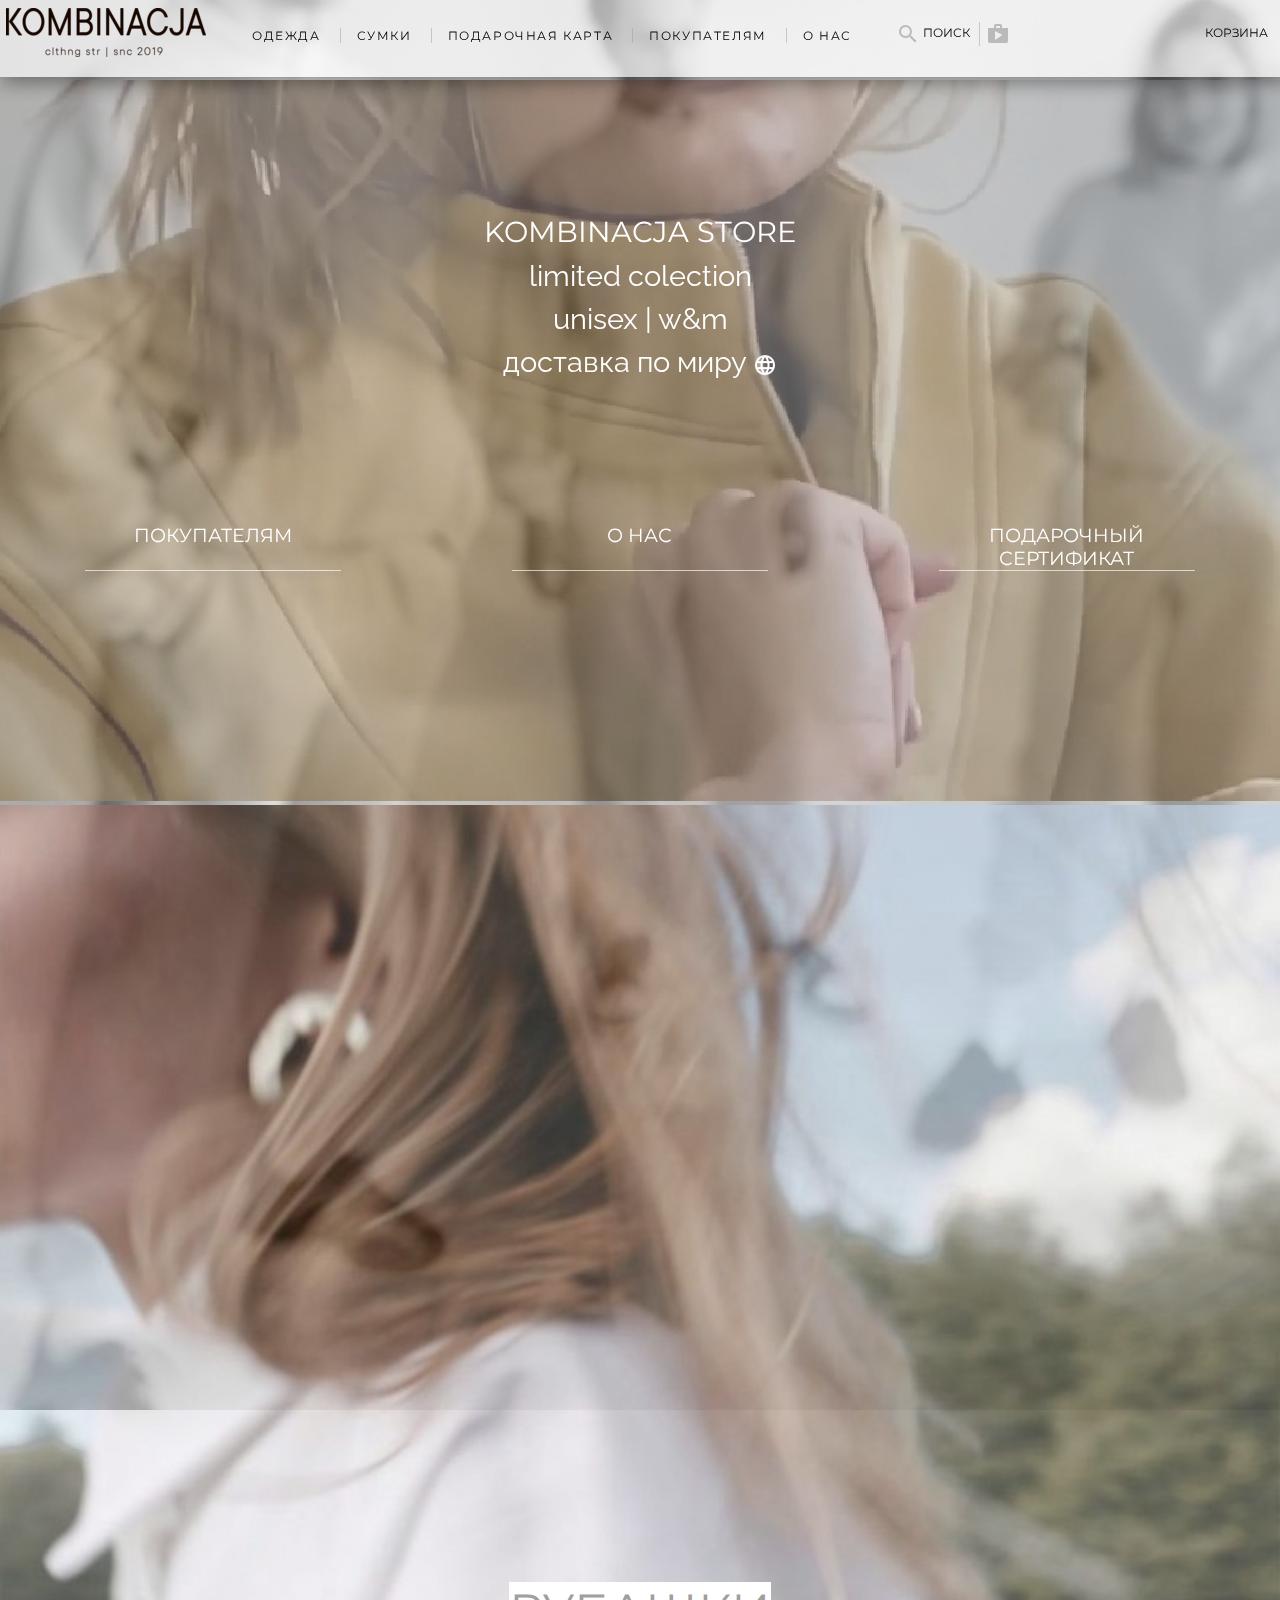
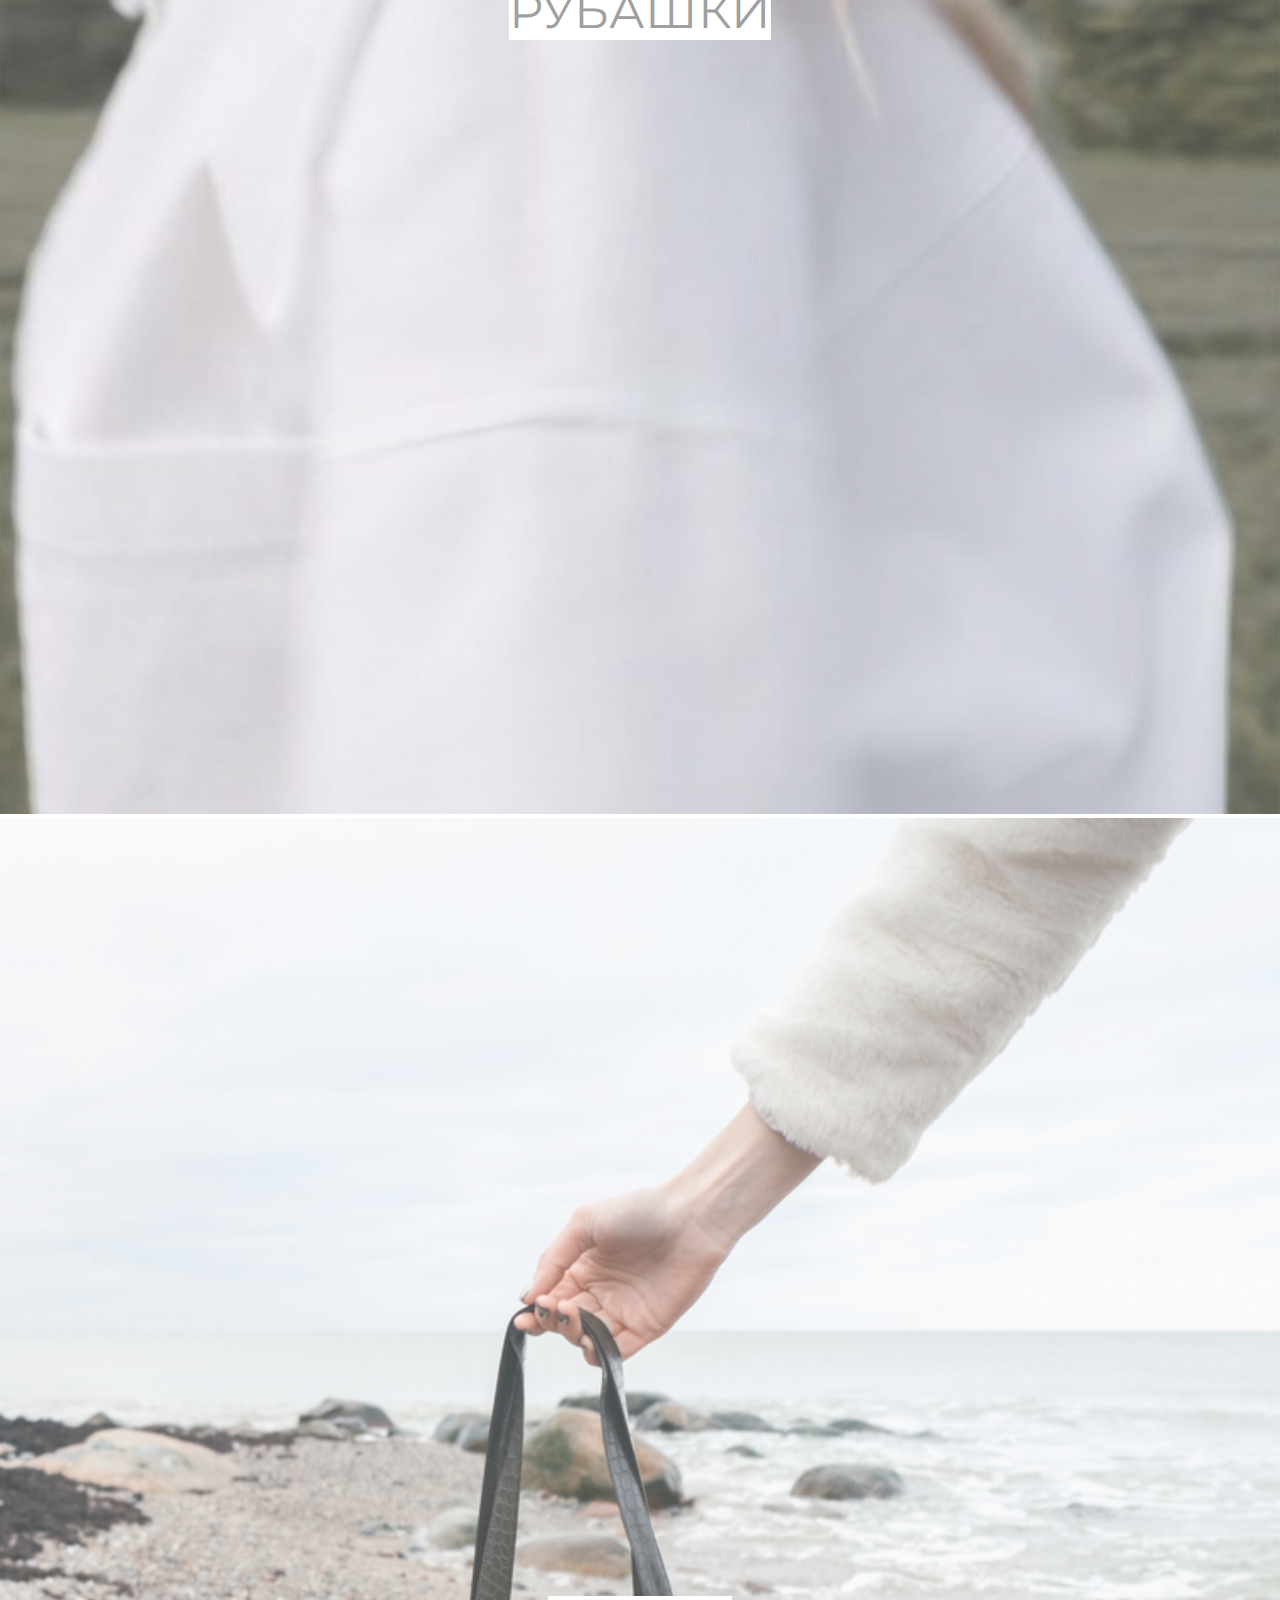
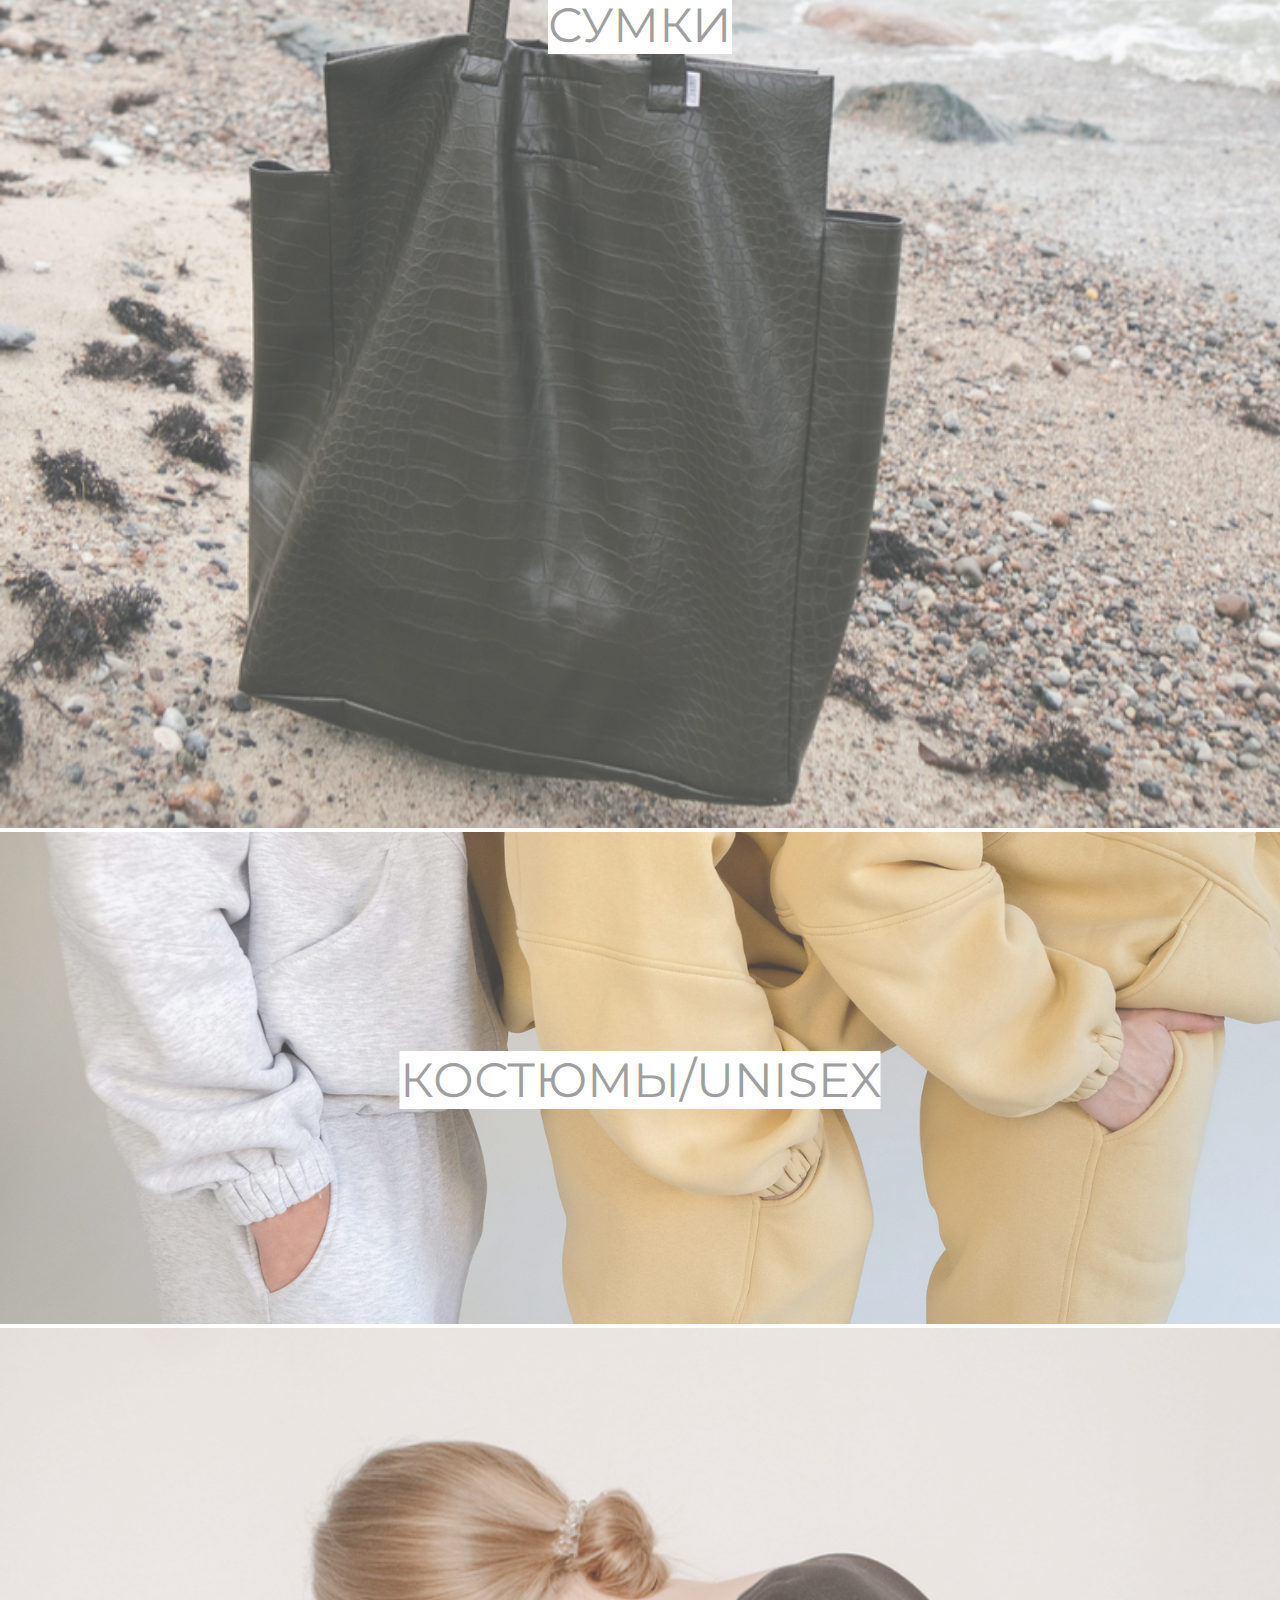
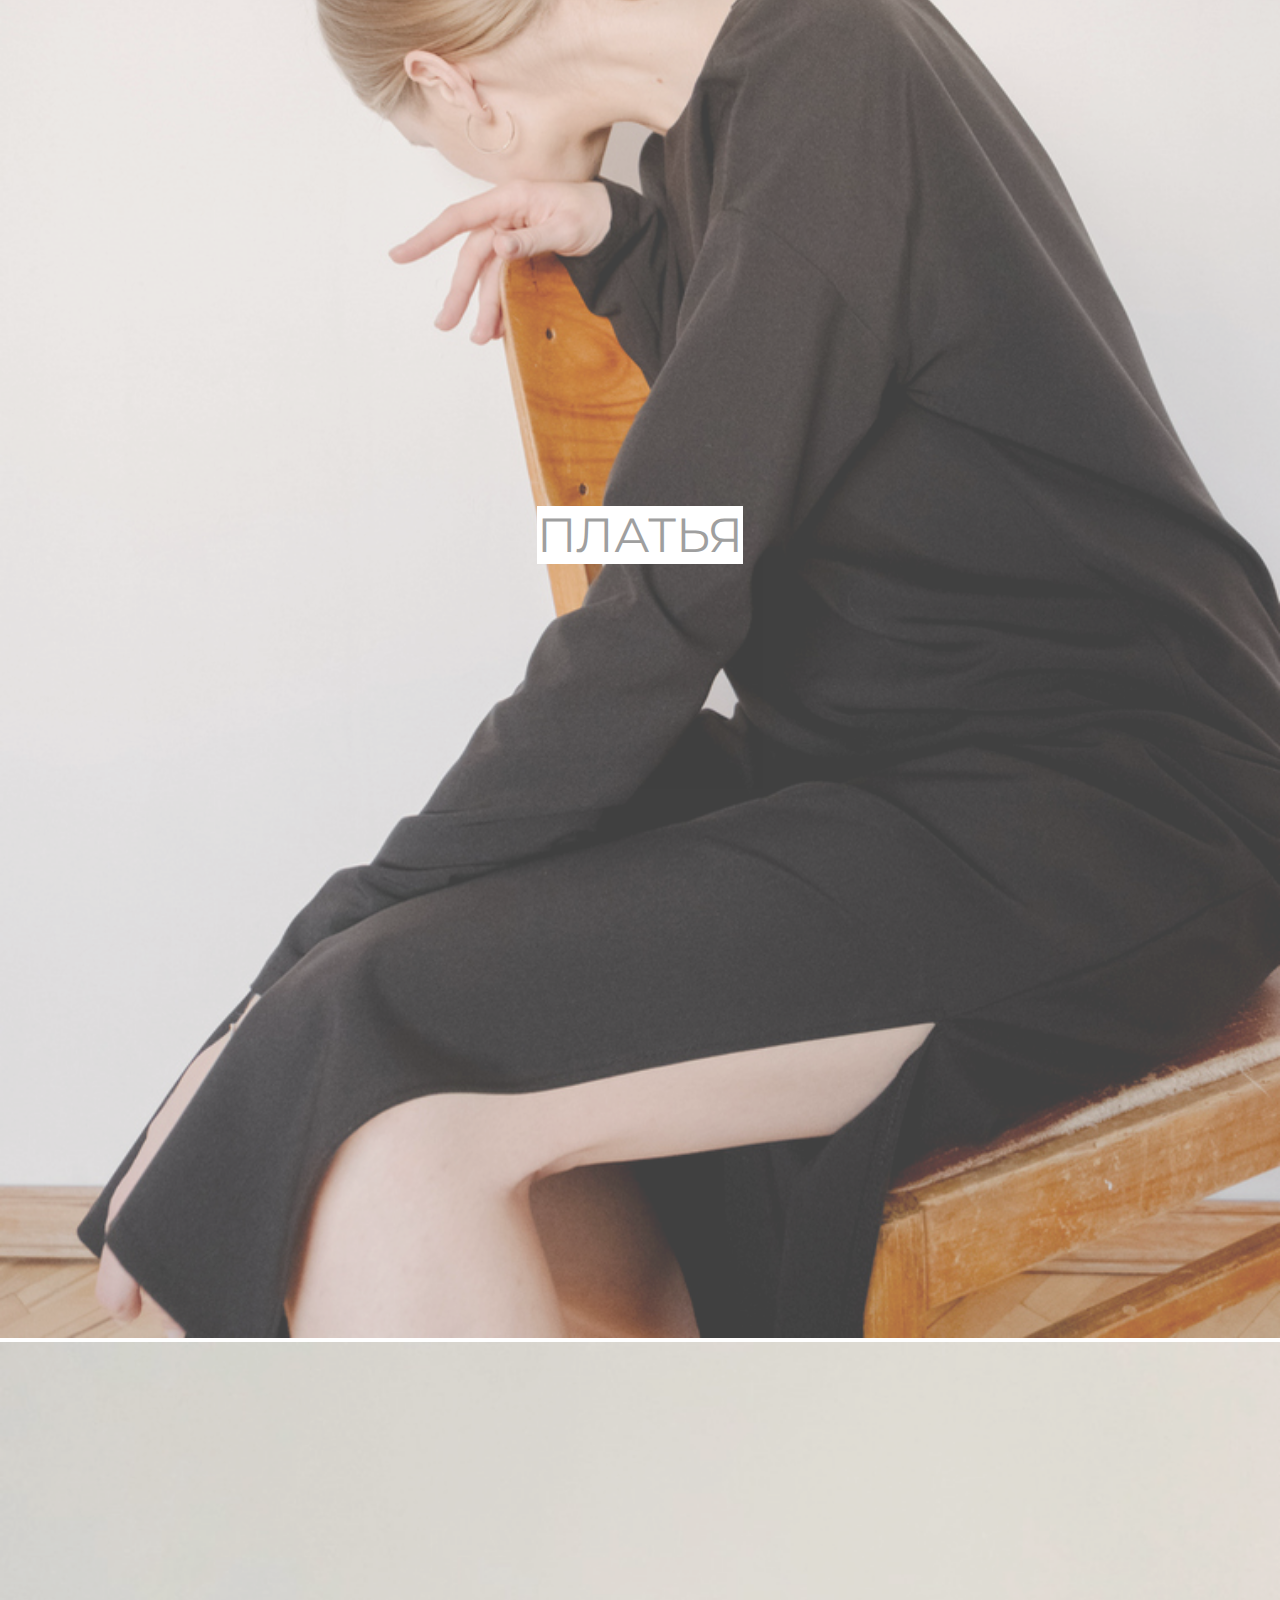
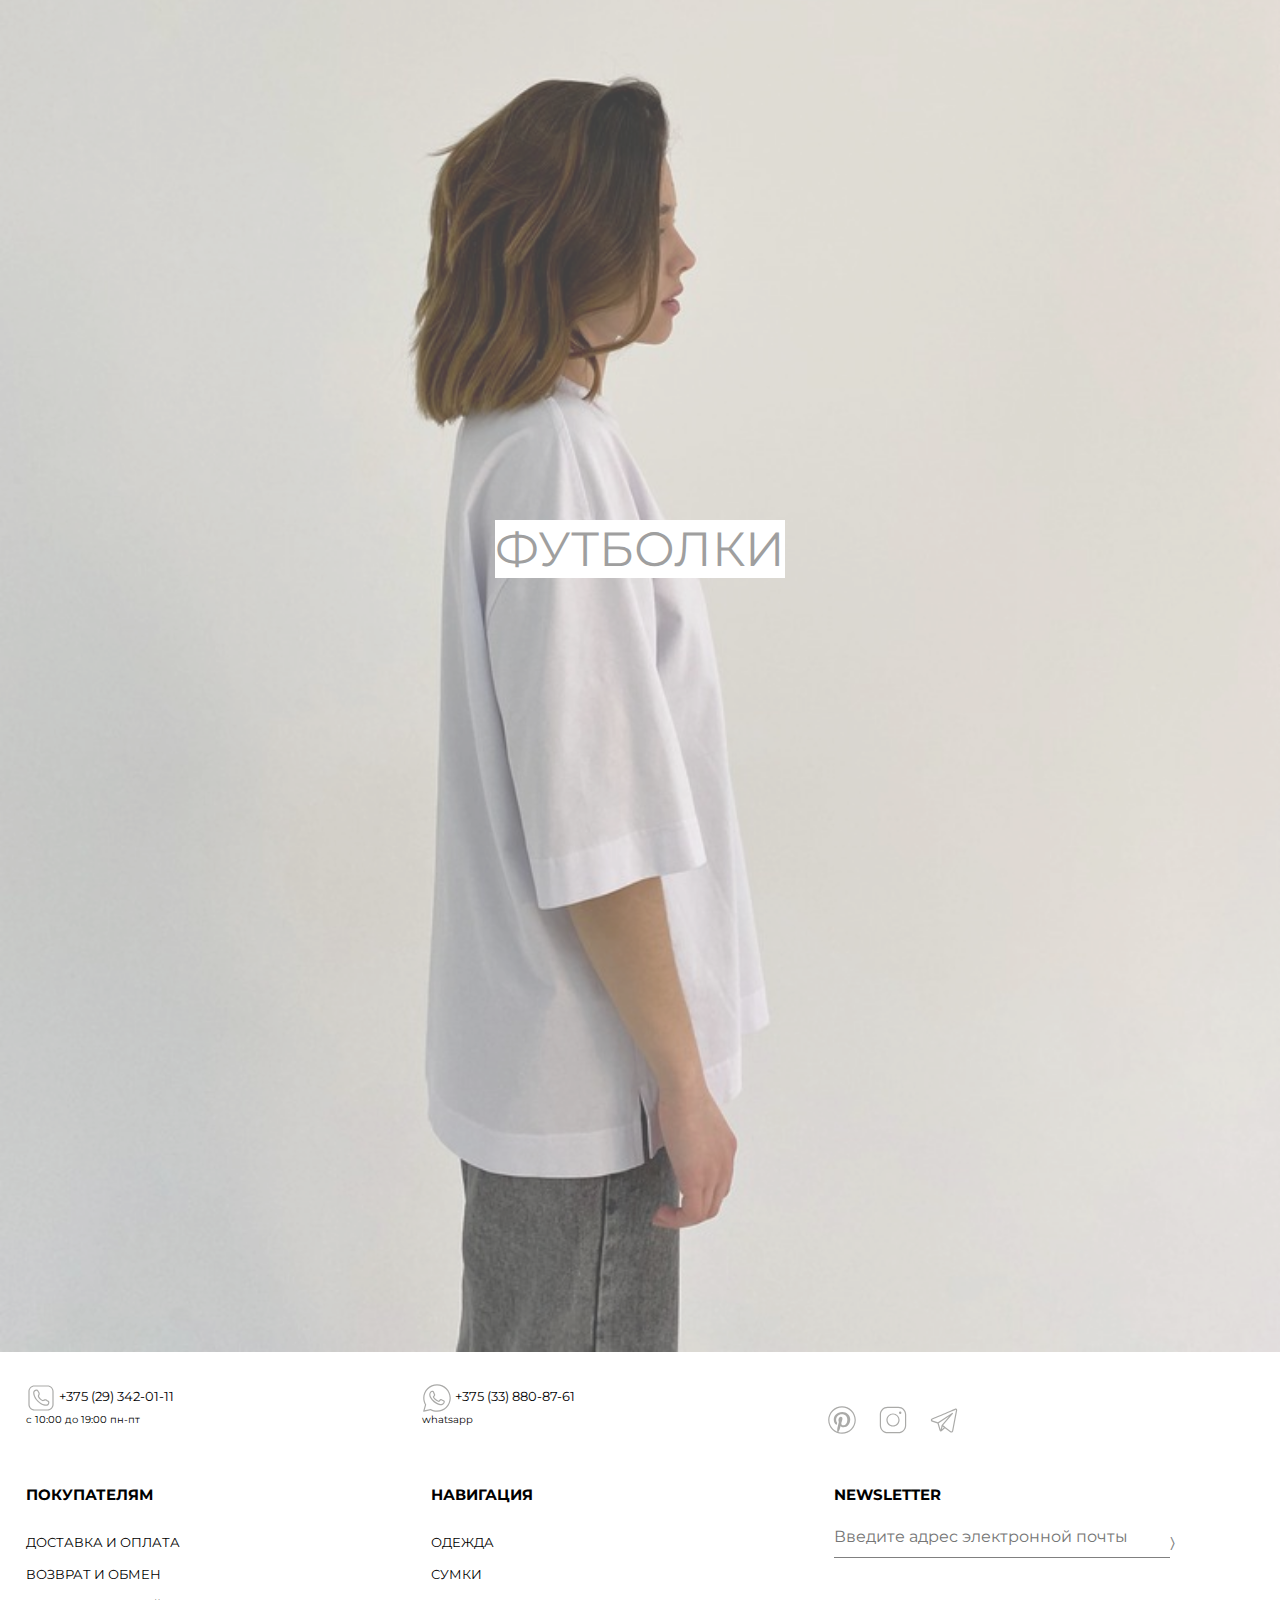
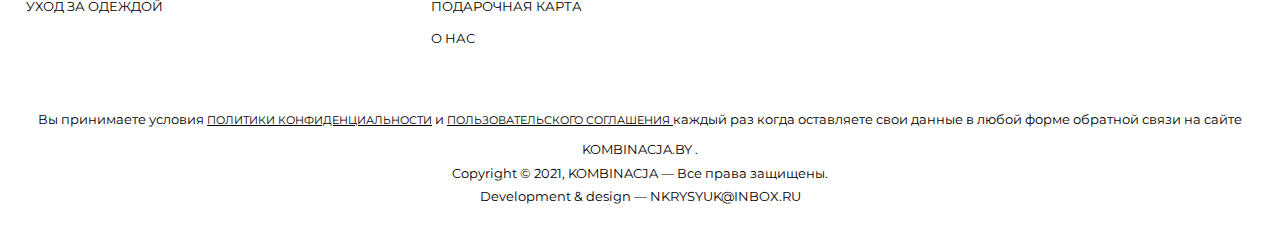
==== index.html @ 7f365b34 "add navigation" ====
<!DOCTYPE html>
<html lang="en">

<head>
  <meta charset="UTF-8">
  <meta name="viewport" content="width=device-width, initial-scale=1">
  <title>KOMBINACJA</title>
  <link rel="shortcut icon" href="favicon.ico">
  <link rel="stylesheet" href="./css/style_index.css">
  <link rel="stylesheet" href="./css/shared.css">
  <link href="https://fonts.googleapis.com/icon?family=Material+Icons" rel="stylesheet">
  <link
    href="https://fonts.googleapis.com/css2?family=Jura:wght@300;400&family=M+PLUS+1:wght@200&family=Montserrat:wght@300&family=Raleway:wght@200&family=Roboto+Condensed:ital,wght@0,300;0,700;1,700&family=Shippori+Antique+B1&family=Source+Sans+Pro&display=swap"
    rel="stylesheet">
  <link
    href="https://fonts.googleapis.com/css2?family=Jura:wght@300;400&family=M+PLUS+1:wght@200&family=Montserrat:wght@300&family=Raleway:wght@200&family=Roboto+Condensed:ital,wght@0,300;0,700;1,700&family=Roboto:wght@300&family=Shippori+Antique+B1&family=Source+Sans+Pro&display=swap"
    rel="stylesheet">

</head>
<body>
  <div class="btn-toTop" id="toTop"></div>
  <div id="search" class="search">
    <a role="button" href="javascript:void(0)" class="btn-close" onclick="closeSearch()">×</a>
    <div class="search-wrapper">
      <input class="search__input" type="search" placeholder="Введите поисковой запрос">
    </div>
  </div>
  <div id="bag" class="bag">
    <a href="javascript:void(0)" class="btn-close" onclick="closeBag()">×</a>
    <div class="bag-wrapper">
      <ul>
        <li class="bag__tablinks" onclick="openContentBag(event, 'my-bag')">
          <span class="material-icons">
            shopping_bag
          </span>
          Моя корзина(0)
        </li>
        <li class="bag__tablinks" onclick="openContentBag(event, 'favorite')">
          <span class="material-icons ">
            favorite
          </span>
          Избранное(0)
        </li>
      </ul>
      <div id="my-bag" class="bag__content" id="defaultOpen">
        <span class="content_weight-bold">Корзина пустая.</span> <br>Чтобы добавить в корзину
        понравившийся товар, нажмите <br>
        «Добавить в корзину».
      </div>
      <div id="favorite" class="bag__content">
        <span class="content_weight-bold">У вас еще нет сохраненных товаров!</span>
        Проверьте, нет ли у вас товаров в корзине.
        Купите их, пока они не закончились!
      </div>
    </div>
  </div>

  <header class="main-header">
    <div class="logo">
      <span class="material-icons"  onclick="openMobileMenu()">
        menu
        </span>
      <a href="index.html">
        <img src="./images/3_kombinacja_лого_черн.OULWl.png">
      </a>
    </div>
    <section id="mobile-menu" class="main-header__mobile-menu">
      <a href="javascript:void(0)" class="btn-close" onclick="closeMobileMenu()">×</a>
      <nav class="mobile-menu_wrapper">
            <ul class="mobile-menu-list">
              <li><a href="javascript:void(0)" class="accordion">Одежда <span>+</span></a>
                <ul class="mobile-submenu">
                  <li><a href="clothes.html?type=t-shirt">Футболки/Лонгсливы</a></li>
                  <li><a href="clothes.html?type=shirts">Рубашки</a></li>
                  <li><a href="clothes.html?type=dress">Платья</a></li>
                  <li><a href="clothes.html?type=costumes">Костюмы</a></li>
                </ul>
              </li>
              <li ><a href="javascript:void(0)"class="accordion">Сумки<span>+</span></a>
                <ul class="mobile-submenu">
                  <li><a href="bags.html?type=shoppers">Шопперы</a></li>
                  <li><a href="bags.html?type=waist_bags">Поясные</a></li>
                </ul>
              </li>
              <li><a href="gift_card.html">Подарочная карта</a></li>
              <li><a href="buyers.html">Покупателям</a></li>
              <li><a href="about.html">О нас</a></li>
            </ul>
      </nav>
    </section>
    <section class="main-header__menu">
      <ul class="menu-list">
        <li class="clothes menu-list__item"><a href="clothes.html?type=t-shirt">Одежда</a>
          <div class="hidden-block">
            <ul class="hidden-block__submenu">
              <li><a href="clothes.html?type=t-shirt">Футболки/Лонгсливы</a></li>
              <li><a href="clothes.html?type=shirts">Рубашки</a></li>
              <li><a href="clothes.html?type=dress">Платья</a></li>
              <li><a href="clothes.html?type=costumes">Костюмы</a></li>
            </ul>
            <div class="hidden-block__img-wrapper">
              <img src="./images/clothes.jpg">
              <img src="./images/clothes1.JPG">
              <img src="./images/clothes2.jpg">
            </div>
          </div>
        </li>
        <li class="bags menu-list__item"><a href="bags.html?type=shoppers">Сумки</a>
          <div class="hidden-block">
            <ul class="hidden-block__submenu">
              <li><a href="bags.html?type=shoppers">Шопперы</a></li>
              <li><a href="bags.html?type=waist_bags">Поясные</a></li>
            </ul>
            <div class="hidden-block__img-wrapper">
              <img src="./images/bag.jpg">
              <img src="./images/bag1.jpg">
              <img src="./images/bag2.jpg">
            </div>
          </div>
        </li>
        <li class="gift-card"><a href="gift_card.html">Подарочная карта</a></li>
        <li class="buyers"><a href="buyers.html">Покупателям</a></li>
        <li class="about"><a href="about.html">О нас</a></li>
      </ul>
    </section>

    <section class="main-header__toolbar">
      <ul class="toolbar-list">
        <li class="icon_search" onclick="openSearch()">
          <span class="material-icons">search</span>
          <span class="material-icons-title">Поиск</span>
        </li>
        <li class="icon_bag" onclick="openBag()">
          <span class="material-icons">shopping_bag</span>
          <span class="material-icons-title">Корзина</span>
        </li>
      </ul>
    </section>
    <div class="main-header__progress-bar">
      <div class="progress-bar" id="myBar">
      </div>
    </div>
  </header>
  <main class="main_index">
    <div class="video-wrapper">
      <video autoplay muted loop  class="main_index__video">
        <source src="./images/IMG_0077 (1).mp4" type="video/mp4">
      </video>
      <div class="text-over-video">
        <span class="header">kombinacja store</span> <br>
        limited colection <br>
        unisex | w&m <br>
        доставка по миру
        <img class="material-icons" src="./images/outline_language_white_24dp.png">
        <div class="nav_block">
          <a href="buyers.html">Покупателям</a>
          <a href="about.html">О нас</a>
          <a href="gift_card.html">Подарочный сертификат</a>
        </div>
      </div>
    </div>
     <div class="img-wrapper">
       <section class="shirts">
        <p class="section-title">Рубашки</p>
         <a href="clothes.html?type=shirts">
           <img src="./images/img_index/bluza.jpg" alt="">
          </a>
        </section>
       <section class="bags">
        <p class="section-title">Сумки</p>
         <a href="bags.html?type=shoppers">
           <img src="./images/img_index/bag.jpg" alt="">
          </a>
        </section>
       <section class="costums">
        <p class="section-title">Костюмы/UNISEX</p>
         <a href="clothes.html?type=costumes">
           <img src="./images/img_index/sport_kostyum.JPG" alt="">
          </a>
        </section>
       <section class="dress">
        <p class="section-title">Платья</p>
         <a href="clothes.html?type=dress">
           <img src="./images/img_index/dress.jpg" alt="">
          </a>
        </section>
       <section class="t-shirts">
        <p class="section-title">Футболки</p>
         <a href="clothes.html?type=t-shirt">
           <img src="./images/img_index/futbolka.JPG" alt="">
          </a>
        </section>
     </div>
  </main>
  <footer class="footer">
    <div class="footer-wrapper">
      <div class="footer__contacts">
        <ul class="footer__contacts-list">
          <li>
            <svg xmlns="http://www.w3.org/2000/svg" x="0px" y="0px" width="30" height="30" viewBox="0 0 50 50"
              style=" fill:rgb(170,170,168) ;">
              <path
                d="M 14 3.9902344 C 8.4886661 3.9902344 4 8.4789008 4 13.990234 L 4 35.990234 C 4 41.501568 8.4886661 45.990234 14 45.990234 L 36 45.990234 C 41.511334 45.990234 46 41.501568 46 35.990234 L 46 13.990234 C 46 8.4789008 41.511334 3.9902344 36 3.9902344 L 14 3.9902344 z M 14 5.9902344 L 36 5.9902344 C 40.430666 5.9902344 44 9.5595687 44 13.990234 L 44 35.990234 C 44 40.4209 40.430666 43.990234 36 43.990234 L 14 43.990234 C 9.5693339 43.990234 6 40.4209 6 35.990234 L 6 13.990234 C 6 9.5595687 9.5693339 5.9902344 14 5.9902344 z M 18.048828 11.035156 C 16.003504 10.946776 14.45113 11.723922 13.474609 12.658203 C 12.986349 13.125343 12.633832 13.625179 12.392578 14.091797 C 12.151324 14.558415 11.998047 14.943108 11.998047 15.443359 C 11.998047 15.398799 11.987059 15.632684 11.980469 15.904297 C 11.973869 16.17591 11.97507 16.542045 12 16.984375 C 12.04996 17.869036 12.199897 19.065677 12.597656 20.484375 C 13.393174 23.321771 15.184446 27.043821 19.070312 30.929688 C 22.95618 34.815554 26.678014 36.606575 29.515625 37.402344 C 30.93443 37.800228 32.130881 37.949937 33.015625 38 C 33.457997 38.02503 33.822105 38.026091 34.09375 38.019531 C 34.365395 38.012931 34.601049 38.001953 34.556641 38.001953 C 35.056892 38.001953 35.441585 37.848676 35.908203 37.607422 C 36.374821 37.366168 36.874657 37.013651 37.341797 36.525391 C 38.276078 35.54887 39.053222 33.996496 38.964844 31.951172 C 38.922907 30.975693 38.381316 30.111858 37.582031 29.599609 C 36.96435 29.203814 36.005458 28.589415 34.753906 27.789062 C 33.301811 26.861299 31.44451 26.795029 29.929688 27.625 L 30.015625 27.582031 L 28.837891 28.087891 L 28.751953 28.148438 C 28.465693 28.349428 28.111154 28.386664 27.789062 28.251953 C 26.886813 27.874649 25.480985 27.133329 24.173828 25.826172 C 22.866671 24.519015 22.125351 23.113186 21.748047 22.210938 C 21.613336 21.888845 21.650568 21.534307 21.851562 21.248047 L 21.912109 21.162109 L 22.417969 19.984375 L 22.375 20.070312 C 23.204764 18.555868 23.140248 16.698619 22.210938 15.246094 C 21.410584 13.994542 20.796186 13.03565 20.400391 12.417969 C 19.888142 11.618684 19.02431 11.077096 18.048828 11.035156 z M 17.962891 13.033203 C 18.243409 13.045263 18.533045 13.209378 18.716797 13.496094 C 19.113001 14.114413 19.727696 15.07377 20.527344 16.324219 C 21.058033 17.153694 21.09533 18.243821 20.621094 19.109375 L 20.597656 19.152344 L 20.115234 20.279297 L 20.214844 20.097656 C 19.623835 20.939396 19.505055 22.032514 19.902344 22.982422 C 20.35304 24.060173 21.214923 25.695392 22.759766 27.240234 C 24.304608 28.785077 25.939827 29.64696 27.017578 30.097656 C 27.967486 30.494945 29.060604 30.376165 29.902344 29.785156 L 29.720703 29.884766 L 30.847656 29.402344 L 30.890625 29.378906 C 31.755801 28.904877 32.845877 28.944375 33.675781 29.474609 L 33.675781 29.472656 C 34.92623 30.272304 35.885587 30.886999 36.503906 31.283203 C 36.790622 31.466955 36.954736 31.756591 36.966797 32.037109 C 37.032417 33.555785 36.504954 34.506599 35.896484 35.142578 C 35.59225 35.460568 35.262335 35.691348 34.990234 35.832031 C 34.718133 35.972715 34.457889 36.001953 34.556641 36.001953 C 34.373232 36.001953 34.276633 36.013981 34.046875 36.019531 C 33.817117 36.025131 33.509144 36.025436 33.128906 36.003906 C 32.368431 35.960876 31.318757 35.831053 30.054688 35.476562 C 27.526547 34.767581 24.137509 33.168759 20.484375 29.515625 C 16.831241 25.862491 15.232169 22.473167 14.523438 19.945312 C 14.169071 18.681386 14.039037 17.631464 13.996094 16.871094 C 13.974624 16.490908 13.974899 16.18286 13.980469 15.953125 C 13.986069 15.72339 13.998047 15.626918 13.998047 15.443359 C 13.998047 15.542109 14.027287 15.281867 14.167969 15.009766 C 14.308652 14.737665 14.539432 14.40775 14.857422 14.103516 C 15.493401 13.495046 16.444215 12.967581 17.962891 13.033203 z">
              </path>
            </svg>
            <a href="tel:8 800 350-93-85">
              +375 (29) 342-01-11
            </a>
            <span class="contacts-info">c 10:00 до 19:00 пн-пт</span>
          </li>
          <li>
            <svg xmlns="http://www.w3.org/2000/svg" x="0px" y="0px" width="30" height="30" viewBox="0 0 50 50"
              style=" fill:rgb(170,170,168) ;">
              <path
                d="M 25 2 C 12.309534 2 2 12.309534 2 25 C 2 29.079097 3.1186875 32.88588 4.984375 36.208984 L 2.0371094 46.730469 A 1.0001 1.0001 0 0 0 3.2402344 47.970703 L 14.210938 45.251953 C 17.434629 46.972929 21.092591 48 25 48 C 37.690466 48 48 37.690466 48 25 C 48 12.309534 37.690466 2 25 2 z M 25 4 C 36.609534 4 46 13.390466 46 25 C 46 36.609534 36.609534 46 25 46 C 21.278025 46 17.792121 45.029635 14.761719 43.333984 A 1.0001 1.0001 0 0 0 14.033203 43.236328 L 4.4257812 45.617188 L 7.0019531 36.425781 A 1.0001 1.0001 0 0 0 6.9023438 35.646484 C 5.0606869 32.523592 4 28.890107 4 25 C 4 13.390466 13.390466 4 25 4 z M 16.642578 13 C 16.001539 13 15.086045 13.23849 14.333984 14.048828 C 13.882268 14.535548 12 16.369511 12 19.59375 C 12 22.955271 14.331391 25.855848 14.613281 26.228516 L 14.615234 26.228516 L 14.615234 26.230469 C 14.588494 26.195329 14.973031 26.752191 15.486328 27.419922 C 15.999626 28.087653 16.717405 28.96464 17.619141 29.914062 C 19.422612 31.812909 21.958282 34.007419 25.105469 35.349609 C 26.554789 35.966779 27.698179 36.339417 28.564453 36.611328 C 30.169845 37.115426 31.632073 37.038799 32.730469 36.876953 C 33.55263 36.755876 34.456878 36.361114 35.351562 35.794922 C 36.246248 35.22873 37.12309 34.524722 37.509766 33.455078 C 37.786772 32.688244 37.927591 31.979598 37.978516 31.396484 C 38.003976 31.104927 38.007211 30.847602 37.988281 30.609375 C 37.969311 30.371148 37.989581 30.188664 37.767578 29.824219 C 37.302009 29.059804 36.774753 29.039853 36.224609 28.767578 C 35.918939 28.616297 35.048661 28.191329 34.175781 27.775391 C 33.303883 27.35992 32.54892 26.991953 32.083984 26.826172 C 31.790239 26.720488 31.431556 26.568352 30.914062 26.626953 C 30.396569 26.685553 29.88546 27.058933 29.587891 27.5 C 29.305837 27.918069 28.170387 29.258349 27.824219 29.652344 C 27.819619 29.649544 27.849659 29.663383 27.712891 29.595703 C 27.284761 29.383815 26.761157 29.203652 25.986328 28.794922 C 25.2115 28.386192 24.242255 27.782635 23.181641 26.847656 L 23.181641 26.845703 C 21.603029 25.455949 20.497272 23.711106 20.148438 23.125 C 20.171937 23.09704 20.145643 23.130901 20.195312 23.082031 L 20.197266 23.080078 C 20.553781 22.728924 20.869739 22.309521 21.136719 22.001953 C 21.515257 21.565866 21.68231 21.181437 21.863281 20.822266 C 22.223954 20.10644 22.02313 19.318742 21.814453 18.904297 L 21.814453 18.902344 C 21.828863 18.931014 21.701572 18.650157 21.564453 18.326172 C 21.426943 18.001263 21.251663 17.580039 21.064453 17.130859 C 20.690033 16.232501 20.272027 15.224912 20.023438 14.634766 L 20.023438 14.632812 C 19.730591 13.937684 19.334395 13.436908 18.816406 13.195312 C 18.298417 12.953717 17.840778 13.022402 17.822266 13.021484 L 17.820312 13.021484 C 17.450668 13.004432 17.045038 13 16.642578 13 z M 16.642578 15 C 17.028118 15 17.408214 15.004701 17.726562 15.019531 C 18.054056 15.035851 18.033687 15.037192 17.970703 15.007812 C 17.906713 14.977972 17.993533 14.968282 18.179688 15.410156 C 18.423098 15.98801 18.84317 16.999249 19.21875 17.900391 C 19.40654 18.350961 19.582292 18.773816 19.722656 19.105469 C 19.863021 19.437122 19.939077 19.622295 20.027344 19.798828 L 20.027344 19.800781 L 20.029297 19.802734 C 20.115837 19.973483 20.108185 19.864164 20.078125 19.923828 C 19.867096 20.342656 19.838461 20.445493 19.625 20.691406 C 19.29998 21.065838 18.968453 21.483404 18.792969 21.65625 C 18.639439 21.80707 18.36242 22.042032 18.189453 22.501953 C 18.016221 22.962578 18.097073 23.59457 18.375 24.066406 C 18.745032 24.6946 19.964406 26.679307 21.859375 28.347656 C 23.05276 29.399678 24.164563 30.095933 25.052734 30.564453 C 25.940906 31.032973 26.664301 31.306607 26.826172 31.386719 C 27.210549 31.576953 27.630655 31.72467 28.119141 31.666016 C 28.607627 31.607366 29.02878 31.310979 29.296875 31.007812 L 29.298828 31.005859 C 29.655629 30.601347 30.715848 29.390728 31.224609 28.644531 C 31.246169 28.652131 31.239109 28.646231 31.408203 28.707031 L 31.408203 28.708984 L 31.410156 28.708984 C 31.487356 28.736474 32.454286 29.169267 33.316406 29.580078 C 34.178526 29.990889 35.053561 30.417875 35.337891 30.558594 C 35.748225 30.761674 35.942113 30.893881 35.992188 30.894531 C 35.995572 30.982516 35.998992 31.07786 35.986328 31.222656 C 35.951258 31.624292 35.8439 32.180225 35.628906 32.775391 C 35.523582 33.066746 34.975018 33.667661 34.283203 34.105469 C 33.591388 34.543277 32.749338 34.852514 32.4375 34.898438 C 31.499896 35.036591 30.386672 35.087027 29.164062 34.703125 C 28.316336 34.437036 27.259305 34.092596 25.890625 33.509766 C 23.114812 32.325956 20.755591 30.311513 19.070312 28.537109 C 18.227674 27.649908 17.552562 26.824019 17.072266 26.199219 C 16.592866 25.575584 16.383528 25.251054 16.208984 25.021484 L 16.207031 25.019531 C 15.897202 24.609805 14 21.970851 14 19.59375 C 14 17.077989 15.168497 16.091436 15.800781 15.410156 C 16.132721 15.052495 16.495617 15 16.642578 15 z">
              </path>
            </svg>

            <a href="https://api.whatsapp.com/send?phone=79858819304">
              +375 (33) 880-87-61
            </a>
            <span class="contacts-info">whatsapp</span>
          </li>
          <li>
            <ul>
              <li class="social-icons"><a href="https://www.instagram.com/kombinacja.by/">
                  <svg xmlns="http://www.w3.org/2000/svg" x="0px" y="0px" width="30" height="30" viewBox="0 0 50 50"
                    style=" fill:rgb(170,170,168) ;">
                    <path
                      d="M 25 2 C 12.309295 2 2 12.309295 2 25 C 2 37.690705 12.309295 48 25 48 C 37.690705 48 48 37.690705 48 25 C 48 12.309295 37.690705 2 25 2 z M 25 4 C 36.609825 4 46 13.390175 46 25 C 46 36.609825 36.609825 46 25 46 C 22.876355 46 20.82771 45.682142 18.896484 45.097656 C 19.75673 43.659418 20.867347 41.60359 21.308594 39.90625 C 21.570728 38.899887 22.648438 34.794922 22.648438 34.794922 C 23.348841 36.132057 25.395277 37.263672 27.574219 37.263672 C 34.058123 37.263672 38.732422 31.300682 38.732422 23.890625 C 38.732422 16.78653 32.935409 11.472656 25.476562 11.472656 C 16.196831 11.472656 11.271484 17.700825 11.271484 24.482422 C 11.271484 27.636307 12.94892 31.562193 15.634766 32.8125 C 16.041611 33.001865 16.260073 32.919834 16.353516 32.525391 C 16.425459 32.226044 16.788267 30.766792 16.951172 30.087891 C 17.003269 29.871239 16.978043 29.68405 16.802734 29.470703 C 15.913793 28.392399 15.201172 26.4118 15.201172 24.564453 C 15.201172 19.822048 18.791452 15.232422 24.908203 15.232422 C 30.18976 15.232422 33.888672 18.832872 33.888672 23.980469 C 33.888672 29.796219 30.95207 33.826172 27.130859 33.826172 C 25.020554 33.826172 23.440361 32.080359 23.947266 29.939453 C 24.555054 27.38426 25.728516 24.626944 25.728516 22.78125 C 25.728516 21.130713 24.842754 19.753906 23.007812 19.753906 C 20.850369 19.753906 19.117188 21.984457 19.117188 24.974609 C 19.117187 26.877359 19.761719 28.166016 19.761719 28.166016 C 19.761719 28.166016 17.630543 37.176514 17.240234 38.853516 C 16.849091 40.52931 16.953851 42.786365 17.115234 44.466797 C 9.421139 41.352465 4 33.819328 4 25 C 4 13.390175 13.390175 4 25 4 z">
                    </path>
                  </svg>
                </a></li>
              <li class="social-icons"><a href="https://www.instagram.com/kombinacja.by/">
                  <svg xmlns="http://www.w3.org/2000/svg" x="0px" y="0px" width="30" height="30" viewBox="0 0 50 50"
                    style=" fill:rgb(170,170,168);">
                    <path
                      d="M 16 3 C 8.8324839 3 3 8.8324839 3 16 L 3 34 C 3 41.167516 8.8324839 47 16 47 L 34 47 C 41.167516 47 47 41.167516 47 34 L 47 16 C 47 8.8324839 41.167516 3 34 3 L 16 3 z M 16 5 L 34 5 C 40.086484 5 45 9.9135161 45 16 L 45 34 C 45 40.086484 40.086484 45 34 45 L 16 45 C 9.9135161 45 5 40.086484 5 34 L 5 16 C 5 9.9135161 9.9135161 5 16 5 z M 37 11 A 2 2 0 0 0 35 13 A 2 2 0 0 0 37 15 A 2 2 0 0 0 39 13 A 2 2 0 0 0 37 11 z M 25 14 C 18.936712 14 14 18.936712 14 25 C 14 31.063288 18.936712 36 25 36 C 31.063288 36 36 31.063288 36 25 C 36 18.936712 31.063288 14 25 14 z M 25 16 C 29.982407 16 34 20.017593 34 25 C 34 29.982407 29.982407 34 25 34 C 20.017593 34 16 29.982407 16 25 C 16 20.017593 20.017593 16 25 16 z">
                    </path>
                  </svg>
                </a></li>
              <li class="social-icons "><a href="https://www.instagram.com/kombinacja.by/">
                  <svg xmlns="http://www.w3.org/2000/svg" x="0px" y="0px" width="30" height="30" viewBox="0 0 50 50"
                    style=" fill:rgb(170,170,168);">
                    <path
                      d="M 44.376953 5.9863281 C 43.889905 6.0076957 43.415817 6.1432497 42.988281 6.3144531 C 42.565113 6.4845113 40.128883 7.5243408 36.53125 9.0625 C 32.933617 10.600659 28.256963 12.603668 23.621094 14.589844 C 14.349356 18.562196 5.2382813 22.470703 5.2382812 22.470703 L 5.3046875 22.445312 C 5.3046875 22.445312 4.7547875 22.629122 4.1972656 23.017578 C 3.9185047 23.211806 3.6186028 23.462555 3.3730469 23.828125 C 3.127491 24.193695 2.9479735 24.711788 3.015625 25.259766 C 3.2532479 27.184511 5.2480469 27.730469 5.2480469 27.730469 L 5.2558594 27.734375 L 14.158203 30.78125 C 14.385177 31.538434 16.858319 39.792923 17.402344 41.541016 C 17.702797 42.507484 17.984013 43.064995 18.277344 43.445312 C 18.424133 43.635633 18.577962 43.782915 18.748047 43.890625 C 18.815627 43.933415 18.8867 43.965525 18.957031 43.994141 C 18.958531 43.994806 18.959437 43.99348 18.960938 43.994141 C 18.969579 43.997952 18.977708 43.998295 18.986328 44.001953 L 18.962891 43.996094 C 18.979231 44.002694 18.995359 44.013801 19.011719 44.019531 C 19.043456 44.030655 19.062905 44.030268 19.103516 44.039062 C 20.123059 44.395042 20.966797 43.734375 20.966797 43.734375 L 21.001953 43.707031 L 26.470703 38.634766 L 35.345703 45.554688 L 35.457031 45.605469 C 37.010484 46.295216 38.415349 45.910403 39.193359 45.277344 C 39.97137 44.644284 40.277344 43.828125 40.277344 43.828125 L 40.310547 43.742188 L 46.832031 9.7519531 C 46.998903 8.9915162 47.022612 8.334202 46.865234 7.7402344 C 46.707857 7.1462668 46.325492 6.6299361 45.845703 6.34375 C 45.365914 6.0575639 44.864001 5.9649605 44.376953 5.9863281 z M 44.429688 8.0195312 C 44.627491 8.0103707 44.774102 8.032983 44.820312 8.0605469 C 44.866523 8.0881109 44.887272 8.0844829 44.931641 8.2519531 C 44.976011 8.419423 45.000036 8.7721605 44.878906 9.3242188 L 44.875 9.3359375 L 38.390625 43.128906 C 38.375275 43.162926 38.240151 43.475531 37.931641 43.726562 C 37.616914 43.982653 37.266874 44.182554 36.337891 43.792969 L 26.632812 36.224609 L 26.359375 36.009766 L 26.353516 36.015625 L 23.451172 33.837891 L 39.761719 14.648438 A 1.0001 1.0001 0 0 0 38.974609 13 A 1.0001 1.0001 0 0 0 38.445312 13.167969 L 14.84375 28.902344 L 5.9277344 25.849609 C 5.9277344 25.849609 5.0423771 25.356927 5 25.013672 C 4.99765 24.994652 4.9871961 25.011869 5.0332031 24.943359 C 5.0792101 24.874869 5.1948546 24.759225 5.3398438 24.658203 C 5.6298218 24.456159 5.9609375 24.333984 5.9609375 24.333984 L 5.9941406 24.322266 L 6.0273438 24.308594 C 6.0273438 24.308594 15.138894 20.399882 24.410156 16.427734 C 29.045787 14.44166 33.721617 12.440122 37.318359 10.902344 C 40.914175 9.3649615 43.512419 8.2583658 43.732422 8.1699219 C 43.982886 8.0696253 44.231884 8.0286918 44.429688 8.0195312 z M 33.613281 18.792969 L 21.244141 33.345703 L 21.238281 33.351562 A 1.0001 1.0001 0 0 0 21.183594 33.423828 A 1.0001 1.0001 0 0 0 21.128906 33.507812 A 1.0001 1.0001 0 0 0 20.998047 33.892578 A 1.0001 1.0001 0 0 0 20.998047 33.900391 L 19.386719 41.146484 C 19.35993 41.068197 19.341173 41.039555 19.3125 40.947266 L 19.3125 40.945312 C 18.800713 39.30085 16.467362 31.5161 16.144531 30.439453 L 33.613281 18.792969 z M 22.640625 35.730469 L 24.863281 37.398438 L 21.597656 40.425781 L 22.640625 35.730469 z">
                    </path>
                  </svg>
                </a></li>
            </ul>
          </li>
        </ul>

      </div>
      <div class="footer__consumer">
        <h3 class="header">Покупателям</h3>
        <ul class="footer__consumer-list">
          <li><a href="buyers.html">Доставка и оплата</a></li>
          <li><a href="buyers.html">Возврат и обмен</a></li>
          <li><a href="buyers.html">Уход за одеждой</a></li>
        </ul>
      </div>
      <div class="footer__navigation">
        <h3 class="header">Навигация</h3>
        <ul class="footer__navigation-list">
          <li><a href="clothes.html?type=t-shirt">Одежда</a></li>
          <li><a href="bags.html?type=shoppers">Сумки</a></li>
          <li><a href="gift_card.html">Подарочная карта</a></li>
          <li><a href="about.html">О нас</a></li>
        </ul>
      </div>
      <div class="footer__newsletter">
        <h3 class="header">Newsletter</h3>
        <input class="newsletter__input" type="email" placeholder="Введите адрес электронной почты">
        <a href="" role="button" class="newsletter__btn "><span class="arrow-right"></span></a>
      </div>
      <div class="footer__developer">
        <p>Вы принимаете условия <a href="" class="politica">политики конфиденциальности</a>
          и <a href="" class="politica"> пользовательского соглашения </a>
          каждый раз когда оставляете свои данные
          в любой форме обратной связи на сайте <a href="index.html">kombinacja.by</a> .
        </p>
        <p>
          Copyright © 2021, KOMBINACJA — Все права защищены.<br>
          Development & design —
          <a href="mailto:nkrysyuk@inbox.ru">nkrysyuk@inbox.ru</a>
        </p>
      </div>
    </div>
  </footer>
  <script src="http://ajax.googleapis.com/ajax/libs/jquery/1.7.1/jquery.min.js"></script>
  <script src="skroll.js"></script>
  <script src="shared.js"></script>
  <script src="clothes.js"></script>
  <script src="mobile-menu.js"></script>
</body>

</html>
---- css/style_index.css ----
@import url(root_colors.css);

.main_index {
  display: flex;
  flex-flow: column;
  margin: auto;
  margin-top: 5em;
}
.main_index__video {
  right: 0;
  bottom: 0;
  width: 100%;
  opacity: 0.5;
  position: relative;
}
 
.video-wrapper {
  position: relative;
}

.text-over-video {
  position: absolute;
  top: 30%;
  left: 50%;
  transform: translate(-50%,-50%);
  color: white;
  width: 100%;
  text-align: center;
  font-family: 'Raleway', sans-serif;
  font-size: 3em;
  line-height: 1.5em;
}

.text-over-video .nav_block {
  width: 100%;
  position:absolute;
  display: flex;
  justify-content: space-around;
  bottom: -7em;
  line-height: 1em;
}

.text-over-video .nav_block > * {
  color: white;
  position: relative;
  border-bottom: 0.016rem solid var(--transparent-white);
  width: 20%;

  font-size: 1.2rem;
}

.nav_block>*::after {
  position: absolute;
  bottom: 0;
  left: 0;
  right: 0;
  margin: 0;
  width: 0%;
  text-align: left;
  content: '.';
  color: transparent;
  background: var(--transparent-yellow);
  height: 1px;
  opacity: 0;
}


.nav_block>*:hover::after {
  z-index: -10;
  animation: fill 0.7s forwards;
  -webkit-animation: fill 0.7s forwards;
  -moz-animation: fill 0.7s forwards;
  opacity: 1;
}


@keyframes fill {
  0% {
    width: 0%;
    height: 1px;
  }
  100% {
    width: 100%;
    height: 100%;
    background: var(--transparent-gray);
  }
}

.img-wrapper {
  display: flex;
  flex-flow: row wrap;
}
.img-wrapper >* {
  flex: 1 100%;
  position: relative;
  transition:all 0.7s ease-in-out;
  opacity: 0.75;
}
.img-wrapper img {
  width: 100%;
}

.shirts,
.bags,
.dress,
.t-shirts
 {
  flex: 1 auto;
}

.section-title {
  position: absolute;
  text-transform: uppercase;
  font-size: 3em;
  color:gray;
  background-color: white;
  transform: translate(-50%, -50%);
  top: 50%;
  left: 50%;
  z-index: 10;
}

@media screen and (max-width : 1300px) {
  .text-over-video {
    font-size: 1.8em;
  }
  .text-over-video .nav_block {
    bottom: -6.5em;
    line-height: 0.8em;
  }
}
@media screen and (max-width : 768px) {
  .video-wrapper {
    display: none;
  }
  .section-title {
    font-size: 2.1em;
  }
}
@media screen and (max-width : 370px) {
  .section-title {
    font-size: 1.8em;
  }
}

@media screen and (min-width : 768px) {
  .img-wrapper section:hover {
    opacity: 1;
    transform: scale(0.95);
  }
}
---- css/shared.css ----
@import url(root_colors.css);

* {
  margin: 0;
  padding: 0;
  box-sizing: border-box;
  font-family: 'Montserrat', sans-serif;
}

body {
  background: url(DSCF4626-2.JPG) center center no-repeat;
  background-size: cover;
  background-attachment: fixed;
}

a {
  text-decoration: none;
  text-transform: uppercase;
}

ul {
  list-style: none;
}

/*____header___*/


.main-header {
  display: flex;
  flex-flow: row wrap;
  width: 100%;
  height: 77px; 
  position: fixed;
  top: 0;
  left: 0;
  background-color:var(--transparent-white);
  box-shadow: 7px 9px 13px -7px #00000024, 5px 5px 15px 5px rgba(0, 0, 0, 0.24);
  align-items: center;
  font-size: 0.75rem;
  z-index: 10;
}


/*___mobile-menu___*/

.main-header__mobile-menu{
   overflow-x: hidden;
   padding-top: 60px;
  height: 100%;
  width: 0;
  position: fixed;  
  top: 0;
  left: 0;
  z-index: 20;

  background-color: var(--transparent-black);

  transition: 0.5s;
  
}
.main-header__mobile-menu .btn-close {
  position: absolute;
  top: 0;
  right: 0;
  color: var(--button-bg-color);
  font-size: 5rem;
  margin-left: 0.2rem;
  
  transition: all 0.5s;
}

.mobile-menu-list a{
  color: white;
}

.mobile-menu-list{

  width: 75%;
  margin: auto;
  font-size: 1.3rem;
}

.mobile-submenu{
  margin: 1em;
  display: none;
  overflow: hidden; 
}

.mobile-submenu a{
  border-left: 1px solid white;
  font-size: 0.8em;
}
.active, .accordion:hover {
  text-decoration:underline; 
}

.main-header__toolbar {
  padding-right: 0.5em;
}

.logo {
  margin: 0.5em;
}

.menu-list li>a {
  
  margin: 0 1rem;
  color: black;
  letter-spacing: 0.1rem;
}

.menu-list li[class],
.toolbar-list li {
  display: inline-block;
  overflow: hidden;
  border-left: solid 1px var(--transparent-gray);
  vertical-align: middle;
  cursor: pointer;
}

.main-header__menu li:first-child,
.main-header__toolbar li:first-child {
  border-left: none;
}

.menu-list  li:hover>a {
  font-weight: bold; 
  text-decoration: underline;
}

.main-header__menu {
  flex: 1 0 auto;
  margin-left: 1.5rem;
}

.material-icons {
  vertical-align: middle;
  color: var(--material-icons-bg-color);
  font-size: 1.5rem;
}

.icon_search,
.icon_bag {
  padding:0 0.5em;
  text-transform: uppercase;
  font-size: 0.75rem;
  cursor: pointer;
}

.main-header__toolbar ul li a {
  margin-left: 0;
  font-size: 0.7rem;
}

.header {
  margin-bottom: 1.5em;
  text-transform: uppercase;
}

/*________footer______*/
.footer svg {
  vertical-align: middle;
}

.social-icons a {
  margin: 0.7em;
}

.social-icons {
  display: inline-block;
}

.footer__contacts-list>* {
  display: inline-block;
  width: 32%;
}


.footer-wrapper a {
  color: black;
  text-transform: uppercase;
  line-height: 2.5em;
}

.footer-wrapper li {
  list-style-type: none;
}

.footer-wrapper {
  display: flex;
  flex-flow: row wrap;
  background-color: var( --transparent-white);
  z-index: 10;
  font-size: 0.8em;
}

.footer-wrapper>* {
  flex: 1 100%;
  padding: 2em;
}

.footer__consumer, 
.footer__navigation, 
.footer__newsletter {
  flex: 1 auto;
}

.footer__developer {
  text-align: center;
  font-size: 0.8rem;
}

.politica {
  padding-bottom: 0.3em;
  color:gray;
  font-size: 0.7rem;
  text-align: center;
  text-decoration: underline;
  text-transform: lowercase;
}

.contacts-info {
  display: block;
  font-size: 0.8em;
}

.newsletter__input {
  padding-bottom: 0.7em;
  width: 80%;
  border-width: 0 0 1px;
  border-color: gray;
  background-color: inherit;
  font-size: 1rem;
}

input:focus {
  outline-style: none;
}

.newsletter__btn {
  display: inline-block;
  position: absolute;
}

.arrow-right::before {
  content: "\232A";
  font-size: 1.2em;
  color: gray;
}


/*____menu_clothes*/

.hidden-block {
  position: absolute;
  opacity: 0;
  visibility: hidden;
  transition:opacity 0.8s ease ;
}

.menu-list__item:hover .hidden-block  {
  width: 100%;
  height: max-content;
  padding: 2em 0 1em 2em;
  visibility: visible;
  background-color: var(--transparent-yellow);
  opacity: 1;

}

.hidden-block__submenu {
  display: inline-block;
  vertical-align: top;
}

.hidden-block__submenu > * {
  margin: 0.5em;
  padding: 0.5em;
  border: none;
  font-size: 1.2em;
}

.hidden-block__img-wrapper {
  display: inline-block;
}
/*search*/

.search__input {
  padding-bottom: 0.7em;
  width: 80%;
  border-width: 0 0 1px;
  color: white;
  border-color: gray;
  background-color: inherit;
  font-size: 1.5rem;
}

.search {
  height: 0%;
  width: 100%;
  position: fixed;
  z-index: 5;
  top: 0;
  left: 0;
  background-color: var( --transparent-black);
  overflow-y: hidden;
  transition: 0.5s;
}

.search-wrapper {
  position: relative;
  top: 25%;
  width: 100%;
  text-align: center;
}

.search a {
  padding: 8px;
  text-decoration: none;
  font-size: 36px;
  color: #818181;
  display: block;
  transition: 0.3s;
}

.search a:hover, .search a:focus {
  color: white;
}

.search .btn-close {
  position: absolute;
  top: 50px;
  right: 45px;
  font-size: 6em;
}

@media screen and (max-height: 450px) {
  .search {
    overflow-y: auto;
  }

  .search a {
    font-size: 20px
  }

  .search .btn-close {
    font-size: 40px;
    top: 15px;
    right: 35px;
  }
}



/*____bag_block___*/


.bag-wrapper{
  text-align: center;
}
.bag {
  height: 100%;
  width: 0;
  position: fixed;
  z-index: 20;
  top: 0;
  right: 0;
  background-color: var(--transparent-black);
  overflow-x: hidden;
  transition: 0.5s;
  padding-top: 60px;
}


.bag .btn-close {
  position: absolute;
  top: 0;
  left: 0;
  font-size: 5em;
  margin-left: 0.2rem;
  color: var( --button-bg-color);
  transition: all 0.5s;
}
.bag .btn-close:hover {
  color: white
}

@media screen and (max-height: 450px) {
  .bag {
    padding-top: 15px;
  }

  .bag a {
    font-size: 18px;
  }
}


.bag__tablinks {
  display: inline-block;
  text-decoration: none;
  /* text-transform: uppercase; */
  font-size: 1rem;
  /* margin: 0 1rem; */
  color: white;
  letter-spacing: 0.04rem;
  line-height: 3em;
  cursor: pointer;
  padding: 0.8em;
}

.bag__tablinks.active_bag {
  /* text-decoration: underline; */
  border-bottom: 0.016em solid white;
}

.bag__content {
  color: white;
  display: none;
  text-align: center;
  width: 200px;
  margin: 6em auto;
}


.content_weight-bold{
  display: block;
  font-weight: bold;
  font-size: 1.2em;
  margin-bottom: 1em;
}

/*____progress_bar*/
.progress-bar {
  height: 0.3em;
  background: gray;
  width: 0%;
}


/*skroll*/

.btn-toTop::after {
  color: gray;
  position: absolute;
  content: '↑';
  font-size: 2rem;
  top: 50%;
  left: 50%;
  -webkit-transform: translate(-50%, -50%);
  -ms-transform: translate(-50%, -50%);
  transform: translate(-50%, -50%);

}

.btn-toTop {
  height: 100%;
  width: 2em;
  background-color: var(--transparent-white);
  text-align: center;
  padding: 0.5em;
  position: fixed;
  bottom: 0;
  right: 0;
  cursor: pointer;
  display: none;
  font-family: monospace;
  z-index: 9;
}

.main-header__progress-bar{
  flex: 1 100%;
}
.logo span {
  display: none;
}

@media screen and (max-width : 1100px) {
  .material-icons-title {
    display: none;
  }
  .main-header {
    font-size: 0.65rem;
  }
  .menu-list li>a{
    margin: 0 0.5rem;
  }
  .logo img {
    width: 90%;
  }
  .main-header__menu {
    margin: 0;
  }
}
@media screen and (max-width : 820px) {
 .menu-list {
   display: none;
   margin-top: 4em;
 }
 .logo {
   display: flex;
 }
 .logo img {
  width: 70%;
  position: relative;
    bottom: -11px;
    margin-left: 0.5rem;
}
.logo span {
  font-size: 3rem;
  display: inline-block;
}
.btn-toTop{
  height: 4em;
  width: 4em;
  border-radius: 50%;
  bottom: 2em;
  right: 1em;
}

}

@media screen and (max-width : 576px) {
  .footer-wrapper>* {
    text-align: center;
  }
  .footer__contacts-list {
    line-height: 2em;
  }
  .footer__contacts-list>* {
    display: block;
    width: 100%;
  }
}
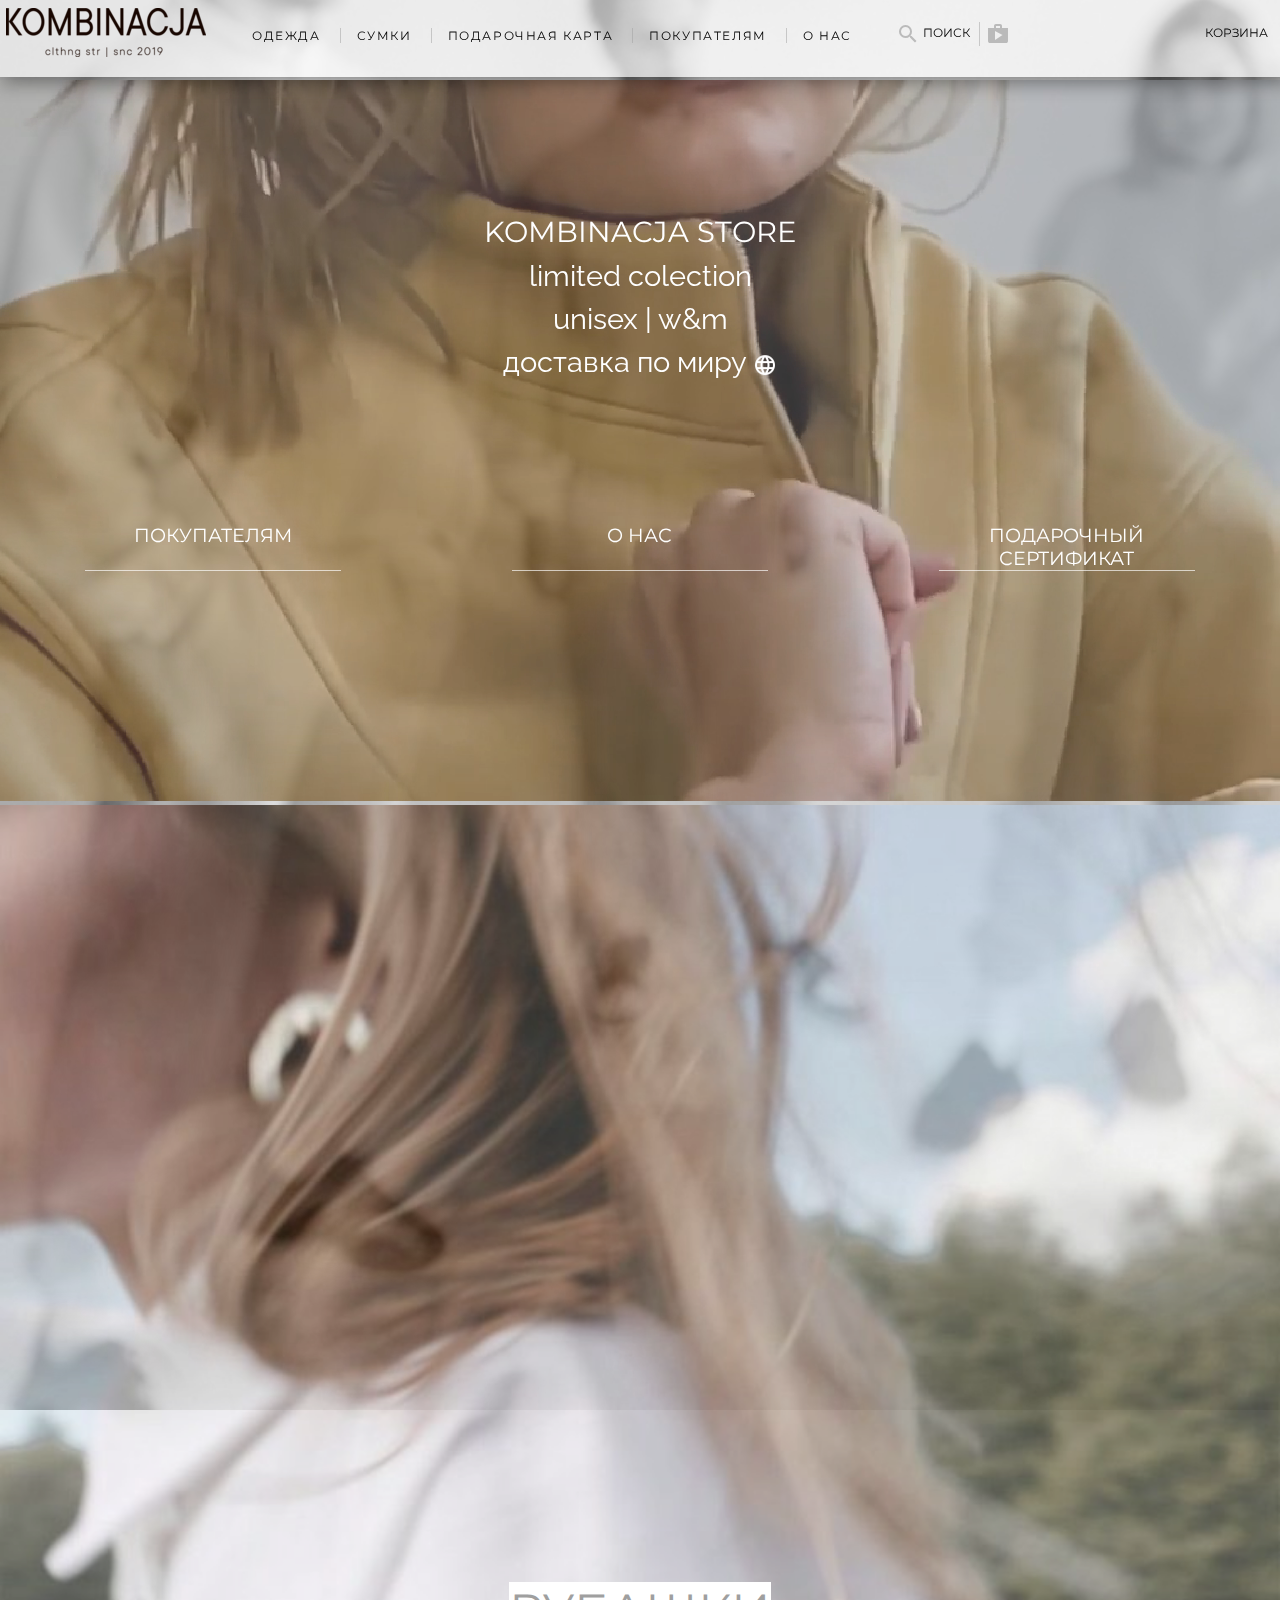
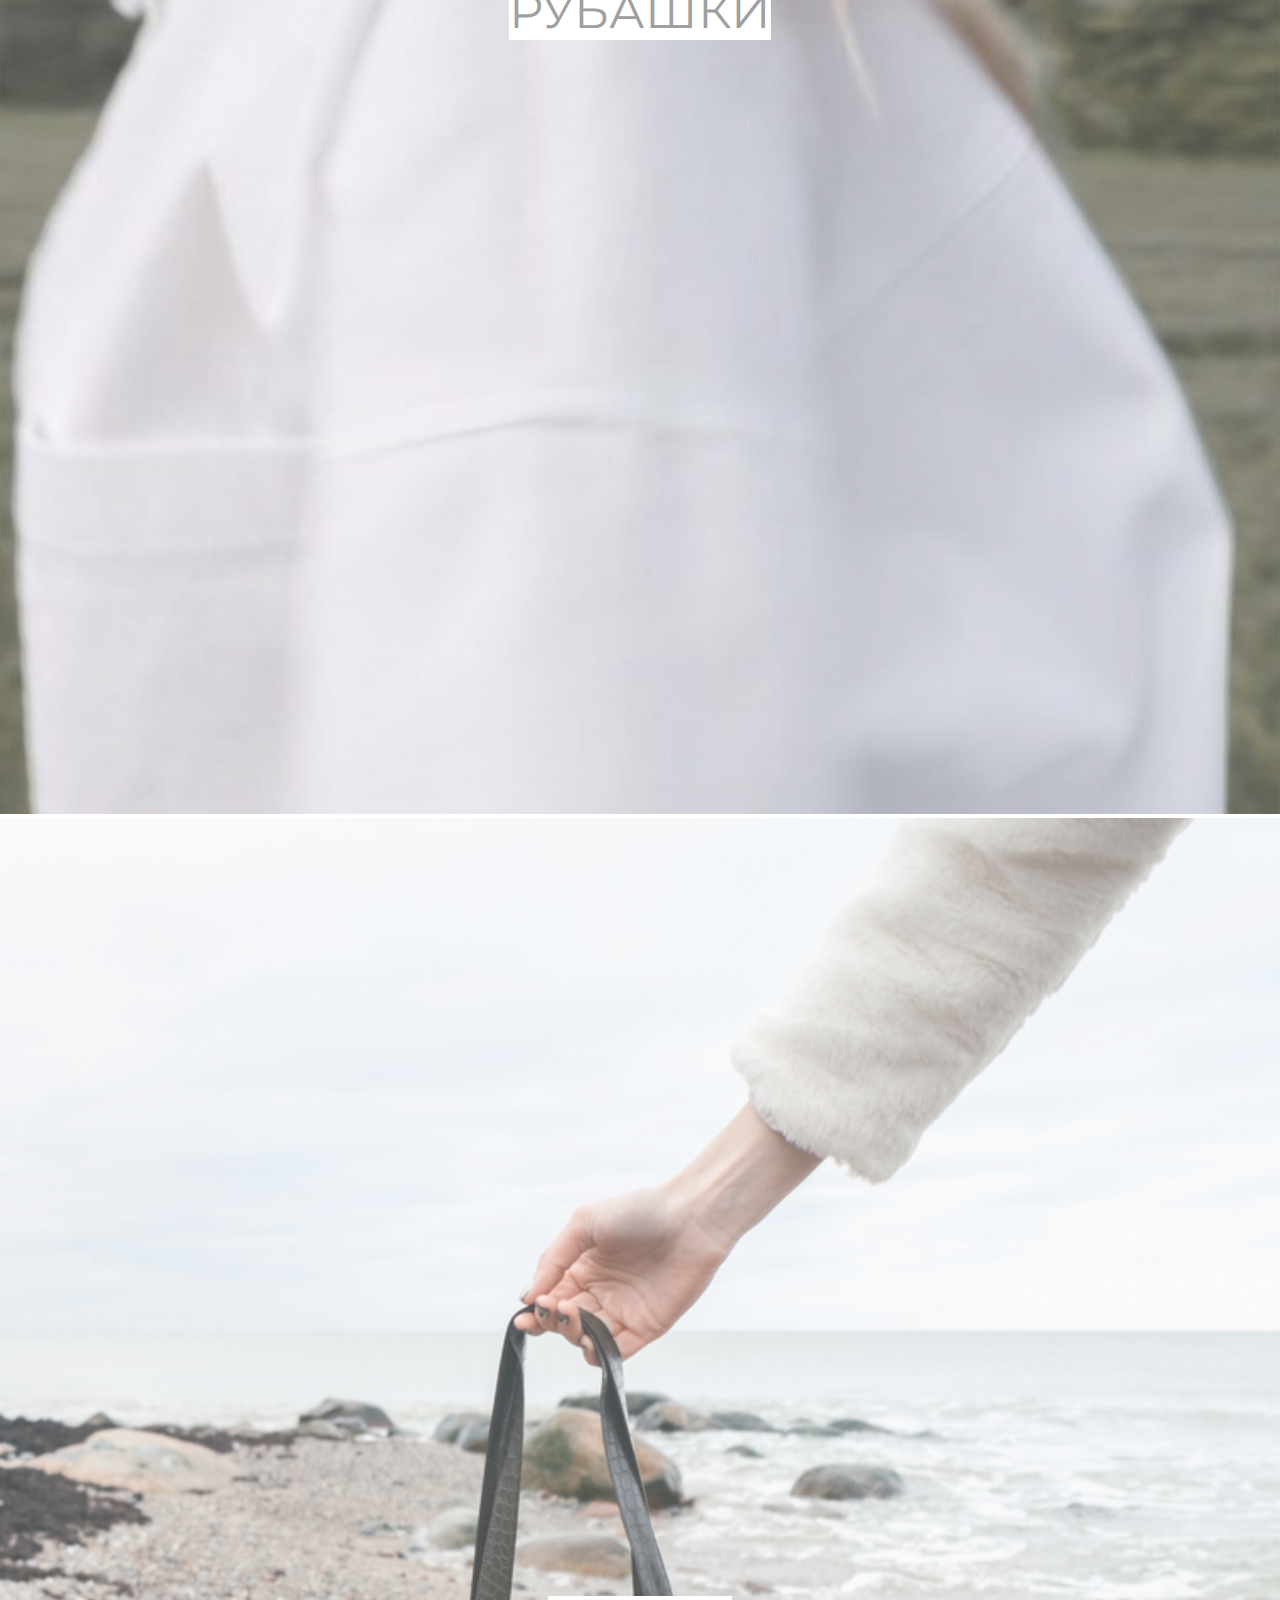
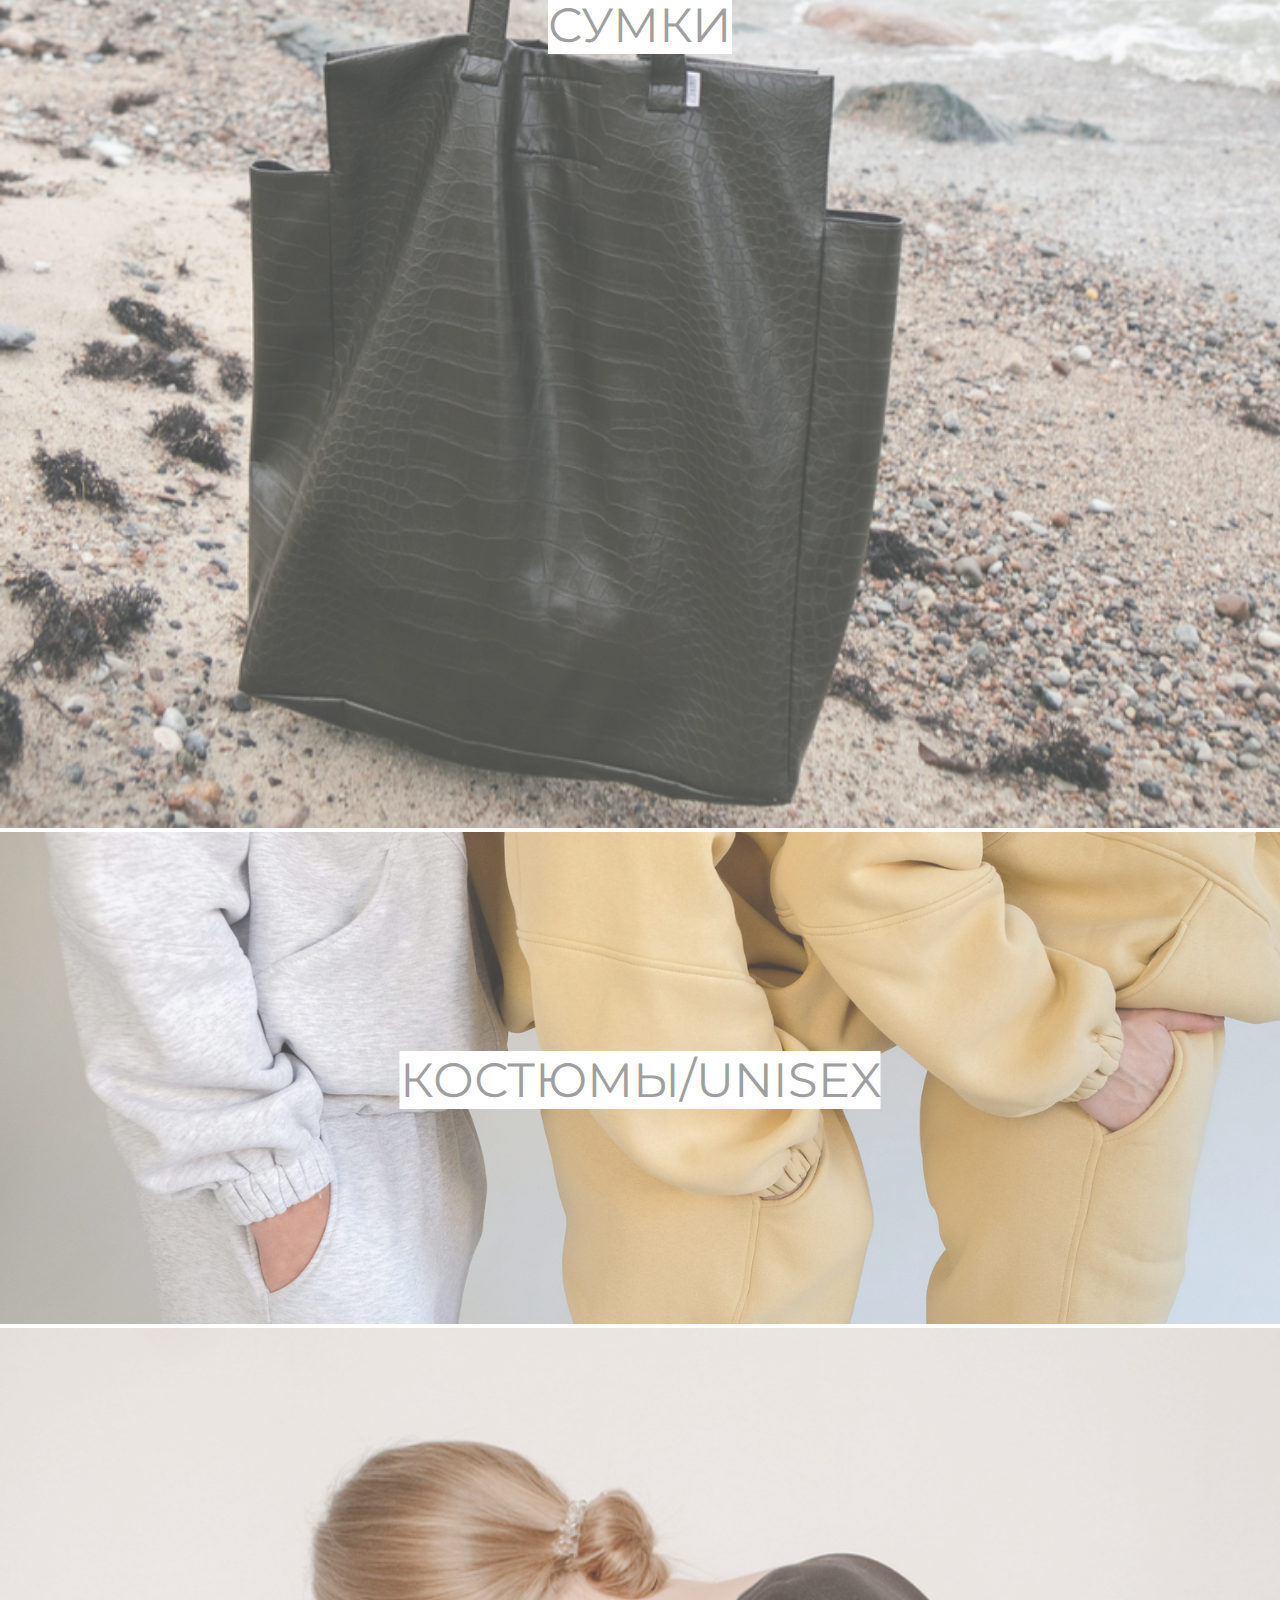
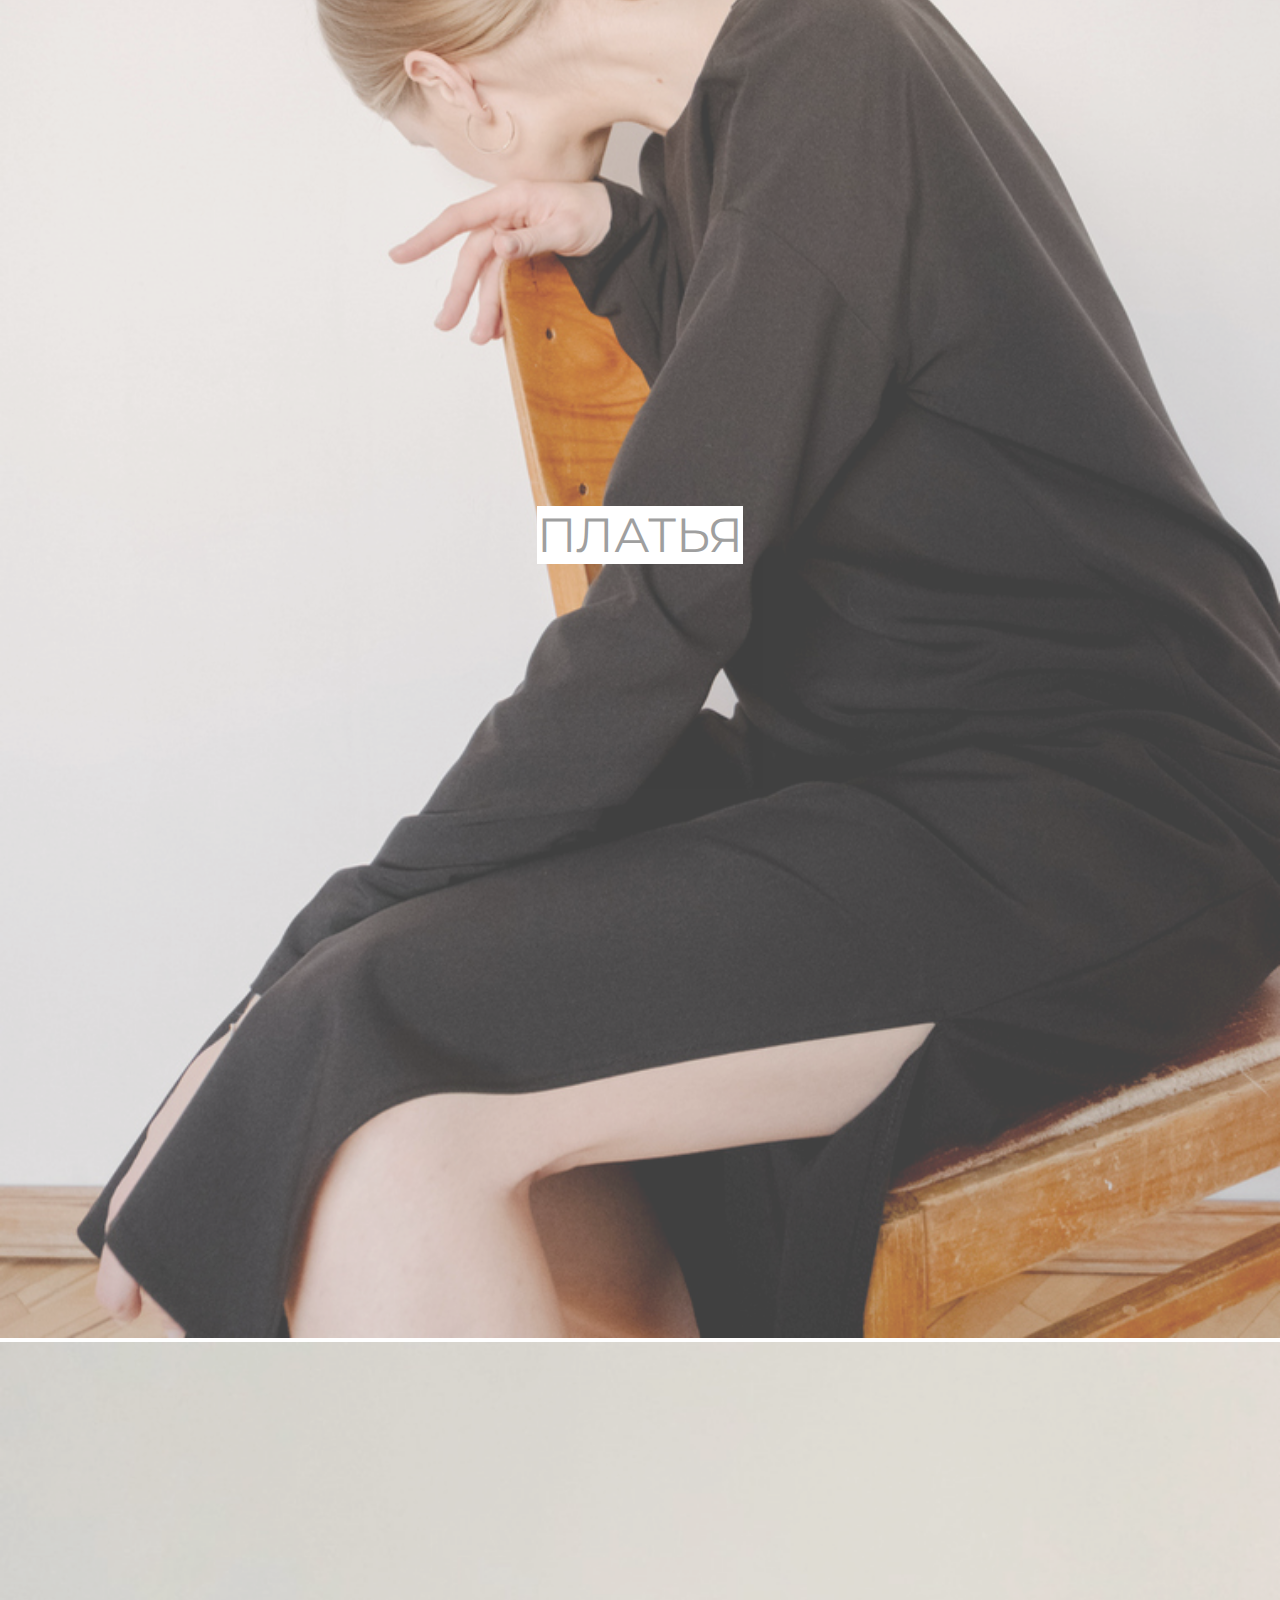
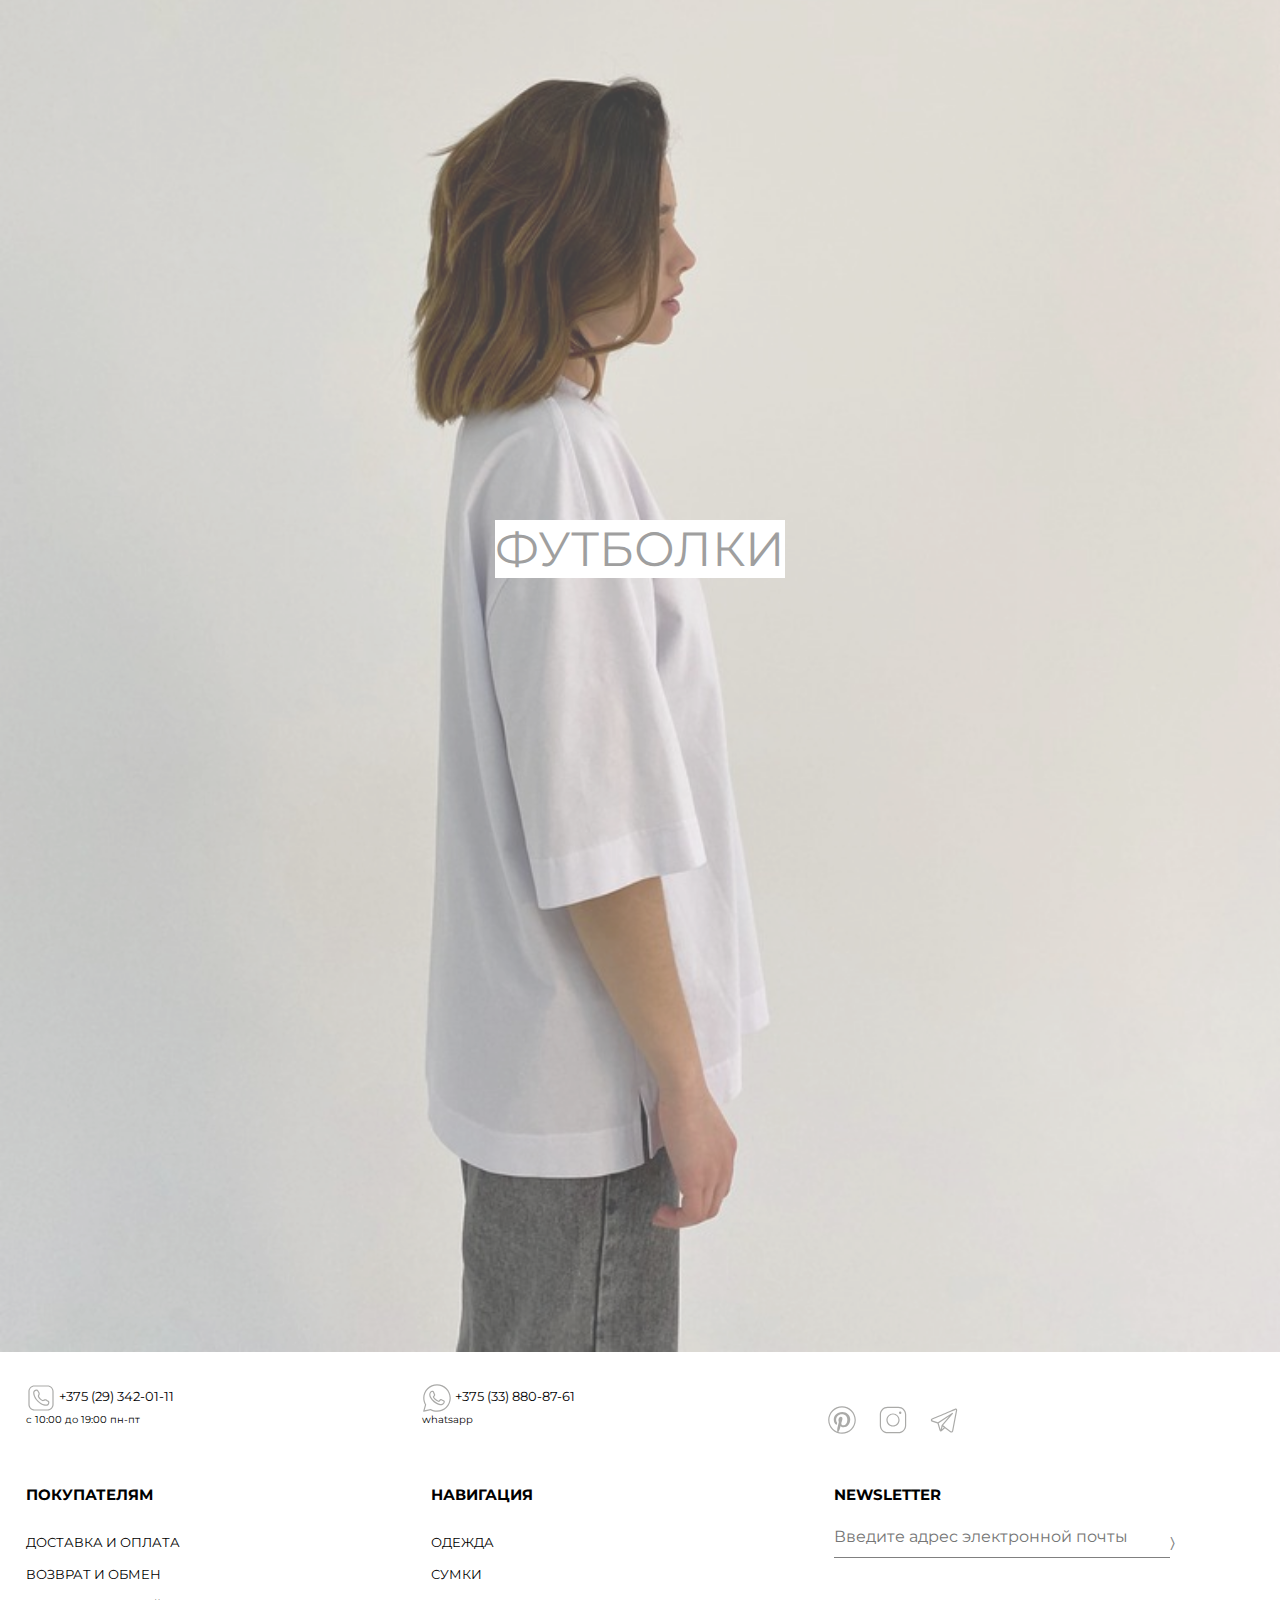
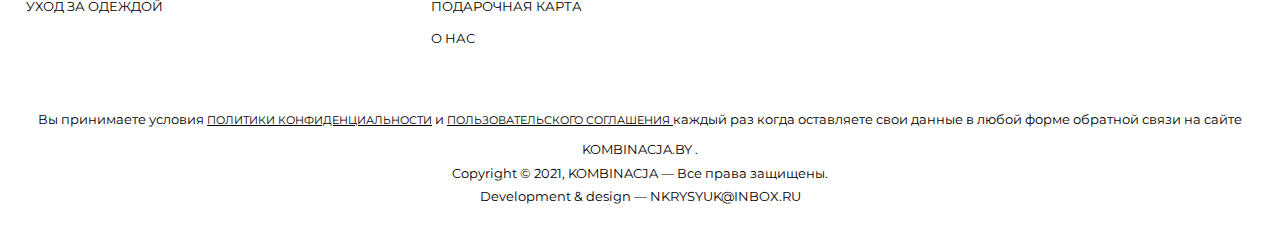
==== commit 722934aa: "validation form into gift_card" ====
--- a/index.html
+++ b/index.html
@@ -142,7 +142,7 @@
     </div>
   </header>
   <main class="main_index">
-    <div class="video-wrapper">
+    <section class="video-wrapper">
       <video autoplay muted loop  class="main_index__video">
         <source src="./images/IMG_0077 (1).mp4" type="video/mp4">
       </video>
@@ -152,45 +152,45 @@
         unisex | w&m <br>
         доставка по миру
         <img class="material-icons" src="./images/outline_language_white_24dp.png">
-        <div class="nav_block">
+        <nav class="nav_block">
           <a href="buyers.html">Покупателям</a>
           <a href="about.html">О нас</a>
           <a href="gift_card.html">Подарочный сертификат</a>
-        </div>
-      </div>
-    </div>
-     <div class="img-wrapper">
-       <section class="shirts">
+        </nav>
+      </div>
+    </section>
+     <section class="img-wrapper">
+       <article class="shirts">
         <p class="section-title">Рубашки</p>
          <a href="clothes.html?type=shirts">
            <img src="./images/img_index/bluza.jpg" alt="">
           </a>
-        </section>
-       <section class="bags">
+       </article>
+       <article class="bags">
         <p class="section-title">Сумки</p>
          <a href="bags.html?type=shoppers">
            <img src="./images/img_index/bag.jpg" alt="">
           </a>
-        </section>
-       <section class="costums">
+       </article>
+       <article class="costums">
         <p class="section-title">Костюмы/UNISEX</p>
          <a href="clothes.html?type=costumes">
            <img src="./images/img_index/sport_kostyum.JPG" alt="">
           </a>
-        </section>
-       <section class="dress">
+       </article>
+       <article class="dress">
         <p class="section-title">Платья</p>
          <a href="clothes.html?type=dress">
            <img src="./images/img_index/dress.jpg" alt="">
           </a>
-        </section>
-       <section class="t-shirts">
+       </article>
+       <article class="t-shirts">
         <p class="section-title">Футболки</p>
          <a href="clothes.html?type=t-shirt">
            <img src="./images/img_index/futbolka.JPG" alt="">
           </a>
-        </section>
-     </div>
+       </article>
+     </section>
   </main>
   <footer class="footer">
     <div class="footer-wrapper">
--- a/css/style_index.css
+++ b/css/style_index.css
@@ -3,15 +3,11 @@
 .main_index {
   display: flex;
   flex-flow: column;
-  margin: auto;
   margin-top: 5em;
 }
 .main_index__video {
-  right: 0;
-  bottom: 0;
   width: 100%;
-  opacity: 0.5;
-  position: relative;
+  opacity: 0.7;
 }
  
 .video-wrapper {
@@ -22,30 +18,29 @@
   position: absolute;
   top: 30%;
   left: 50%;
-  transform: translate(-50%,-50%);
+  width: 100%;
   color: white;
-  width: 100%;
   text-align: center;
   font-family: 'Raleway', sans-serif;
   font-size: 3em;
   line-height: 1.5em;
+  transform: translate(-50%,-50%);
 }
 
 .text-over-video .nav_block {
+  display: flex;
+  justify-content: space-around;
   width: 100%;
   position:absolute;
-  display: flex;
-  justify-content: space-around;
   bottom: -7em;
   line-height: 1em;
 }
 
 .text-over-video .nav_block > * {
+  position: relative;
+  width: 20%;
   color: white;
-  position: relative;
   border-bottom: 0.016rem solid var(--transparent-white);
-  width: 20%;
-
   font-size: 1.2rem;
 }
 
@@ -56,11 +51,11 @@
   right: 0;
   margin: 0;
   width: 0%;
+  height: 1px;
+  color: transparent;
+  background: var(--transparent-yellow);
   text-align: left;
   content: '.';
-  color: transparent;
-  background: var(--transparent-yellow);
-  height: 1px;
   opacity: 0;
 }
 
@@ -91,7 +86,7 @@
   flex-flow: row wrap;
 }
 .img-wrapper >* {
-  flex: 1 100%;
+  flex: 1 auto;
   position: relative;
   transition:all 0.7s ease-in-out;
   opacity: 0.75;
@@ -100,23 +95,20 @@
   width: 100%;
 }
 
-.shirts,
-.bags,
-.dress,
-.t-shirts
+.costums
  {
-  flex: 1 auto;
+  flex: 1 100%;
 }
 
 .section-title {
   position: absolute;
+  top: 50%;
+  left: 50%;
+  color:gray;
+  background-color: white;
   text-transform: uppercase;
   font-size: 3em;
-  color:gray;
-  background-color: white;
   transform: translate(-50%, -50%);
-  top: 50%;
-  left: 50%;
   z-index: 10;
 }
 
@@ -144,8 +136,8 @@
 }
 
 @media screen and (min-width : 768px) {
-  .img-wrapper section:hover {
+  .img-wrapper>*:hover {
+    transform: scale(0.95);
     opacity: 1;
-    transform: scale(0.95);
   }
 }
--- a/css/shared.css
+++ b/css/shared.css
@@ -399,9 +399,9 @@
 .bag__tablinks {
   display: inline-block;
   text-decoration: none;
-  /* text-transform: uppercase; */
+
   font-size: 1rem;
-  /* margin: 0 1rem; */
+
   color: white;
   letter-spacing: 0.04rem;
   line-height: 3em;
@@ -410,7 +410,7 @@
 }
 
 .bag__tablinks.active_bag {
-  /* text-decoration: underline; */
+
   border-bottom: 0.016em solid white;
 }
 
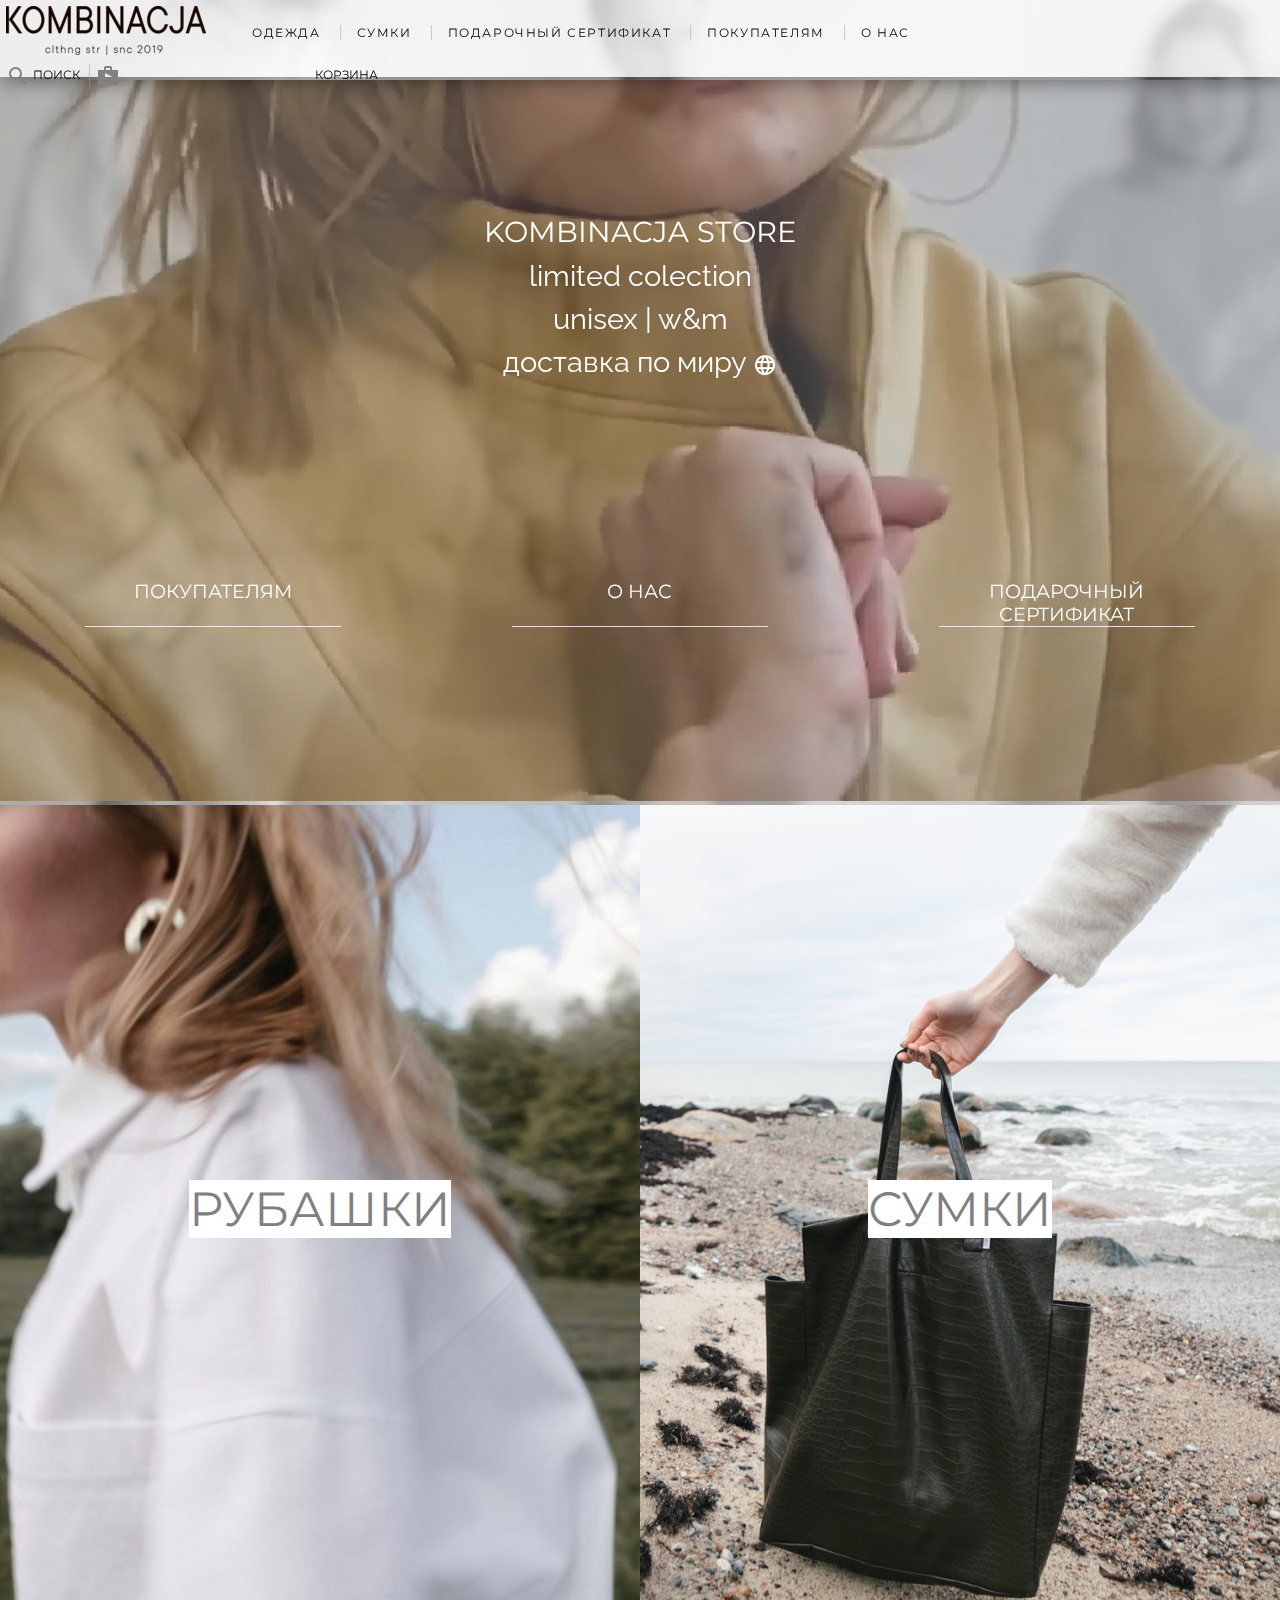
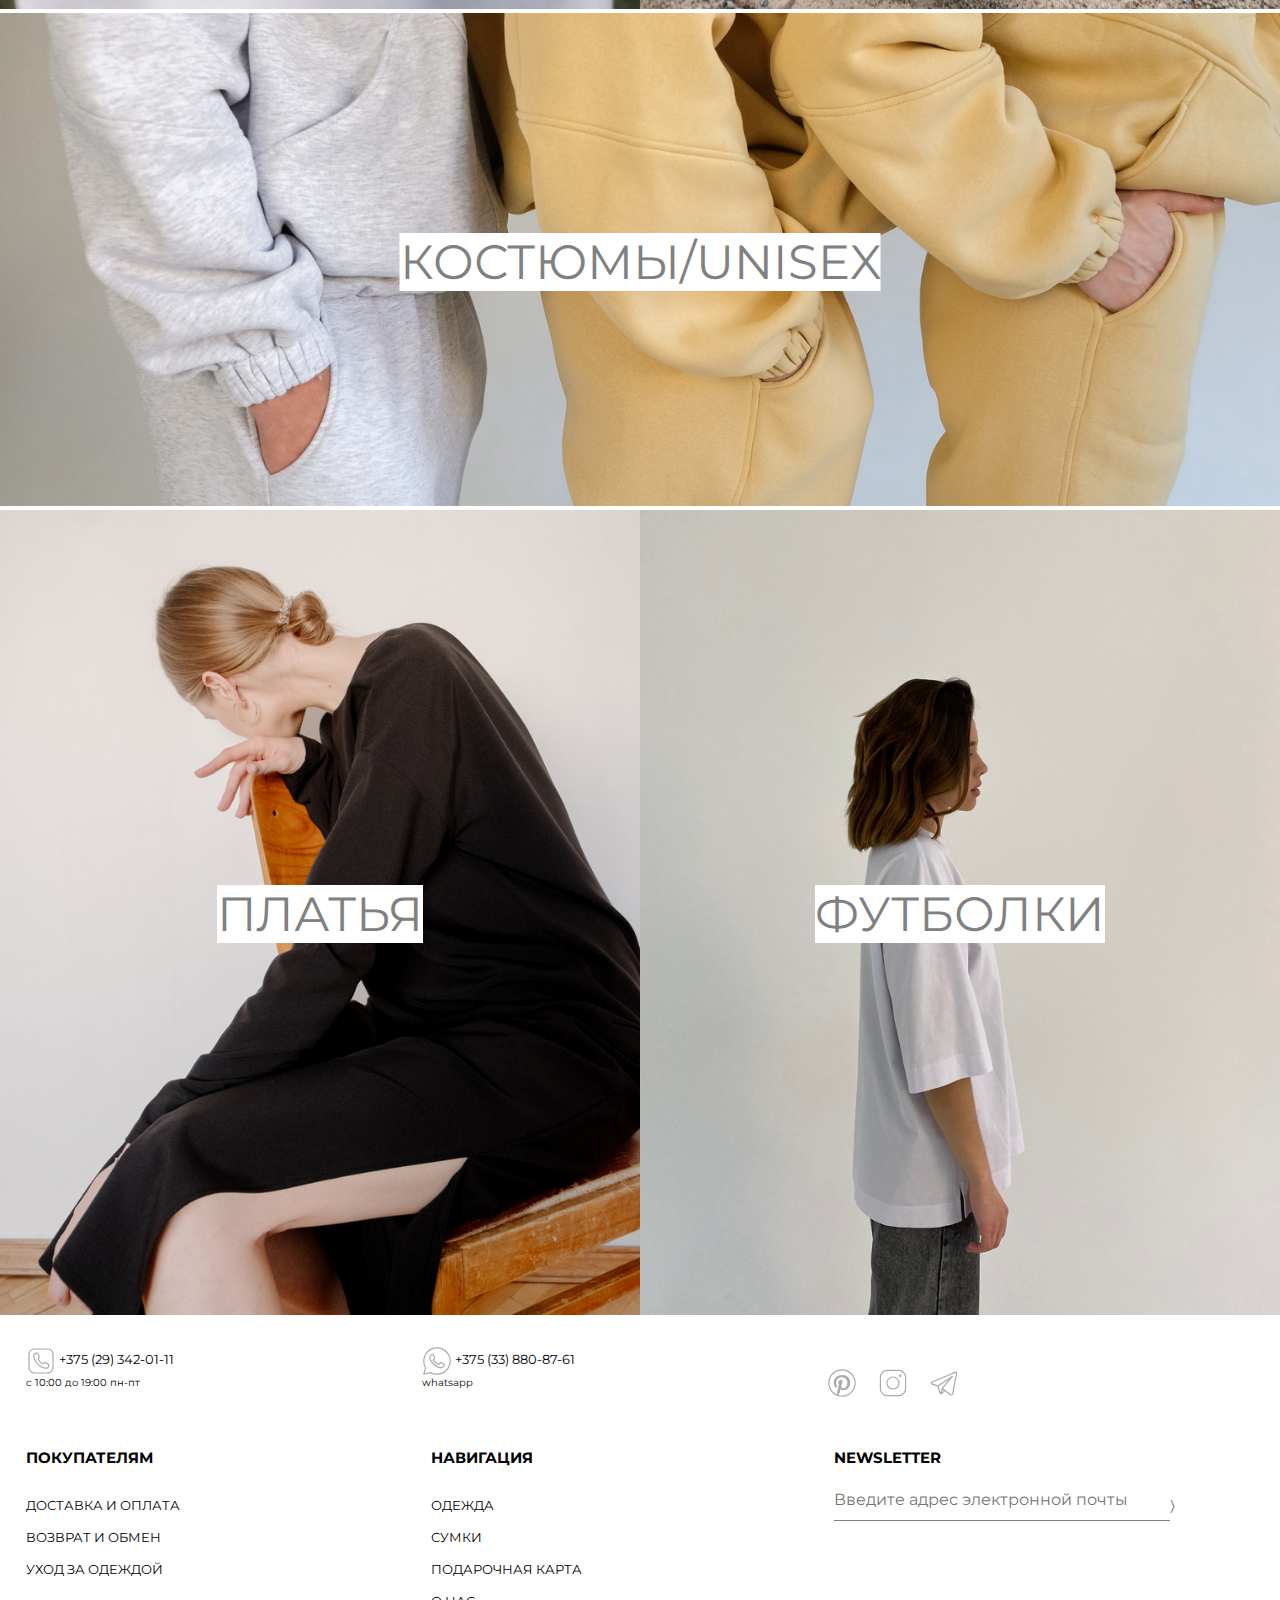
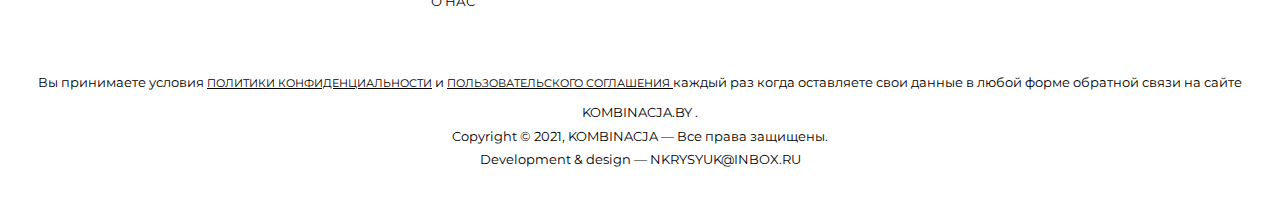
==== commit 501863a0: "add open graph markup" ====
--- a/index.html
+++ b/index.html
@@ -1,9 +1,13 @@
 <!DOCTYPE html>
 <html lang="en">
-
 <head>
   <meta charset="UTF-8">
   <meta name="viewport" content="width=device-width, initial-scale=1">
+  <meta property="og:title" content="KOMBINACJA">
+  <meta property="og:site_name" content="kombinacja.by">
+  <meta property="og:url" content="index.html">
+  <meta property="og:description" content="Бренд дизайнерской одежды для людей в гармонии с собой и миром вокруг.">
+  <meta property="og:image" content="">
   <title>KOMBINACJA</title>
   <link rel="shortcut icon" href="favicon.ico">
   <link rel="stylesheet" href="./css/style_index.css">
@@ -17,6 +21,7 @@
     rel="stylesheet">
 
 </head>
+
 <body>
   <div class="btn-toTop" id="toTop"></div>
   <div id="search" class="search">
@@ -57,9 +62,9 @@
 
   <header class="main-header">
     <div class="logo">
-      <span class="material-icons"  onclick="openMobileMenu()">
+      <span class="material-icons" onclick="openMobileMenu()">
         menu
-        </span>
+      </span>
       <a href="index.html">
         <img src="./images/3_kombinacja_лого_черн.OULWl.png">
       </a>
@@ -67,25 +72,25 @@
     <section id="mobile-menu" class="main-header__mobile-menu">
       <a href="javascript:void(0)" class="btn-close" onclick="closeMobileMenu()">×</a>
       <nav class="mobile-menu_wrapper">
-            <ul class="mobile-menu-list">
-              <li><a href="javascript:void(0)" class="accordion">Одежда <span>+</span></a>
-                <ul class="mobile-submenu">
-                  <li><a href="clothes.html?type=t-shirt">Футболки/Лонгсливы</a></li>
-                  <li><a href="clothes.html?type=shirts">Рубашки</a></li>
-                  <li><a href="clothes.html?type=dress">Платья</a></li>
-                  <li><a href="clothes.html?type=costumes">Костюмы</a></li>
-                </ul>
-              </li>
-              <li ><a href="javascript:void(0)"class="accordion">Сумки<span>+</span></a>
-                <ul class="mobile-submenu">
-                  <li><a href="bags.html?type=shoppers">Шопперы</a></li>
-                  <li><a href="bags.html?type=waist_bags">Поясные</a></li>
-                </ul>
-              </li>
-              <li><a href="gift_card.html">Подарочная карта</a></li>
-              <li><a href="buyers.html">Покупателям</a></li>
-              <li><a href="about.html">О нас</a></li>
-            </ul>
+        <ul class="mobile-menu-list">
+          <li><a href="javascript:void(0)" class="accordion">Одежда <span>+</span></a>
+            <ul class="mobile-submenu">
+              <li><a href="clothes.html?type=t-shirt">Футболки/Лонгсливы</a></li>
+              <li><a href="clothes.html?type=shirts">Рубашки</a></li>
+              <li><a href="clothes.html?type=dress">Платья</a></li>
+              <li><a href="clothes.html?type=costumes">Костюмы</a></li>
+            </ul>
+          </li>
+          <li><a href="javascript:void(0)" class="accordion">Сумки<span>+</span></a>
+            <ul class="mobile-submenu">
+              <li><a href="bags.html?type=shoppers">Шопперы</a></li>
+              <li><a href="bags.html?type=waist_bags">Поясные</a></li>
+            </ul>
+          </li>
+          <li><a href="gift_card.html">Подарочная карта</a></li>
+          <li><a href="buyers.html">Покупателям</a></li>
+          <li><a href="about.html">О нас</a></li>
+        </ul>
       </nav>
     </section>
     <section class="main-header__menu">
@@ -118,7 +123,7 @@
             </div>
           </div>
         </li>
-        <li class="gift-card"><a href="gift_card.html">Подарочная карта</a></li>
+        <li class="gift-card"><a href="gift_card.html">Подарочный сертификат</a></li>
         <li class="buyers"><a href="buyers.html">Покупателям</a></li>
         <li class="about"><a href="about.html">О нас</a></li>
       </ul>
@@ -143,7 +148,7 @@
   </header>
   <main class="main_index">
     <section class="video-wrapper">
-      <video autoplay muted loop  class="main_index__video">
+      <video autoplay muted loop class="main_index__video">
         <source src="./images/IMG_0077 (1).mp4" type="video/mp4">
       </video>
       <div class="text-over-video">
@@ -159,38 +164,38 @@
         </nav>
       </div>
     </section>
-     <section class="img-wrapper">
-       <article class="shirts">
+    <section class="img-wrapper">
+      <article class="shirts">
         <p class="section-title">Рубашки</p>
-         <a href="clothes.html?type=shirts">
-           <img src="./images/img_index/bluza.jpg" alt="">
-          </a>
-       </article>
-       <article class="bags">
+        <a href="clothes.html?type=shirts">
+          <img src="./images/img_index/bluza.jpg" alt="">
+        </a>
+      </article>
+      <article class="bags">
         <p class="section-title">Сумки</p>
-         <a href="bags.html?type=shoppers">
-           <img src="./images/img_index/bag.jpg" alt="">
-          </a>
-       </article>
-       <article class="costums">
+        <a href="bags.html?type=shoppers">
+          <img src="./images/img_index/bag.jpg" alt="">
+        </a>
+      </article>
+      <article class="costums">
         <p class="section-title">Костюмы/UNISEX</p>
-         <a href="clothes.html?type=costumes">
-           <img src="./images/img_index/sport_kostyum.JPG" alt="">
-          </a>
-       </article>
-       <article class="dress">
+        <a href="clothes.html?type=costumes">
+          <img src="./images/img_index/sport_kostyum.JPG" alt="">
+        </a>
+      </article>
+      <article class="dress">
         <p class="section-title">Платья</p>
-         <a href="clothes.html?type=dress">
-           <img src="./images/img_index/dress.jpg" alt="">
-          </a>
-       </article>
-       <article class="t-shirts">
+        <a href="clothes.html?type=dress">
+          <img src="./images/img_index/dress.jpg" alt="">
+        </a>
+      </article>
+      <article class="t-shirts">
         <p class="section-title">Футболки</p>
-         <a href="clothes.html?type=t-shirt">
-           <img src="./images/img_index/futbolka.JPG" alt="">
-          </a>
-       </article>
-     </section>
+        <a href="clothes.html?type=t-shirt">
+          <img src="./images/img_index/futbolka.JPG" alt="">
+        </a>
+      </article>
+    </section>
   </main>
   <footer class="footer">
     <div class="footer-wrapper">
--- a/css/style_index.css
+++ b/css/style_index.css
@@ -5,11 +5,12 @@
   flex-flow: column;
   margin-top: 5em;
 }
+
 .main_index__video {
   width: 100%;
   opacity: 0.7;
 }
- 
+
 .video-wrapper {
   position: relative;
 }
@@ -24,19 +25,19 @@
   font-family: 'Raleway', sans-serif;
   font-size: 3em;
   line-height: 1.5em;
-  transform: translate(-50%,-50%);
+  transform: translate(-50%, -50%);
 }
 
 .text-over-video .nav_block {
   display: flex;
   justify-content: space-around;
   width: 100%;
-  position:absolute;
-  bottom: -7em;
-  line-height: 1em;
+  position: absolute;
+  bottom: -27vh;
+  line-height: 0.5em;
 }
 
-.text-over-video .nav_block > * {
+.text-over-video .nav_block>* {
   position: relative;
   width: 20%;
   color: white;
@@ -74,6 +75,7 @@
     width: 0%;
     height: 1px;
   }
+
   100% {
     width: 100%;
     height: 100%;
@@ -85,18 +87,20 @@
   display: flex;
   flex-flow: row wrap;
 }
-.img-wrapper >* {
+
+.img-wrapper>* {
+  position: relative;
   flex: 1 auto;
+  width: 50%;
+  transition: all 0.7s ease-in-out;
+}
+
+.img-wrapper img {
   position: relative;
-  transition:all 0.7s ease-in-out;
-  opacity: 0.75;
-}
-.img-wrapper img {
   width: 100%;
 }
 
-.costums
- {
+.costums {
   flex: 1 100%;
 }
 
@@ -104,31 +108,41 @@
   position: absolute;
   top: 50%;
   left: 50%;
-  color:gray;
+  color: gray;
   background-color: white;
   text-transform: uppercase;
   font-size: 3em;
   transform: translate(-50%, -50%);
-  z-index: 10;
+  z-index: 1;
 }
 
 @media screen and (max-width : 1300px) {
   .text-over-video {
     font-size: 1.8em;
   }
+
   .text-over-video .nav_block {
-    bottom: -6.5em;
+    /* bottom: -6.5em; */
     line-height: 0.8em;
   }
 }
+
+
 @media screen and (max-width : 768px) {
   .video-wrapper {
     display: none;
   }
+
   .section-title {
     font-size: 2.1em;
   }
+
+  .img-wrapper>* {
+    width: 100%;
+  }
+
 }
+
 @media screen and (max-width : 370px) {
   .section-title {
     font-size: 1.8em;
@@ -138,6 +152,16 @@
 @media screen and (min-width : 768px) {
   .img-wrapper>*:hover {
     transform: scale(0.95);
-    opacity: 1;
   }
-}
+
+  .img-wrapper>*:hover a::after {
+    content: '';
+    position: absolute;
+    top: 0;
+    left: 0;
+    width: 100%;
+    height: 100%;
+    background-color: rgba(0, 0, 0, 0.5);
+    cursor: pointer;
+  }
+}--- a/css/shared.css
+++ b/css/shared.css
@@ -1,4 +1,9 @@
 @import url(root_colors.css);
+
+:root {
+  --button-bg-color:var(--bluish-gray);
+  --material-icons-bg-color:var(--bluish-gray);
+}
 
 * {
   margin: 0;
@@ -37,7 +42,7 @@
   box-shadow: 7px 9px 13px -7px #00000024, 5px 5px 15px 5px rgba(0, 0, 0, 0.24);
   align-items: center;
   font-size: 0.75rem;
-  z-index: 10;
+  z-index: 100;
 }
 
 
@@ -282,6 +287,11 @@
 
 .hidden-block__img-wrapper {
   display: inline-block;
+  width: 45%;
+}
+
+.hidden-block__img-wrapper>* {
+  width: 32%;
 }
 /*search*/
 
@@ -465,7 +475,7 @@
   cursor: pointer;
   display: none;
   font-family: monospace;
-  z-index: 9;
+  z-index: 90;
 }
 
 .main-header__progress-bar{
@@ -492,7 +502,7 @@
     margin: 0;
   }
 }
-@media screen and (max-width : 820px) {
+@media screen and (max-width : 850px) {
  .menu-list {
    display: none;
    margin-top: 4em;
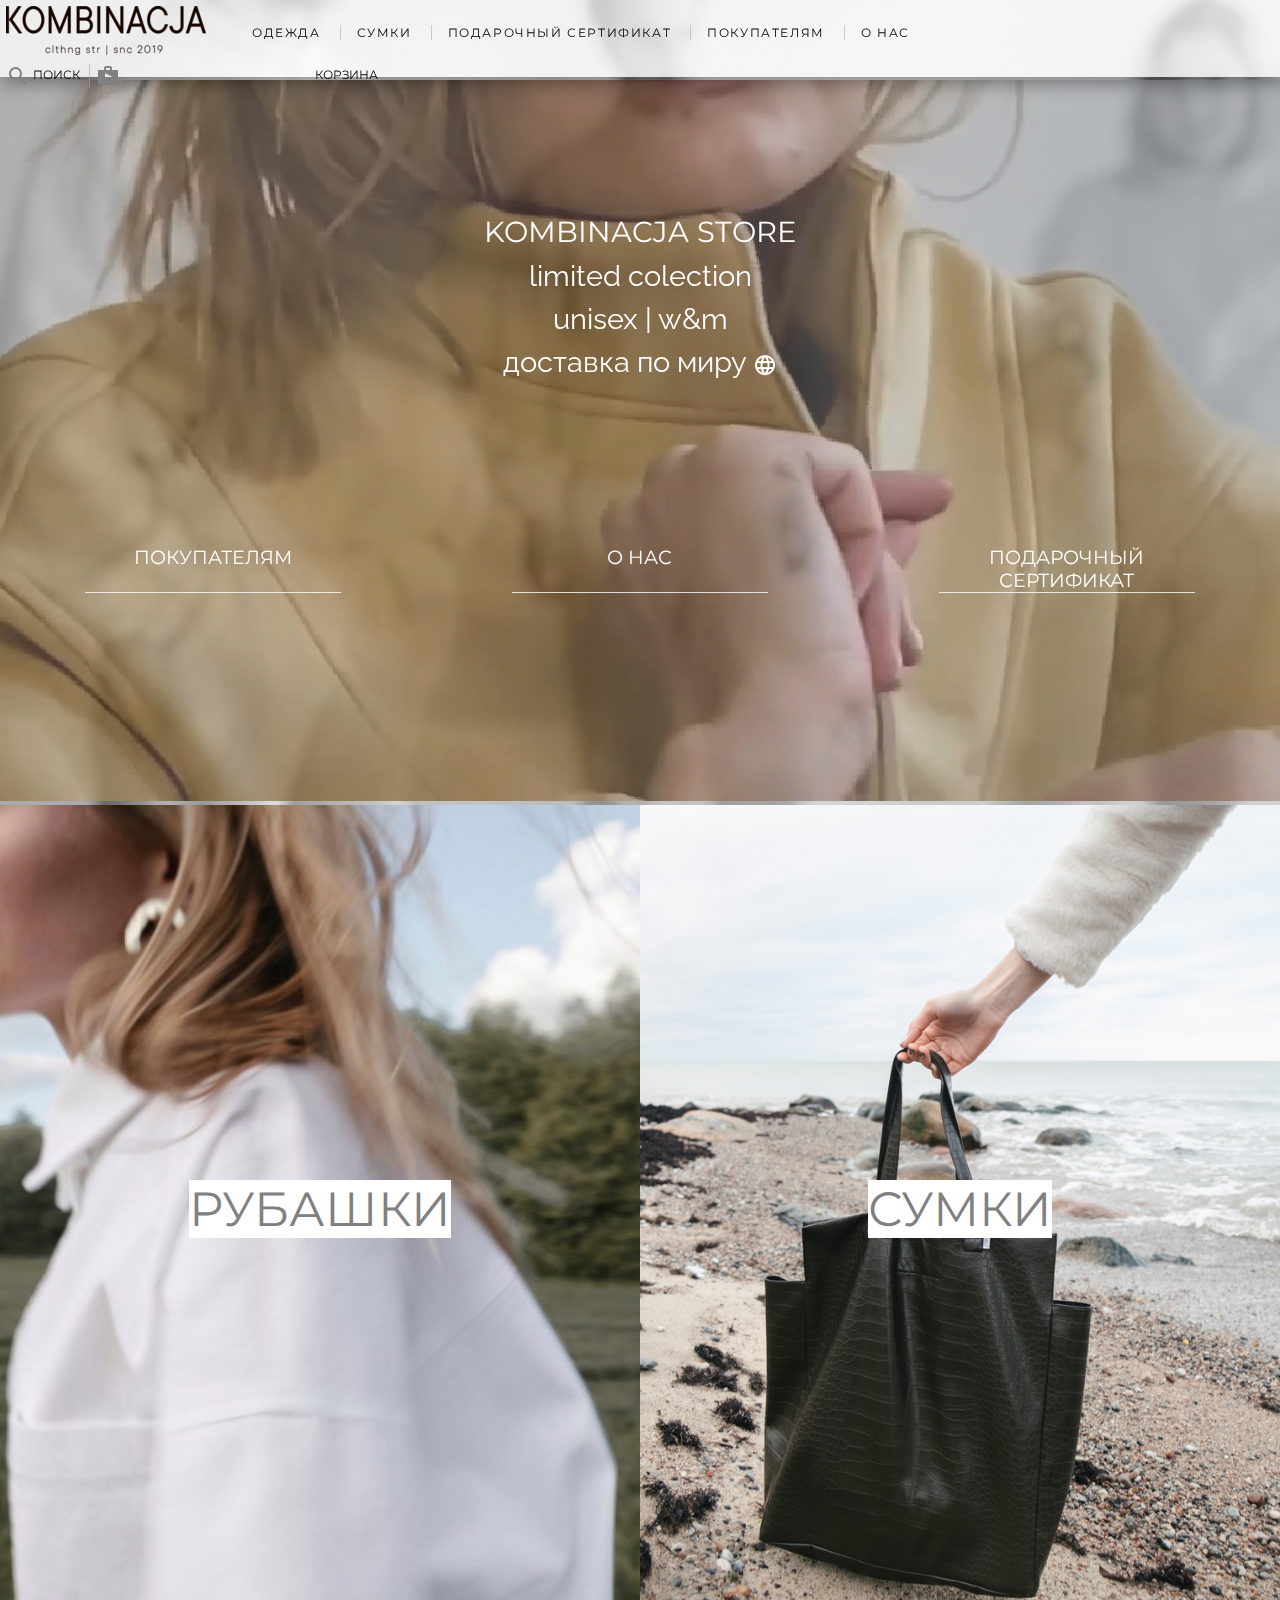
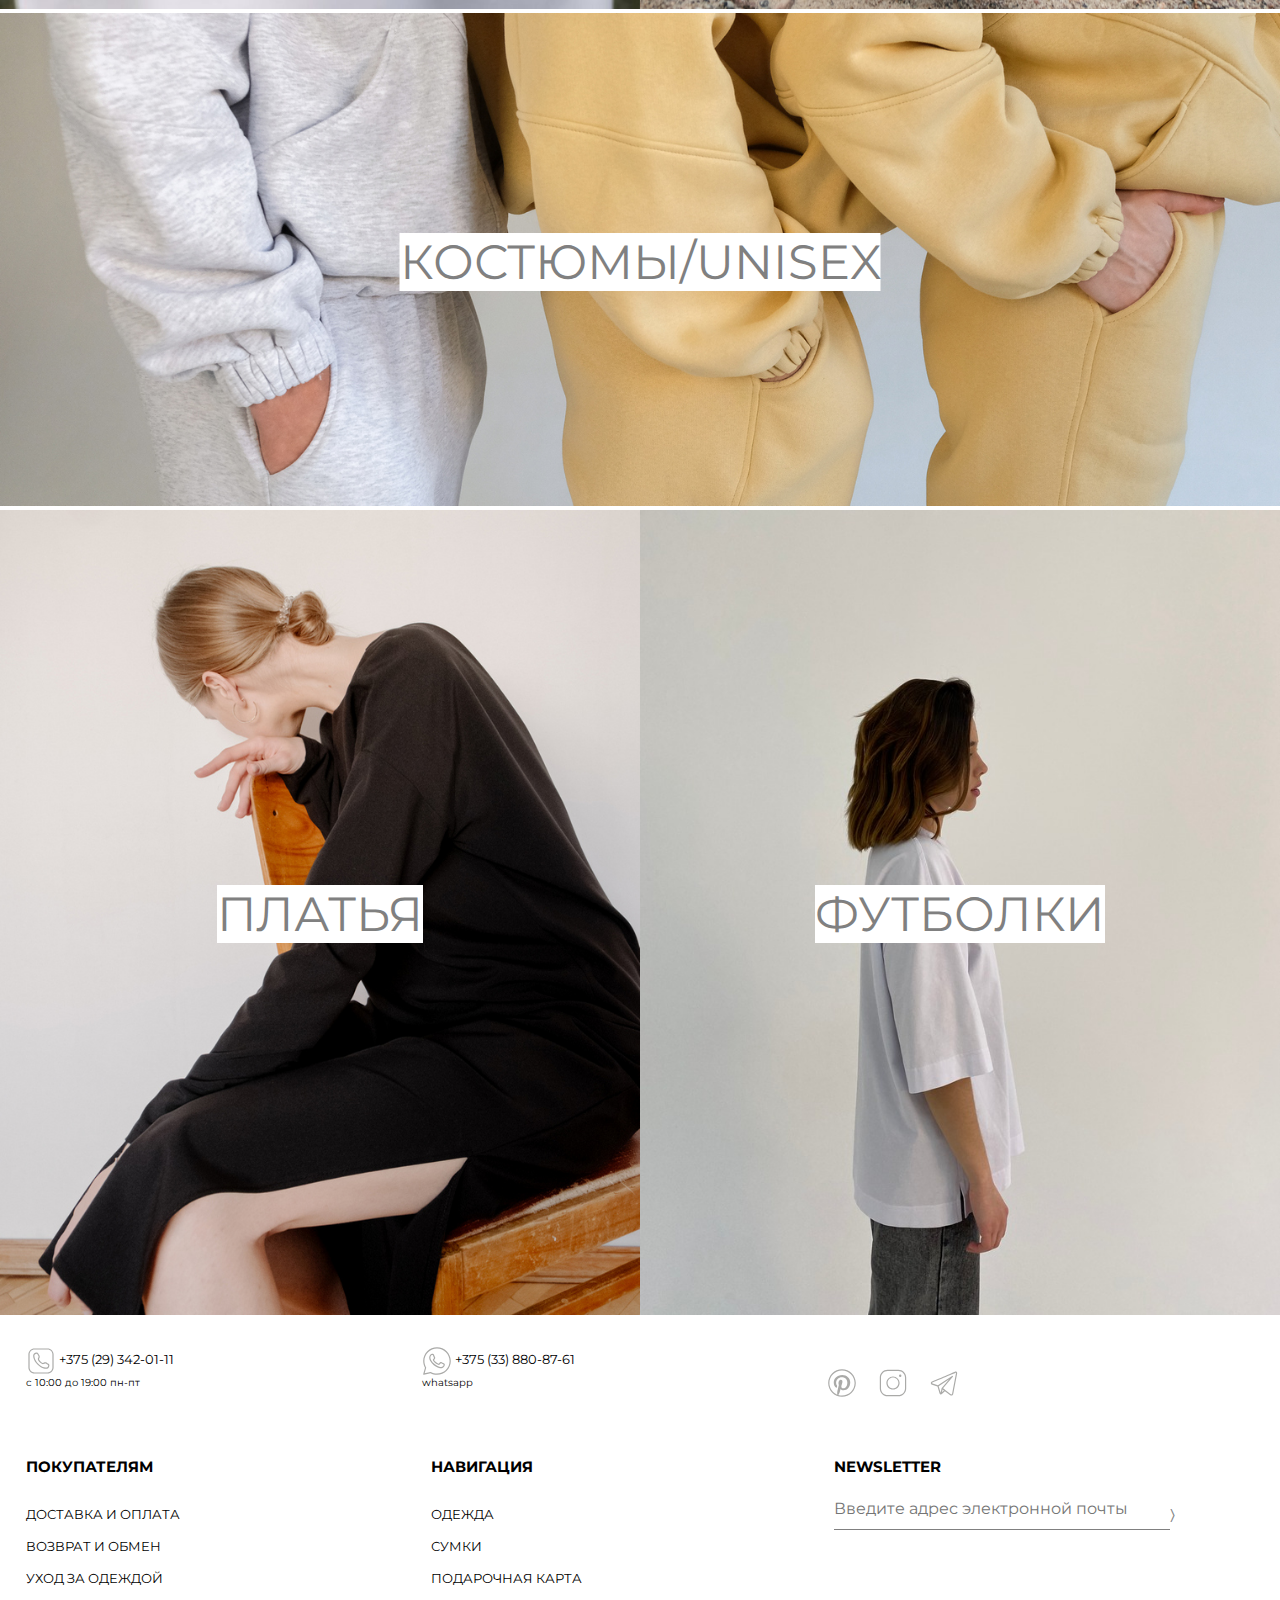
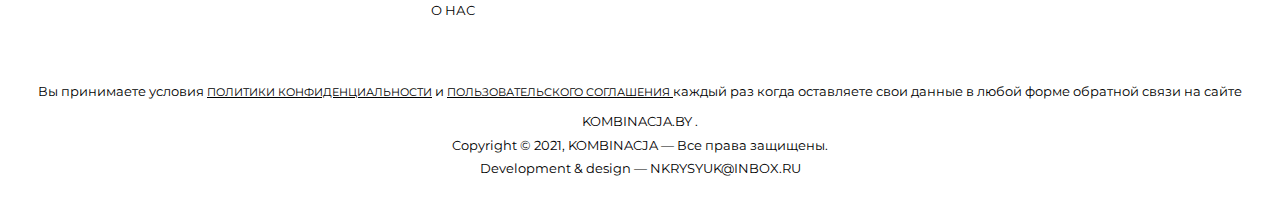
==== commit b8802e58: "change directory structure" ====
--- a/index.html
+++ b/index.html
@@ -7,9 +7,9 @@
   <meta property="og:site_name" content="kombinacja.by">
   <meta property="og:url" content="index.html">
   <meta property="og:description" content="Бренд дизайнерской одежды для людей в гармонии с собой и миром вокруг.">
-  <meta property="og:image" content="">
+  <meta property="og:image" content="./images/for_open-graph.jpg">
   <title>KOMBINACJA</title>
-  <link rel="shortcut icon" href="favicon.ico">
+  <link rel="shortcut icon" href="./favicon/favicon.ico">
   <link rel="stylesheet" href="./css/style_index.css">
   <link rel="stylesheet" href="./css/shared.css">
   <link href="https://fonts.googleapis.com/icon?family=Material+Icons" rel="stylesheet">
@@ -19,16 +19,19 @@
   <link
     href="https://fonts.googleapis.com/css2?family=Jura:wght@300;400&family=M+PLUS+1:wght@200&family=Montserrat:wght@300&family=Raleway:wght@200&family=Roboto+Condensed:ital,wght@0,300;0,700;1,700&family=Roboto:wght@300&family=Shippori+Antique+B1&family=Source+Sans+Pro&display=swap"
     rel="stylesheet">
-
 </head>
-
 <body>
   <div class="btn-toTop" id="toTop"></div>
   <div id="search" class="search">
     <a role="button" href="javascript:void(0)" class="btn-close" onclick="closeSearch()">×</a>
-    <div class="search-wrapper">
       <input class="search__input" type="search" placeholder="Введите поисковой запрос">
-    </div>
+     <div class="search-resalt"><h3 class="header">Часто ищут:</h3>
+      <ul class="search-resalt__list">
+        <li><a href="clothes.html?type=t-shirt">Футболки/Лонгсливы</a></li>
+        <li><a href="clothes.html?type=shirts">Рубашки</a></li>
+        <li><a href="clothes.html?type=dress">Платья</a></li>
+        <li><a href="clothes.html?type=costumes">Костюмы</a></li>
+      </ul></div> 
   </div>
   <div id="bag" class="bag">
     <a href="javascript:void(0)" class="btn-close" onclick="closeBag()">×</a>
@@ -47,13 +50,13 @@
           Избранное(0)
         </li>
       </ul>
-      <div id="my-bag" class="bag__content" id="defaultOpen">
-        <span class="content_weight-bold">Корзина пустая.</span> <br>Чтобы добавить в корзину
+      <div id="my-bag" class="bag__content">
+        <span class="bag__content-info">Корзина пустая.</span> <br>Чтобы добавить в корзину
         понравившийся товар, нажмите <br>
         «Добавить в корзину».
       </div>
       <div id="favorite" class="bag__content">
-        <span class="content_weight-bold">У вас еще нет сохраненных товаров!</span>
+        <span class="bag__content-info">У вас еще нет сохраненных товаров!</span>
         Проверьте, нет ли у вас товаров в корзине.
         Купите их, пока они не закончились!
       </div>
@@ -69,7 +72,7 @@
         <img src="./images/3_kombinacja_лого_черн.OULWl.png">
       </a>
     </div>
-    <section id="mobile-menu" class="main-header__mobile-menu">
+    <section class="main-header__mobile-menu" id="mobile-menu" >
       <a href="javascript:void(0)" class="btn-close" onclick="closeMobileMenu()">×</a>
       <nav class="mobile-menu_wrapper">
         <ul class="mobile-menu-list">
@@ -149,7 +152,7 @@
   <main class="main_index">
     <section class="video-wrapper">
       <video autoplay muted loop class="main_index__video">
-        <source src="./images/IMG_0077 (1).mp4" type="video/mp4">
+        <source src="./movies/IMG_0077 (1).mp4" type="video/mp4">
       </video>
       <div class="text-over-video">
         <span class="header">kombinacja store</span> <br>
@@ -294,10 +297,10 @@
     </div>
   </footer>
   <script src="http://ajax.googleapis.com/ajax/libs/jquery/1.7.1/jquery.min.js"></script>
-  <script src="skroll.js"></script>
-  <script src="shared.js"></script>
-  <script src="clothes.js"></script>
-  <script src="mobile-menu.js"></script>
+  <script src="./scripts/skroll.js"></script>
+  <script src="./scripts/shared.js"></script>
+  <script src="./scripts/clothes.js"></script>
+  <script src="./scripts/mobile-menu.js"></script>
 </body>
 
 </html>--- a/css/style_index.css
+++ b/css/style_index.css
@@ -1,7 +1,12 @@
 @import url(root_colors.css);
 
 .main_index {
+  display: -webkit-box;
+  display: -ms-flexbox;
   display: flex;
+  -webkit-box-orient: vertical;
+  -webkit-box-direction: normal;
+  -ms-flex-flow: column;
   flex-flow: column;
   margin-top: 5em;
 }
@@ -25,19 +30,21 @@
   font-family: 'Raleway', sans-serif;
   font-size: 3em;
   line-height: 1.5em;
+  -webkit-transform: translate(-50%, -50%);
+  -ms-transform: translate(-50%, -50%);
   transform: translate(-50%, -50%);
 }
 
 .text-over-video .nav_block {
   display: flex;
   justify-content: space-around;
+  position: absolute;
+  bottom: -120%;
   width: 100%;
-  position: absolute;
-  bottom: -27vh;
   line-height: 0.5em;
 }
 
-.text-over-video .nav_block>* {
+.text-over-video .nav_block > * {
   position: relative;
   width: 20%;
   color: white;
@@ -45,7 +52,7 @@
   font-size: 1.2rem;
 }
 
-.nav_block>*::after {
+.nav_block > *::after {
   position: absolute;
   bottom: 0;
   left: 0;
@@ -60,15 +67,13 @@
   opacity: 0;
 }
 
-
-.nav_block>*:hover::after {
+.nav_block > *:hover::after {
   z-index: -10;
   animation: fill 0.7s forwards;
   -webkit-animation: fill 0.7s forwards;
   -moz-animation: fill 0.7s forwards;
   opacity: 1;
 }
-
 
 @keyframes fill {
   0% {
@@ -84,14 +89,23 @@
 }
 
 .img-wrapper {
+  display: -webkit-box;
+  display: -ms-flexbox;
   display: flex;
+  -webkit-box-orient: horizontal;
+  -webkit-box-direction: normal;
+  -ms-flex-flow: row wrap;
   flex-flow: row wrap;
 }
 
-.img-wrapper>* {
+.img-wrapper > * {
   position: relative;
   flex: 1 auto;
+  -webkit-box-flex: 1;
+  -ms-flex: 1 auto;
   width: 50%;
+  -webkit-transition: all 0.7s ease-in-out;
+  -o-transition: all 0.7s ease-in-out;
   transition: all 0.7s ease-in-out;
 }
 
@@ -102,6 +116,8 @@
 
 .costums {
   flex: 1 100%;
+  -webkit-box-flex: 1;
+  -ms-flex: 1 100%;
 }
 
 .section-title {
@@ -112,6 +128,8 @@
   background-color: white;
   text-transform: uppercase;
   font-size: 3em;
+  -webkit-transform: translate(-50%, -50%);
+  -ms-transform: translate(-50%, -50%);
   transform: translate(-50%, -50%);
   z-index: 1;
 }
@@ -122,11 +140,9 @@
   }
 
   .text-over-video .nav_block {
-    /* bottom: -6.5em; */
     line-height: 0.8em;
   }
 }
-
 
 @media screen and (max-width : 768px) {
   .video-wrapper {
@@ -137,10 +153,9 @@
     font-size: 2.1em;
   }
 
-  .img-wrapper>* {
+  .img-wrapper > * {
     width: 100%;
   }
-
 }
 
 @media screen and (max-width : 370px) {
@@ -150,18 +165,21 @@
 }
 
 @media screen and (min-width : 768px) {
-  .img-wrapper>*:hover {
+
+  .img-wrapper > *:hover {
+    -webkit-transform: scale(0.95);
+    -ms-transform: scale(0.95);
     transform: scale(0.95);
   }
 
-  .img-wrapper>*:hover a::after {
+  .img-wrapper > *:hover a::after {
     content: '';
     position: absolute;
     top: 0;
     left: 0;
     width: 100%;
     height: 100%;
-    background-color: rgba(0, 0, 0, 0.5);
+    background-color: var(--transparent-gray);
     cursor: pointer;
   }
 }--- a/css/shared.css
+++ b/css/shared.css
@@ -1,19 +1,20 @@
 @import url(root_colors.css);
 
 :root {
-  --button-bg-color:var(--bluish-gray);
-  --material-icons-bg-color:var(--bluish-gray);
+  --button-bg-color: var(--bluish-gray);
+  --material-icons-bg-color: var(--bluish-gray);
 }
 
 * {
   margin: 0;
   padding: 0;
+  -webkit-box-sizing: border-box;
   box-sizing: border-box;
   font-family: 'Montserrat', sans-serif;
 }
 
 body {
-  background: url(DSCF4626-2.JPG) center center no-repeat;
+  background: url(../images/DSCF4626-2.JPG) center center no-repeat;
   background-size: cover;
   background-attachment: fixed;
 }
@@ -27,159 +28,157 @@
   list-style: none;
 }
 
-/*____header___*/
-
+input:focus {
+  outline-style: none;
+}
+
+/*____main-header__menu___*/
 
 .main-header {
   display: flex;
   flex-flow: row wrap;
-  width: 100%;
-  height: 77px; 
   position: fixed;
   top: 0;
   left: 0;
-  background-color:var(--transparent-white);
+  width: 100%;
+  height: 77px;
+  background-color: var(--transparent-white);
   box-shadow: 7px 9px 13px -7px #00000024, 5px 5px 15px 5px rgba(0, 0, 0, 0.24);
   align-items: center;
   font-size: 0.75rem;
   z-index: 100;
 }
 
+.main-header__toolbar {
+  padding-right: 0.5em;
+}
+
+.logo {
+  margin: 0.5em;
+}
+
+.menu-list li>a {
+  margin: 0 1rem;
+  color: black;
+  letter-spacing: 0.1rem;
+}
+
+.menu-list li[class],
+.toolbar-list li {
+  display: inline-block;
+  overflow: hidden;
+  border-left: solid 1px var(--transparent-gray);
+  vertical-align: middle;
+  cursor: pointer;
+}
+
+.main-header__menu li:first-child,
+.main-header__toolbar li:first-child {
+  border-left: none;
+}
+
+.menu-list li:hover>a {
+  font-weight: bold;
+  text-decoration: underline;
+}
+
+.main-header__menu {
+  flex: 1 0 auto;
+  margin-left: 1.5rem;
+}
+
+.material-icons {
+  vertical-align: middle;
+  color: var(--material-icons-bg-color);
+  font-size: 1.5rem;
+}
+
+.icon_search,
+.icon_bag {
+  padding: 0 0.5em;
+  text-transform: uppercase;
+  font-size: 0.75rem;
+  cursor: pointer;
+}
+
+.header {
+  margin-bottom: 1.5em;
+  text-transform: uppercase;
+}
 
 /*___mobile-menu___*/
 
-.main-header__mobile-menu{
-   overflow-x: hidden;
-   padding-top: 60px;
+.main-header__mobile-menu {
+  overflow-x: hidden;
+  padding-top: 60px;
   height: 100%;
   width: 0;
-  position: fixed;  
+  position: fixed;
   top: 0;
   left: 0;
-  z-index: 20;
-
+  z-index: 200;
   background-color: var(--transparent-black);
-
+  -webkit-transition: 0.5s;
+  -o-transition: 0.5s;
   transition: 0.5s;
-  
-}
+}
+
+.btn-close {
+  position: absolute;
+  color: var(--button-bg-color);
+  font-size: 5rem;
+  -webkit-transition: all 0.3s ease-in;
+  -o-transition: all 0.3s ease-in;
+  transition: all 0.3s ease-in;
+}
+
 .main-header__mobile-menu .btn-close {
   position: absolute;
   top: 0;
   right: 0;
-  color: var(--button-bg-color);
-  font-size: 5rem;
   margin-left: 0.2rem;
-  
-  transition: all 0.5s;
-}
-
-.mobile-menu-list a{
+}
+
+.mobile-menu-list a {
   color: white;
 }
 
-.mobile-menu-list{
-
+.mobile-menu-list {
   width: 75%;
   margin: auto;
   font-size: 1.3rem;
 }
 
-.mobile-submenu{
+.mobile-submenu {
+  display: none;
+  overflow: hidden;
   margin: 1em;
-  display: none;
-  overflow: hidden; 
-}
-
-.mobile-submenu a{
+}
+
+.mobile-submenu a {
   border-left: 1px solid white;
   font-size: 0.8em;
 }
+
 .active, .accordion:hover {
-  text-decoration:underline; 
-}
-
-.main-header__toolbar {
-  padding-right: 0.5em;
-}
-
-.logo {
-  margin: 0.5em;
-}
-
-.menu-list li>a {
-  
-  margin: 0 1rem;
-  color: black;
-  letter-spacing: 0.1rem;
-}
-
-.menu-list li[class],
-.toolbar-list li {
-  display: inline-block;
-  overflow: hidden;
-  border-left: solid 1px var(--transparent-gray);
-  vertical-align: middle;
-  cursor: pointer;
-}
-
-.main-header__menu li:first-child,
-.main-header__toolbar li:first-child {
-  border-left: none;
-}
-
-.menu-list  li:hover>a {
-  font-weight: bold; 
   text-decoration: underline;
 }
 
-.main-header__menu {
-  flex: 1 0 auto;
-  margin-left: 1.5rem;
-}
-
-.material-icons {
-  vertical-align: middle;
-  color: var(--material-icons-bg-color);
-  font-size: 1.5rem;
-}
-
-.icon_search,
-.icon_bag {
-  padding:0 0.5em;
-  text-transform: uppercase;
-  font-size: 0.75rem;
-  cursor: pointer;
-}
-
-.main-header__toolbar ul li a {
-  margin-left: 0;
-  font-size: 0.7rem;
-}
-
-.header {
-  margin-bottom: 1.5em;
-  text-transform: uppercase;
-}
-
 /*________footer______*/
+
 .footer svg {
   vertical-align: middle;
 }
 
-.social-icons a {
+.social-icons {
+  display: inline-block;
   margin: 0.7em;
 }
 
-.social-icons {
-  display: inline-block;
-}
-
 .footer__contacts-list>* {
   display: inline-block;
   width: 32%;
 }
-
 
 .footer-wrapper a {
   color: black;
@@ -187,16 +186,12 @@
   line-height: 2.5em;
 }
 
-.footer-wrapper li {
-  list-style-type: none;
-}
-
 .footer-wrapper {
   display: flex;
   flex-flow: row wrap;
-  background-color: var( --transparent-white);
+  background-color: var(--transparent-white);
+  font-size: 0.8em;
   z-index: 10;
-  font-size: 0.8em;
 }
 
 .footer-wrapper>* {
@@ -204,8 +199,8 @@
   padding: 2em;
 }
 
-.footer__consumer, 
-.footer__navigation, 
+.footer__consumer,
+.footer__navigation,
 .footer__newsletter {
   flex: 1 auto;
 }
@@ -216,8 +211,8 @@
 }
 
 .politica {
-  padding-bottom: 0.3em;
-  color:gray;
+  padding-bottom: 0.3rem;
+  color: gray;
   font-size: 0.7rem;
   text-align: center;
   text-decoration: underline;
@@ -230,47 +225,41 @@
 }
 
 .newsletter__input {
+  width: 80%;
   padding-bottom: 0.7em;
-  width: 80%;
   border-width: 0 0 1px;
   border-color: gray;
   background-color: inherit;
   font-size: 1rem;
 }
 
-input:focus {
-  outline-style: none;
-}
-
 .newsletter__btn {
-  display: inline-block;
   position: absolute;
+  display: inline-block;
 }
 
 .arrow-right::before {
   content: "\232A";
   font-size: 1.2em;
-  color: gray;
-}
-
-
-/*____menu_clothes*/
+  color: var(--button-bg-color);
+}
+
+/*____menu_clothes____*/
 
 .hidden-block {
   position: absolute;
+  visibility: hidden;
+  transition: opacity 0.8s ease;
   opacity: 0;
-  visibility: hidden;
-  transition:opacity 0.8s ease ;
-}
-
-.menu-list__item:hover .hidden-block  {
+}
+
+.menu-list__item:hover .hidden-block {
   width: 100%;
   height: max-content;
   padding: 2em 0 1em 2em;
   visibility: visible;
   background-color: var(--transparent-yellow);
   opacity: 1;
-
 }
 
 .hidden-block__submenu {
@@ -278,7 +267,7 @@
   vertical-align: top;
 }
 
-.hidden-block__submenu > * {
+.hidden-block__submenu>* {
   margin: 0.5em;
   padding: 0.5em;
   border: none;
@@ -293,174 +282,140 @@
 .hidden-block__img-wrapper>* {
   width: 32%;
 }
+
 /*search*/
 
+.search {
+  position: fixed;
+  top: 0;
+  left: 0;
+  height: 0%;
+  width: 100%;
+  overflow-y: hidden;
+  background-color: var(--transparent-black);
+  -webkit-transition: 0.5s;
+  -o-transition: 0.5s;
+  transition: 0.5s;
+  z-index: 200;
+}
+
 .search__input {
+  position: relative;
+  top: 25%;
+  left: 50%;
+  width: 50%;
   padding-bottom: 0.7em;
-  width: 80%;
   border-width: 0 0 1px;
   color: white;
   border-color: gray;
   background-color: inherit;
   font-size: 1.5rem;
-}
-
-.search {
-  height: 0%;
-  width: 100%;
-  position: fixed;
-  z-index: 5;
-  top: 0;
-  left: 0;
-  background-color: var( --transparent-black);
-  overflow-y: hidden;
-  transition: 0.5s;
-}
-
-.search-wrapper {
-  position: relative;
-  top: 25%;
-  width: 100%;
-  text-align: center;
-}
-
-.search a {
-  padding: 8px;
-  text-decoration: none;
-  font-size: 36px;
-  color: #818181;
-  display: block;
-  transition: 0.3s;
-}
-
-.search a:hover, .search a:focus {
-  color: white;
-}
-
-.search .btn-close {
-  position: absolute;
-  top: 50px;
-  right: 45px;
-  font-size: 6em;
-}
-
-@media screen and (max-height: 450px) {
-  .search {
-    overflow-y: auto;
-  }
-
-  .search a {
-    font-size: 20px
-  }
-
-  .search .btn-close {
-    font-size: 40px;
-    top: 15px;
-    right: 35px;
-  }
-}
-
-
-
-/*____bag_block___*/
-
-
-.bag-wrapper{
-  text-align: center;
-}
-.bag {
-  height: 100%;
-  width: 0;
-  position: fixed;
-  z-index: 20;
-  top: 0;
-  right: 0;
-  background-color: var(--transparent-black);
-  overflow-x: hidden;
-  transition: 0.5s;
-  padding-top: 60px;
-}
-
-
-.bag .btn-close {
-  position: absolute;
-  top: 0;
-  left: 0;
-  font-size: 5em;
-  margin-left: 0.2rem;
-  color: var( --button-bg-color);
-  transition: all 0.5s;
-}
-.bag .btn-close:hover {
-  color: white
-}
-
-@media screen and (max-height: 450px) {
-  .bag {
-    padding-top: 15px;
-  }
-
-  .bag a {
-    font-size: 18px;
-  }
-}
-
-
-.bag__tablinks {
-  display: inline-block;
-  text-decoration: none;
-
-  font-size: 1rem;
-
-  color: white;
-  letter-spacing: 0.04rem;
-  line-height: 3em;
-  cursor: pointer;
-  padding: 0.8em;
-}
-
-.bag__tablinks.active_bag {
-
-  border-bottom: 0.016em solid white;
-}
-
-.bag__content {
-  color: white;
-  display: none;
-  text-align: center;
-  width: 200px;
-  margin: 6em auto;
-}
-
-
-.content_weight-bold{
-  display: block;
-  font-weight: bold;
-  font-size: 1.2em;
-  margin-bottom: 1em;
-}
-
-/*____progress_bar*/
-.progress-bar {
-  height: 0.3em;
-  background: gray;
-  width: 0%;
-}
-
-
-/*skroll*/
-
-.btn-toTop::after {
-  color: gray;
-  position: absolute;
-  content: '↑';
-  font-size: 2rem;
-  top: 50%;
-  left: 50%;
   -webkit-transform: translate(-50%, -50%);
   -ms-transform: translate(-50%, -50%);
   transform: translate(-50%, -50%);
-
+}
+
+.search .btn-close {
+  top: 3rem;
+  right: 2rem;
+}
+
+.search-resalt{
+  position: relative;
+  top: 25%;
+  left: 25%;
+  width: 30%;
+}
+
+.search-resalt__list a {
+color: white;
+text-transform: capitalize;
+}
+
+.search .header {
+  color: white; 
+}
+
+/*____bag_block___*/
+
+.bag-wrapper {
+  text-align: center;
+}
+
+.bag {
+  position: fixed;
+  right: 0;
+  top: 0;
+  width: 0;
+  height: 100%;
+  overflow-x: hidden;
+  padding-top: 60px;
+  background-color: var(--transparent-black);
+  -webkit-transition: 0.5s;
+  -o-transition: 0.5s;
+  transition: 0.5s;
+  z-index: 200;
+}
+
+.bag .btn-close {
+  top: 0;
+  left: 0;
+  margin-left: 0.2rem;
+}
+
+.btn-close:hover {
+  color: white
+}
+
+.bag__tablinks {
+  display: inline-block;
+  padding: 0.8em;
+  color: white;
+  font-size: 1rem;
+  line-height: 3em;
+  letter-spacing: 0.04rem;
+  cursor: pointer;
+}
+
+.bag__tablinks.active_bag {
+  border-bottom: 0.016em solid white;
+}
+
+.bag__content {
+  display: none;
+  margin: 6em auto;
+  width: 12rem;
+  color: white;
+  text-align: center;
+}
+
+.bag__content-info {
+  display: block;
+  margin-bottom: 1em;
+  font-weight: bold;
+  font-size: 1.2em;
+}
+
+/*____progress_bar*/
+
+.progress-bar {
+  width: 0%;
+  height: 0.3em;
+  background: gray;
+}
+
+/*skroll*/
+
+.btn-toTop::after {
+  position: absolute;
+  top: 50%;
+  left: 50%;
+  content: '↑';
+  color: gray;
+  font-size: 2rem;
+  -webkit-transform: translate(-50%, -50%);
+  -ms-transform: translate(-50%, -50%);
+  transform: translate(-50%, -50%);
 }
 
 .btn-toTop {
@@ -478,68 +433,86 @@
   z-index: 90;
 }
 
-.main-header__progress-bar{
+.main-header__progress-bar {
   flex: 1 100%;
 }
+
 .logo span {
   display: none;
 }
 
-@media screen and (max-width : 1100px) {
+@media screen and (max-width : 1200px) {
   .material-icons-title {
     display: none;
   }
+
   .main-header {
-    font-size: 0.65rem;
-  }
-  .menu-list li>a{
+    font-size: 0.7rem;
+  }
+
+  .menu-list li>a {
     margin: 0 0.5rem;
   }
+
   .logo img {
     width: 90%;
   }
+
   .main-header__menu {
     margin: 0;
   }
 }
-@media screen and (max-width : 850px) {
- .menu-list {
-   display: none;
-   margin-top: 4em;
- }
- .logo {
-   display: flex;
- }
- .logo img {
-  width: 70%;
-  position: relative;
+
+@media screen and (max-width : 930px) {
+  .menu-list {
+    display: none;
+    margin-top: 4em;
+  }
+
+  .logo {
+    display: flex;
+  }
+
+  .logo img {
+    position: relative;
+    width: 70%;
     bottom: -11px;
     margin-left: 0.5rem;
-}
-.logo span {
-  font-size: 3rem;
-  display: inline-block;
-}
-.btn-toTop{
-  height: 4em;
-  width: 4em;
-  border-radius: 50%;
-  bottom: 2em;
-  right: 1em;
-}
-
+  }
+
+  .logo span {
+    font-size: 3rem;
+    display: inline-block;
+    cursor: pointer;
+  }
+
+  .btn-toTop {
+    bottom: 2em;
+    right: 1em;
+    height: 4em;
+    width: 4em;
+    border-radius: 50%;
+  }
+
+  .search__input {
+    width: 70%;
+    font-size: 1.2rem;
+  }
 }
 
 @media screen and (max-width : 576px) {
-  .footer-wrapper>* {
+  .footer-wrapper > * {
     text-align: center;
   }
+
   .footer__contacts-list {
     line-height: 2em;
   }
+
   .footer__contacts-list>* {
     display: block;
     width: 100%;
   }
 }
 
+
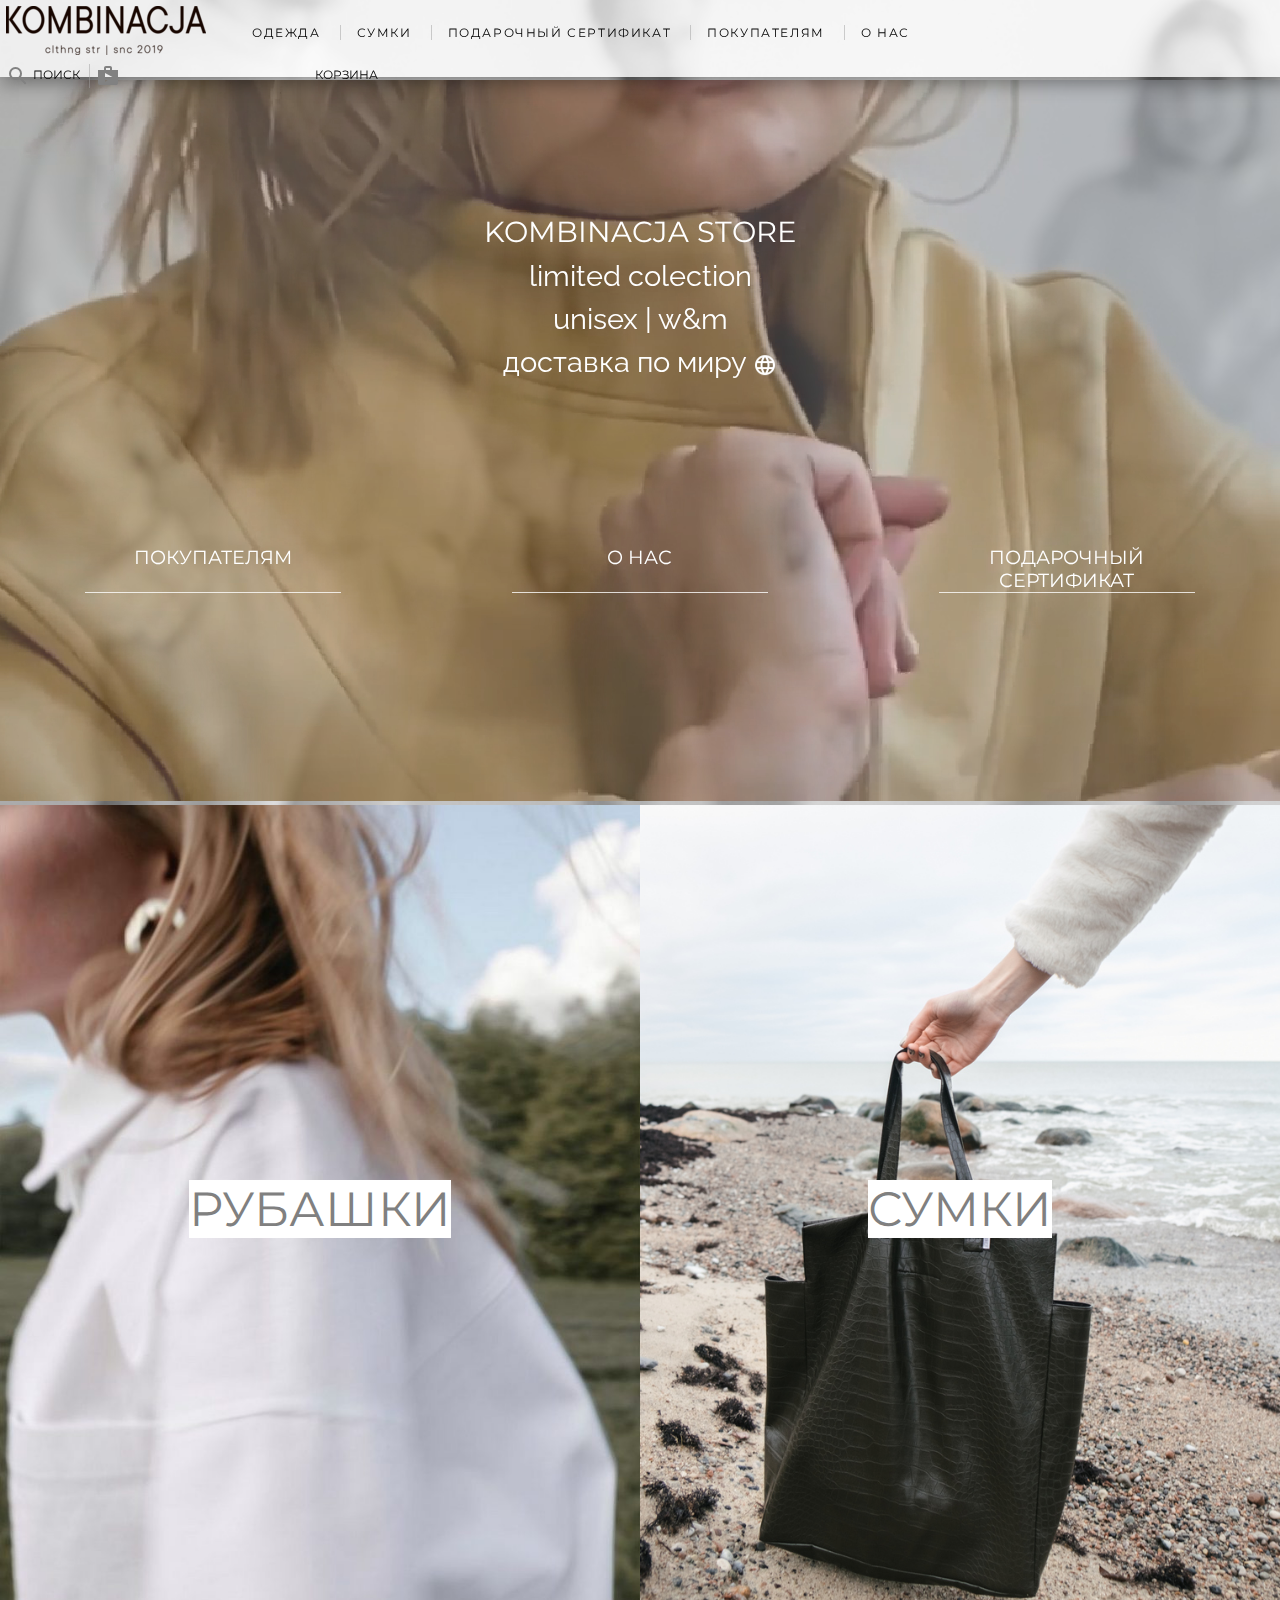
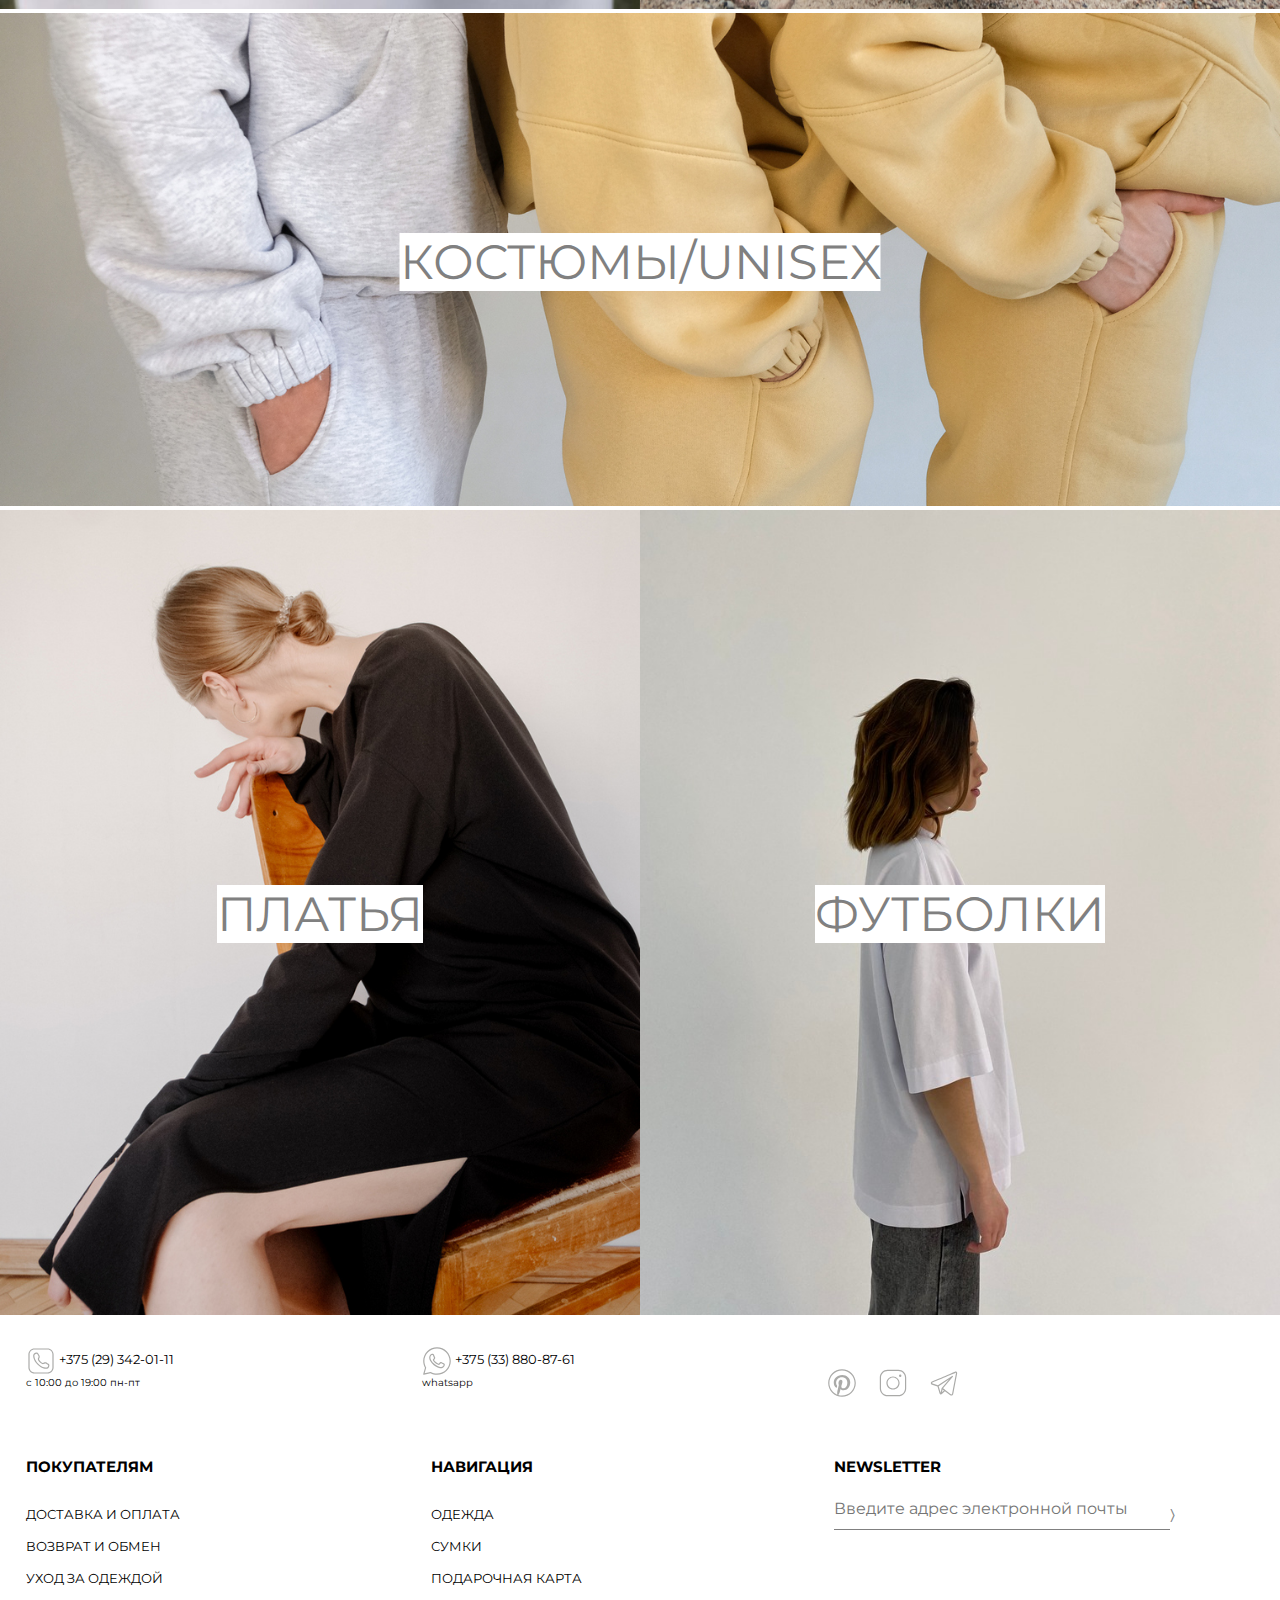
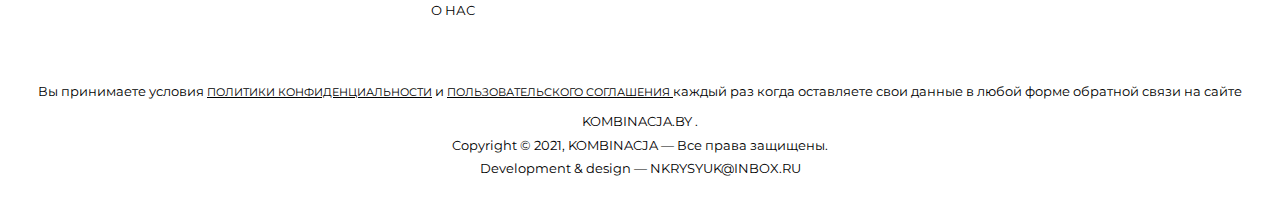
==== commit c44e1da9: "add manifest.json" ====
--- a/index.html
+++ b/index.html
@@ -3,12 +3,16 @@
 <head>
   <meta charset="UTF-8">
   <meta name="viewport" content="width=device-width, initial-scale=1">
+  <meta property="og:type" content="website">
   <meta property="og:title" content="KOMBINACJA">
   <meta property="og:site_name" content="kombinacja.by">
   <meta property="og:url" content="index.html">
   <meta property="og:description" content="Бренд дизайнерской одежды для людей в гармонии с собой и миром вокруг.">
   <meta property="og:image" content="./images/for_open-graph.jpg">
+  <meta property="og:image:width" content="968">
+  <meta property="og:image:height" content="504">
   <title>KOMBINACJA</title>
+  <link rel="manifest" href="manifest.json">
   <link rel="shortcut icon" href="./favicon/favicon.ico">
   <link rel="stylesheet" href="./css/style_index.css">
   <link rel="stylesheet" href="./css/shared.css">
@@ -21,8 +25,8 @@
     rel="stylesheet">
 </head>
 <body>
-  <div class="btn-toTop" id="toTop"></div>
-  <div id="search" class="search">
+  <div role="button" class="btn-toTop" id="toTop"></div>
+  <section role="search" id="search" class="search">
     <a role="button" href="javascript:void(0)" class="btn-close" onclick="closeSearch()">×</a>
       <input class="search__input" type="search" placeholder="Введите поисковой запрос">
      <div class="search-resalt"><h3 class="header">Часто ищут:</h3>
@@ -32,9 +36,9 @@
         <li><a href="clothes.html?type=dress">Платья</a></li>
         <li><a href="clothes.html?type=costumes">Костюмы</a></li>
       </ul></div> 
-  </div>
-  <div id="bag" class="bag">
-    <a href="javascript:void(0)" class="btn-close" onclick="closeBag()">×</a>
+  </section>
+  <section id="bag" class="bag">
+    <a role="button" href="javascript:void(0)" class="btn-close" onclick="closeBag()">×</a>
     <div class="bag-wrapper">
       <ul>
         <li class="bag__tablinks" onclick="openContentBag(event, 'my-bag')">
@@ -61,22 +65,21 @@
         Купите их, пока они не закончились!
       </div>
     </div>
-  </div>
-
+  </section>
   <header class="main-header">
-    <div class="logo">
-      <span class="material-icons" onclick="openMobileMenu()">
+    <section role="banner" class="logo">
+      <span role="button" class="material-icons" onclick="openMobileMenu()">
         menu
       </span>
       <a href="index.html">
-        <img src="./images/3_kombinacja_лого_черн.OULWl.png">
+        <img src="./images/3_kombinacja_лого_черн.OULWl.png" alt="KOMBINACJA" title="KOMBINACJA">
       </a>
-    </div>
-    <section class="main-header__mobile-menu" id="mobile-menu" >
+    </section>
+    <section role="navigation" class="main-header__mobile-menu" id="mobile-menu" >
       <a href="javascript:void(0)" class="btn-close" onclick="closeMobileMenu()">×</a>
       <nav class="mobile-menu_wrapper">
-        <ul class="mobile-menu-list">
-          <li><a href="javascript:void(0)" class="accordion">Одежда <span>+</span></a>
+        <ul class="mobile-menu-list" role="tree">
+          <li><a href="javascript:void(0)" class="accordion" role="treeitem">Одежда <span>+</span></a>
             <ul class="mobile-submenu">
               <li><a href="clothes.html?type=t-shirt">Футболки/Лонгсливы</a></li>
               <li><a href="clothes.html?type=shirts">Рубашки</a></li>
@@ -84,21 +87,21 @@
               <li><a href="clothes.html?type=costumes">Костюмы</a></li>
             </ul>
           </li>
-          <li><a href="javascript:void(0)" class="accordion">Сумки<span>+</span></a>
+          <li><a href="javascript:void(0)" class="accordion"  role="treeitem">Сумки<span>+</span></a>
             <ul class="mobile-submenu">
               <li><a href="bags.html?type=shoppers">Шопперы</a></li>
               <li><a href="bags.html?type=waist_bags">Поясные</a></li>
             </ul>
           </li>
-          <li><a href="gift_card.html">Подарочная карта</a></li>
-          <li><a href="buyers.html">Покупателям</a></li>
-          <li><a href="about.html">О нас</a></li>
+          <li><a href="gift_card.html" target="_blank">Подарочная карта</a></li>
+          <li><a href="buyers.html" target="_blank">Покупателям</a></li>
+          <li><a href="about.html" target="_blank">О нас</a></li>
         </ul>
       </nav>
     </section>
-    <section class="main-header__menu">
-      <ul class="menu-list">
-        <li class="clothes menu-list__item"><a href="clothes.html?type=t-shirt">Одежда</a>
+    <section role="navigation" class="main-header__menu">
+      <ul class="menu-list" role="tree">
+        <li class="clothes menu-list__item"><a href="clothes.html?type=t-shirt" role="treeitem">Одежда</a>
           <div class="hidden-block">
             <ul class="hidden-block__submenu">
               <li><a href="clothes.html?type=t-shirt">Футболки/Лонгсливы</a></li>
@@ -107,28 +110,28 @@
               <li><a href="clothes.html?type=costumes">Костюмы</a></li>
             </ul>
             <div class="hidden-block__img-wrapper">
-              <img src="./images/clothes.jpg">
-              <img src="./images/clothes1.JPG">
-              <img src="./images/clothes2.jpg">
+              <img src="./images/clothes.jpg" alt="Футболка">
+              <img src="./images/clothes1.JPG" alt="Костюм">
+              <img src="./images/clothes2.jpg" alt="Костюм">
             </div>
           </div>
         </li>
-        <li class="bags menu-list__item"><a href="bags.html?type=shoppers">Сумки</a>
+        <li class="bags menu-list__item"><a href="bags.html?type=shoppers" role="treeitem">Сумки</a>
           <div class="hidden-block">
             <ul class="hidden-block__submenu">
               <li><a href="bags.html?type=shoppers">Шопперы</a></li>
               <li><a href="bags.html?type=waist_bags">Поясные</a></li>
             </ul>
             <div class="hidden-block__img-wrapper">
-              <img src="./images/bag.jpg">
-              <img src="./images/bag1.jpg">
-              <img src="./images/bag2.jpg">
-            </div>
+              <img src="./images/bag.jpg"  alt="Сумка">
+              <img src="./images/bag1.jpg" alt="Сумка">
+              <img src="./images/bag2.jpg" alt="Сумка">
+            </div> 
           </div>
         </li>
-        <li class="gift-card"><a href="gift_card.html">Подарочный сертификат</a></li>
-        <li class="buyers"><a href="buyers.html">Покупателям</a></li>
-        <li class="about"><a href="about.html">О нас</a></li>
+        <li class="gift-card"><a href="gift_card.html" target="_blank">Подарочный сертификат</a></li>
+        <li class="buyers"><a href="buyers.html" target="_blank">Покупателям</a></li>
+        <li class="about"><a href="about.html" target="_blank">О нас</a></li>
       </ul>
     </section>
 
@@ -149,7 +152,7 @@
       </div>
     </div>
   </header>
-  <main class="main_index">
+  <main class="main_index" role="main">
     <section class="video-wrapper">
       <video autoplay muted loop class="main_index__video">
         <source src="./movies/IMG_0077 (1).mp4" type="video/mp4">
@@ -170,32 +173,32 @@
     <section class="img-wrapper">
       <article class="shirts">
         <p class="section-title">Рубашки</p>
-        <a href="clothes.html?type=shirts">
-          <img src="./images/img_index/bluza.jpg" alt="">
+        <a href="clothes.html?type=shirts" target="_blank">
+          <img src="./images/img_index/bluza.jpg" alt="Рубашки">
         </a>
       </article>
       <article class="bags">
         <p class="section-title">Сумки</p>
-        <a href="bags.html?type=shoppers">
-          <img src="./images/img_index/bag.jpg" alt="">
+        <a href="bags.html?type=shoppers" target="_blank">
+          <img src="./images/img_index/bag.jpg" alt="Сумки">
         </a>
       </article>
       <article class="costums">
         <p class="section-title">Костюмы/UNISEX</p>
-        <a href="clothes.html?type=costumes">
-          <img src="./images/img_index/sport_kostyum.JPG" alt="">
+        <a href="clothes.html?type=costumes" target="_blank">
+          <img src="./images/img_index/sport_kostyum.JPG" alt="Костюмы/UNISEX">
         </a>
       </article>
       <article class="dress">
         <p class="section-title">Платья</p>
-        <a href="clothes.html?type=dress">
-          <img src="./images/img_index/dress.jpg" alt="">
+        <a href="clothes.html?type=dress" target="_blank">
+          <img src="./images/img_index/dress.jpg" alt="Платья">
         </a>
       </article>
       <article class="t-shirts">
         <p class="section-title">Футболки</p>
-        <a href="clothes.html?type=t-shirt">
-          <img src="./images/img_index/futbolka.JPG" alt="">
+        <a href="clothes.html?type=t-shirt" target="_blank">
+          <img src="./images/img_index/futbolka.JPG" alt="Футболки">
         </a>
       </article>
     </section>
@@ -223,7 +226,6 @@
                 d="M 25 2 C 12.309534 2 2 12.309534 2 25 C 2 29.079097 3.1186875 32.88588 4.984375 36.208984 L 2.0371094 46.730469 A 1.0001 1.0001 0 0 0 3.2402344 47.970703 L 14.210938 45.251953 C 17.434629 46.972929 21.092591 48 25 48 C 37.690466 48 48 37.690466 48 25 C 48 12.309534 37.690466 2 25 2 z M 25 4 C 36.609534 4 46 13.390466 46 25 C 46 36.609534 36.609534 46 25 46 C 21.278025 46 17.792121 45.029635 14.761719 43.333984 A 1.0001 1.0001 0 0 0 14.033203 43.236328 L 4.4257812 45.617188 L 7.0019531 36.425781 A 1.0001 1.0001 0 0 0 6.9023438 35.646484 C 5.0606869 32.523592 4 28.890107 4 25 C 4 13.390466 13.390466 4 25 4 z M 16.642578 13 C 16.001539 13 15.086045 13.23849 14.333984 14.048828 C 13.882268 14.535548 12 16.369511 12 19.59375 C 12 22.955271 14.331391 25.855848 14.613281 26.228516 L 14.615234 26.228516 L 14.615234 26.230469 C 14.588494 26.195329 14.973031 26.752191 15.486328 27.419922 C 15.999626 28.087653 16.717405 28.96464 17.619141 29.914062 C 19.422612 31.812909 21.958282 34.007419 25.105469 35.349609 C 26.554789 35.966779 27.698179 36.339417 28.564453 36.611328 C 30.169845 37.115426 31.632073 37.038799 32.730469 36.876953 C 33.55263 36.755876 34.456878 36.361114 35.351562 35.794922 C 36.246248 35.22873 37.12309 34.524722 37.509766 33.455078 C 37.786772 32.688244 37.927591 31.979598 37.978516 31.396484 C 38.003976 31.104927 38.007211 30.847602 37.988281 30.609375 C 37.969311 30.371148 37.989581 30.188664 37.767578 29.824219 C 37.302009 29.059804 36.774753 29.039853 36.224609 28.767578 C 35.918939 28.616297 35.048661 28.191329 34.175781 27.775391 C 33.303883 27.35992 32.54892 26.991953 32.083984 26.826172 C 31.790239 26.720488 31.431556 26.568352 30.914062 26.626953 C 30.396569 26.685553 29.88546 27.058933 29.587891 27.5 C 29.305837 27.918069 28.170387 29.258349 27.824219 29.652344 C 27.819619 29.649544 27.849659 29.663383 27.712891 29.595703 C 27.284761 29.383815 26.761157 29.203652 25.986328 28.794922 C 25.2115 28.386192 24.242255 27.782635 23.181641 26.847656 L 23.181641 26.845703 C 21.603029 25.455949 20.497272 23.711106 20.148438 23.125 C 20.171937 23.09704 20.145643 23.130901 20.195312 23.082031 L 20.197266 23.080078 C 20.553781 22.728924 20.869739 22.309521 21.136719 22.001953 C 21.515257 21.565866 21.68231 21.181437 21.863281 20.822266 C 22.223954 20.10644 22.02313 19.318742 21.814453 18.904297 L 21.814453 18.902344 C 21.828863 18.931014 21.701572 18.650157 21.564453 18.326172 C 21.426943 18.001263 21.251663 17.580039 21.064453 17.130859 C 20.690033 16.232501 20.272027 15.224912 20.023438 14.634766 L 20.023438 14.632812 C 19.730591 13.937684 19.334395 13.436908 18.816406 13.195312 C 18.298417 12.953717 17.840778 13.022402 17.822266 13.021484 L 17.820312 13.021484 C 17.450668 13.004432 17.045038 13 16.642578 13 z M 16.642578 15 C 17.028118 15 17.408214 15.004701 17.726562 15.019531 C 18.054056 15.035851 18.033687 15.037192 17.970703 15.007812 C 17.906713 14.977972 17.993533 14.968282 18.179688 15.410156 C 18.423098 15.98801 18.84317 16.999249 19.21875 17.900391 C 19.40654 18.350961 19.582292 18.773816 19.722656 19.105469 C 19.863021 19.437122 19.939077 19.622295 20.027344 19.798828 L 20.027344 19.800781 L 20.029297 19.802734 C 20.115837 19.973483 20.108185 19.864164 20.078125 19.923828 C 19.867096 20.342656 19.838461 20.445493 19.625 20.691406 C 19.29998 21.065838 18.968453 21.483404 18.792969 21.65625 C 18.639439 21.80707 18.36242 22.042032 18.189453 22.501953 C 18.016221 22.962578 18.097073 23.59457 18.375 24.066406 C 18.745032 24.6946 19.964406 26.679307 21.859375 28.347656 C 23.05276 29.399678 24.164563 30.095933 25.052734 30.564453 C 25.940906 31.032973 26.664301 31.306607 26.826172 31.386719 C 27.210549 31.576953 27.630655 31.72467 28.119141 31.666016 C 28.607627 31.607366 29.02878 31.310979 29.296875 31.007812 L 29.298828 31.005859 C 29.655629 30.601347 30.715848 29.390728 31.224609 28.644531 C 31.246169 28.652131 31.239109 28.646231 31.408203 28.707031 L 31.408203 28.708984 L 31.410156 28.708984 C 31.487356 28.736474 32.454286 29.169267 33.316406 29.580078 C 34.178526 29.990889 35.053561 30.417875 35.337891 30.558594 C 35.748225 30.761674 35.942113 30.893881 35.992188 30.894531 C 35.995572 30.982516 35.998992 31.07786 35.986328 31.222656 C 35.951258 31.624292 35.8439 32.180225 35.628906 32.775391 C 35.523582 33.066746 34.975018 33.667661 34.283203 34.105469 C 33.591388 34.543277 32.749338 34.852514 32.4375 34.898438 C 31.499896 35.036591 30.386672 35.087027 29.164062 34.703125 C 28.316336 34.437036 27.259305 34.092596 25.890625 33.509766 C 23.114812 32.325956 20.755591 30.311513 19.070312 28.537109 C 18.227674 27.649908 17.552562 26.824019 17.072266 26.199219 C 16.592866 25.575584 16.383528 25.251054 16.208984 25.021484 L 16.207031 25.019531 C 15.897202 24.609805 14 21.970851 14 19.59375 C 14 17.077989 15.168497 16.091436 15.800781 15.410156 C 16.132721 15.052495 16.495617 15 16.642578 15 z">
               </path>
             </svg>
-
             <a href="https://api.whatsapp.com/send?phone=79858819304">
               +375 (33) 880-87-61
             </a>
@@ -258,7 +260,6 @@
             </ul>
           </li>
         </ul>
-
       </div>
       <div class="footer__consumer">
         <h3 class="header">Покупателям</h3>
@@ -288,7 +289,7 @@
           каждый раз когда оставляете свои данные
           в любой форме обратной связи на сайте <a href="index.html">kombinacja.by</a> .
         </p>
-        <p>
+        <p role="contentinfo">
           Copyright © 2021, KOMBINACJA — Все права защищены.<br>
           Development & design —
           <a href="mailto:nkrysyuk@inbox.ru">nkrysyuk@inbox.ru</a>
--- a/css/shared.css
+++ b/css/shared.css
@@ -17,6 +17,7 @@
   background: url(../images/DSCF4626-2.JPG) center center no-repeat;
   background-size: cover;
   background-attachment: fixed;
+  overflow-x: hidden;
 }
 
 a {
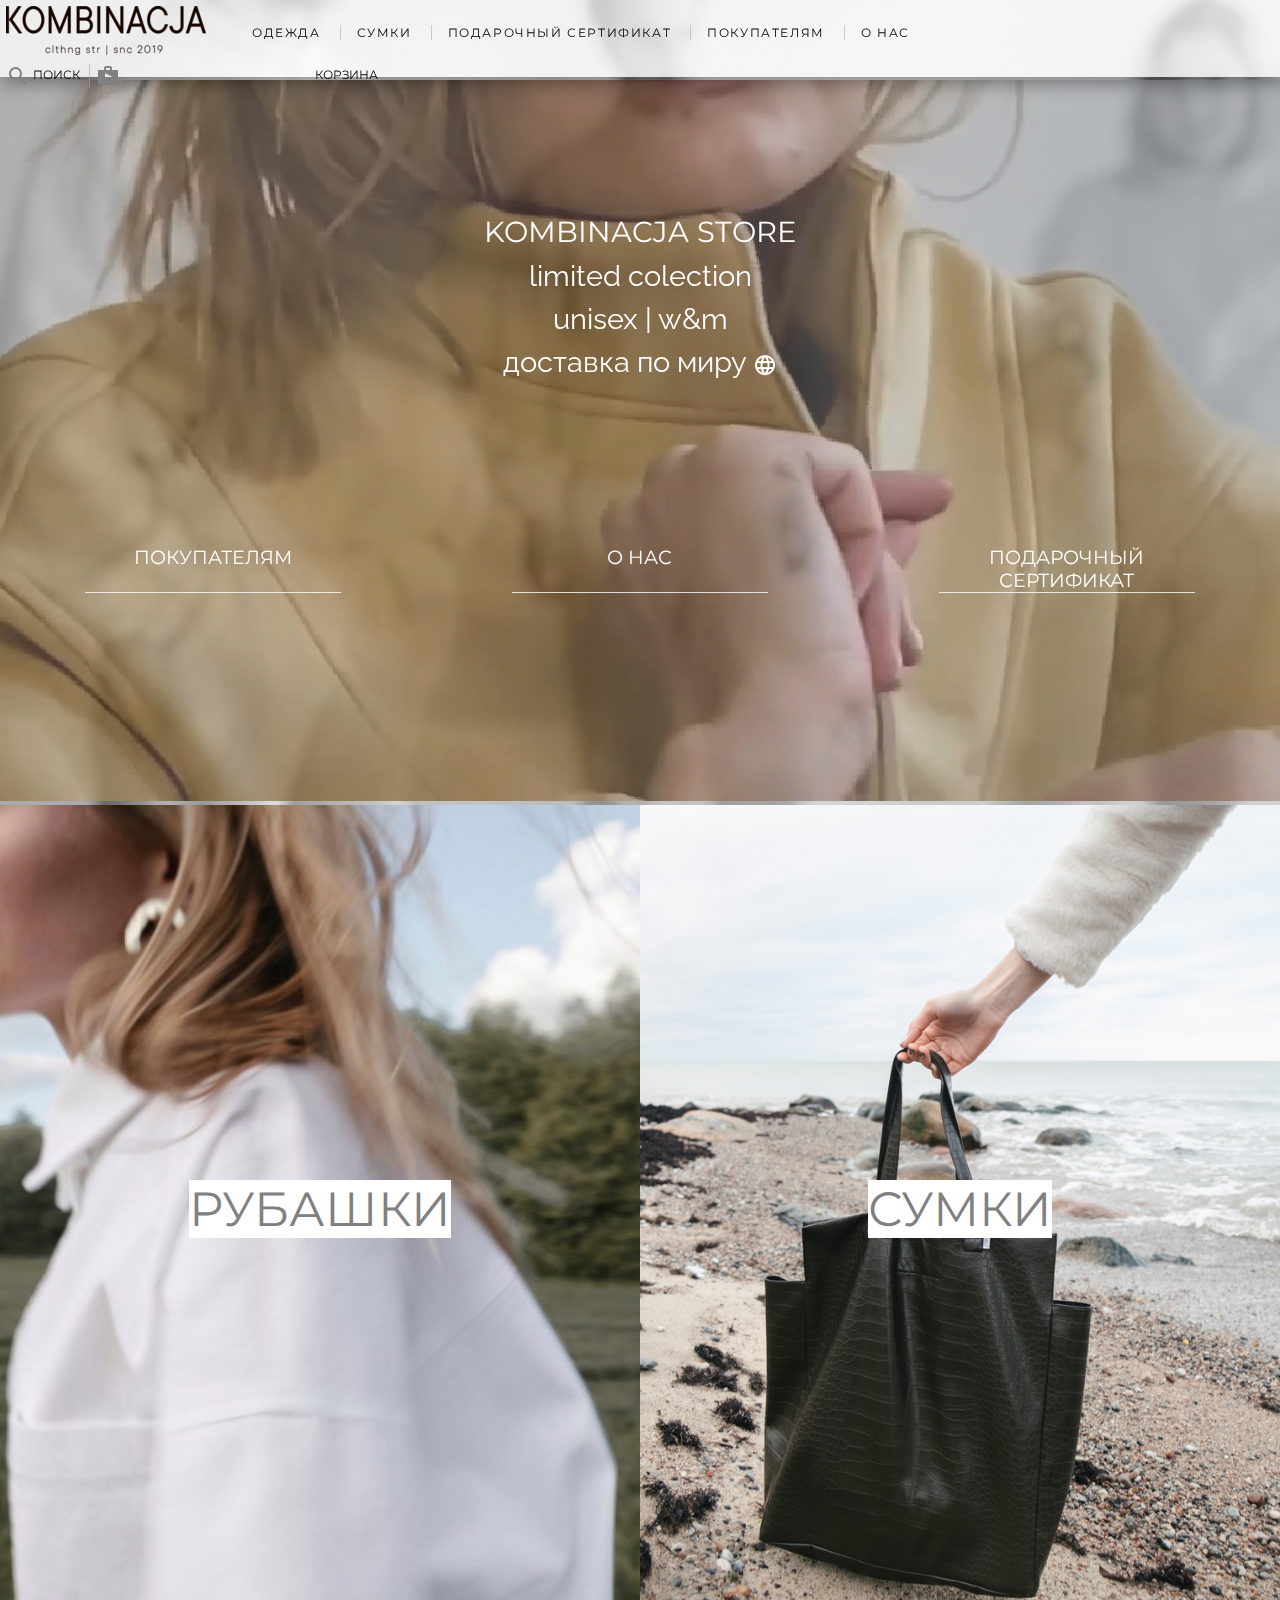
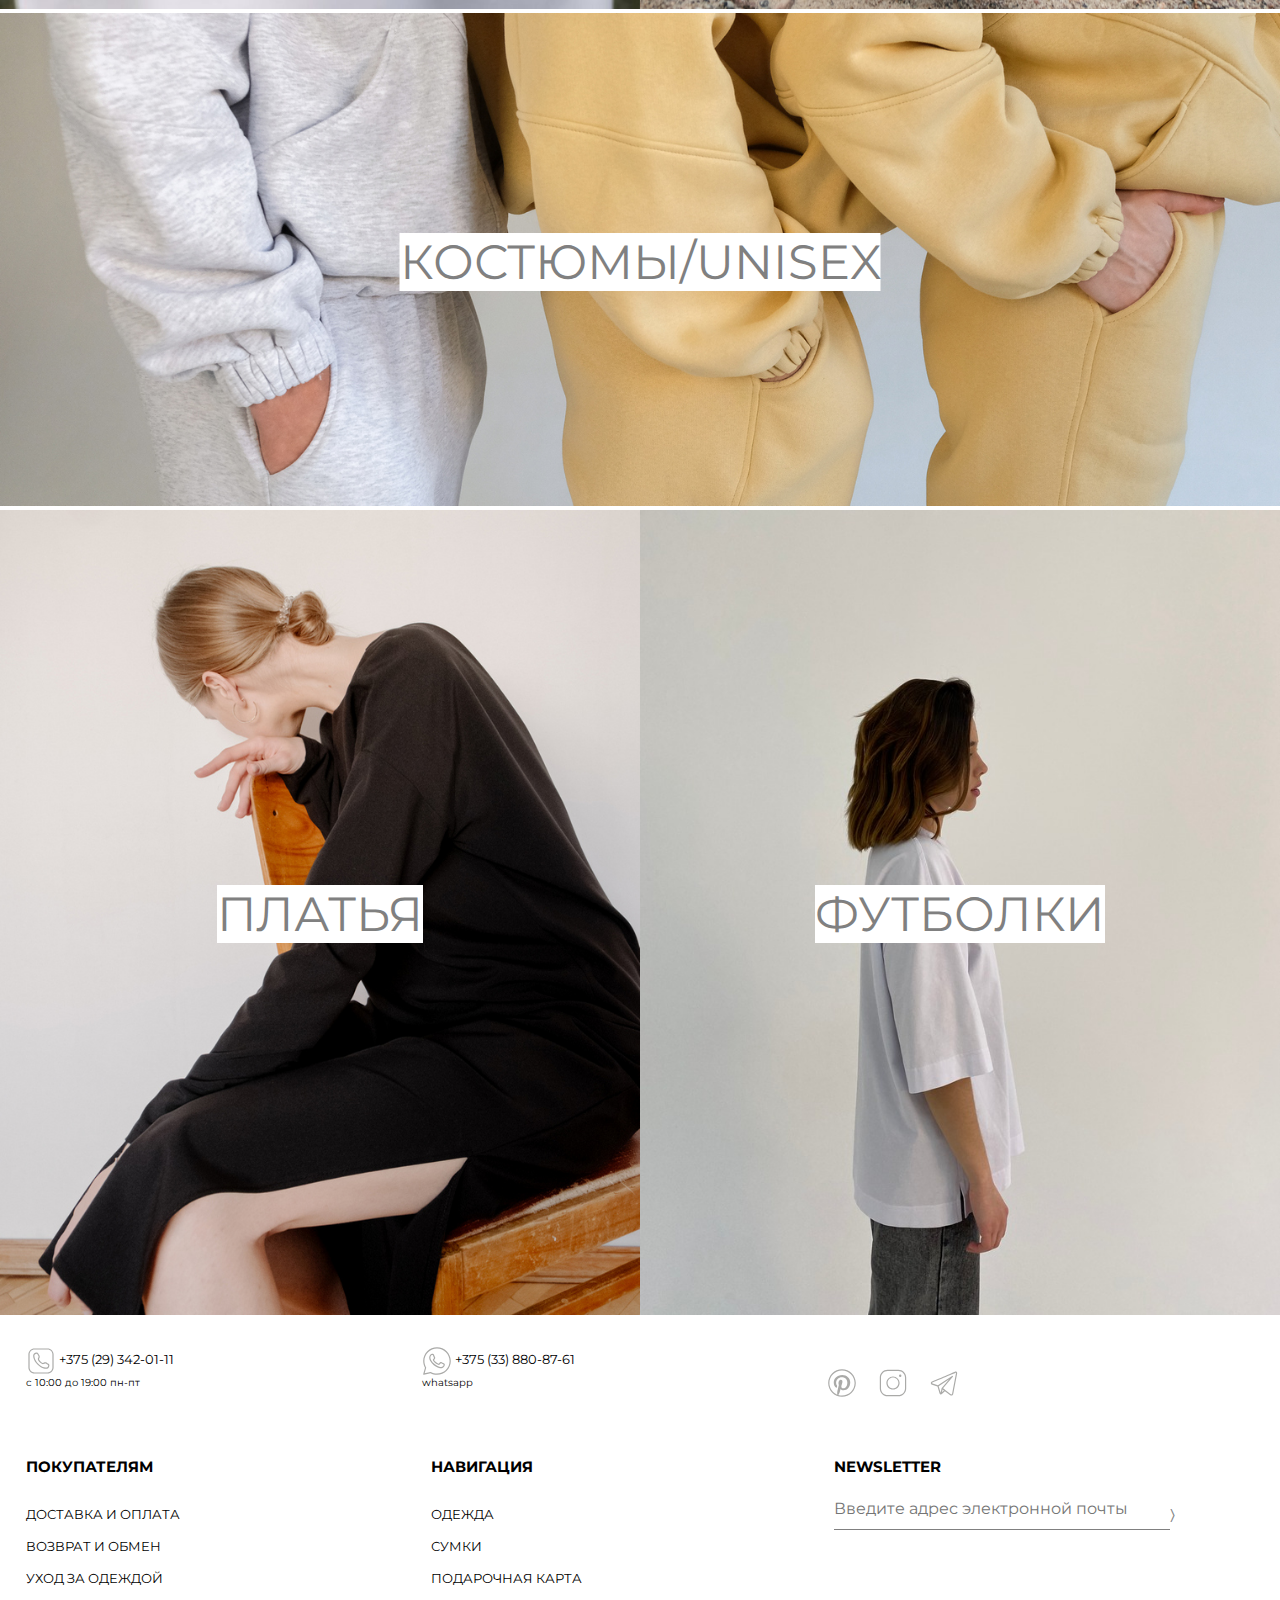
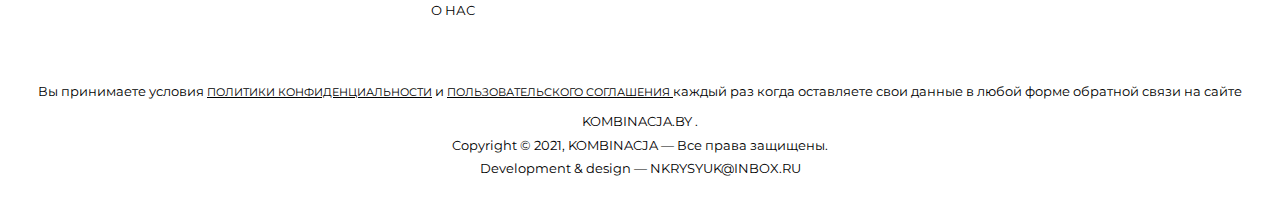
==== commit 5c4cbc89: "file formatting" ====
--- a/index.html
+++ b/index.html
@@ -1,5 +1,6 @@
 <!DOCTYPE html>
 <html lang="en">
+
 <head>
   <meta charset="UTF-8">
   <meta name="viewport" content="width=device-width, initial-scale=1">
@@ -24,18 +25,21 @@
     href="https://fonts.googleapis.com/css2?family=Jura:wght@300;400&family=M+PLUS+1:wght@200&family=Montserrat:wght@300&family=Raleway:wght@200&family=Roboto+Condensed:ital,wght@0,300;0,700;1,700&family=Roboto:wght@300&family=Shippori+Antique+B1&family=Source+Sans+Pro&display=swap"
     rel="stylesheet">
 </head>
+
 <body>
   <div role="button" class="btn-toTop" id="toTop"></div>
   <section role="search" id="search" class="search">
     <a role="button" href="javascript:void(0)" class="btn-close" onclick="closeSearch()">×</a>
-      <input class="search__input" type="search" placeholder="Введите поисковой запрос">
-     <div class="search-resalt"><h3 class="header">Часто ищут:</h3>
+    <input class="search__input" type="search" placeholder="Введите поисковой запрос">
+    <div class="search-resalt">
+      <h3 class="header">Часто ищут:</h3>
       <ul class="search-resalt__list">
         <li><a href="clothes.html?type=t-shirt">Футболки/Лонгсливы</a></li>
         <li><a href="clothes.html?type=shirts">Рубашки</a></li>
         <li><a href="clothes.html?type=dress">Платья</a></li>
         <li><a href="clothes.html?type=costumes">Костюмы</a></li>
-      </ul></div> 
+      </ul>
+    </div>
   </section>
   <section id="bag" class="bag">
     <a role="button" href="javascript:void(0)" class="btn-close" onclick="closeBag()">×</a>
@@ -75,7 +79,7 @@
         <img src="./images/3_kombinacja_лого_черн.OULWl.png" alt="KOMBINACJA" title="KOMBINACJA">
       </a>
     </section>
-    <section role="navigation" class="main-header__mobile-menu" id="mobile-menu" >
+    <section role="navigation" class="main-header__mobile-menu" id="mobile-menu">
       <a href="javascript:void(0)" class="btn-close" onclick="closeMobileMenu()">×</a>
       <nav class="mobile-menu_wrapper">
         <ul class="mobile-menu-list" role="tree">
@@ -87,7 +91,7 @@
               <li><a href="clothes.html?type=costumes">Костюмы</a></li>
             </ul>
           </li>
-          <li><a href="javascript:void(0)" class="accordion"  role="treeitem">Сумки<span>+</span></a>
+          <li><a href="javascript:void(0)" class="accordion" role="treeitem">Сумки<span>+</span></a>
             <ul class="mobile-submenu">
               <li><a href="bags.html?type=shoppers">Шопперы</a></li>
               <li><a href="bags.html?type=waist_bags">Поясные</a></li>
@@ -123,10 +127,10 @@
               <li><a href="bags.html?type=waist_bags">Поясные</a></li>
             </ul>
             <div class="hidden-block__img-wrapper">
-              <img src="./images/bag.jpg"  alt="Сумка">
+              <img src="./images/bag.jpg" alt="Сумка">
               <img src="./images/bag1.jpg" alt="Сумка">
               <img src="./images/bag2.jpg" alt="Сумка">
-            </div> 
+            </div>
           </div>
         </li>
         <li class="gift-card"><a href="gift_card.html" target="_blank">Подарочный сертификат</a></li>
--- a/css/shared.css
+++ b/css/shared.css
@@ -58,7 +58,7 @@
   margin: 0.5em;
 }
 
-.menu-list li>a {
+.menu-list li > a {
   margin: 0 1rem;
   color: black;
   letter-spacing: 0.1rem;
@@ -78,7 +78,7 @@
   border-left: none;
 }
 
-.menu-list li:hover>a {
+.menu-list li:hover > a {
   font-weight: bold;
   text-decoration: underline;
 }
@@ -176,7 +176,7 @@
   margin: 0.7em;
 }
 
-.footer__contacts-list>* {
+.footer__contacts-list > * {
   display: inline-block;
   width: 32%;
 }
@@ -195,7 +195,7 @@
   z-index: 10;
 }
 
-.footer-wrapper>* {
+.footer-wrapper > * {
   flex: 1 100%;
   padding: 2em;
 }
@@ -268,7 +268,7 @@
   vertical-align: top;
 }
 
-.hidden-block__submenu>* {
+.hidden-block__submenu > * {
   margin: 0.5em;
   padding: 0.5em;
   border: none;
@@ -280,7 +280,7 @@
   width: 45%;
 }
 
-.hidden-block__img-wrapper>* {
+.hidden-block__img-wrapper > * {
   width: 32%;
 }
 
@@ -321,7 +321,7 @@
   right: 2rem;
 }
 
-.search-resalt{
+.search-resalt {
   position: relative;
   top: 25%;
   left: 25%;
@@ -329,12 +329,12 @@
 }
 
 .search-resalt__list a {
-color: white;
-text-transform: capitalize;
+  color: white;
+  text-transform: capitalize;
 }
 
 .search .header {
-  color: white; 
+  color: white;
 }
 
 /*____bag_block___*/
@@ -451,7 +451,7 @@
     font-size: 0.7rem;
   }
 
-  .menu-list li>a {
+  .menu-list li > a {
     margin: 0 0.5rem;
   }
 
@@ -502,7 +502,7 @@
 }
 
 @media screen and (max-width : 576px) {
-  .footer-wrapper > * {
+  .footer-wrapper>* {
     text-align: center;
   }
 
@@ -510,10 +510,8 @@
     line-height: 2em;
   }
 
-  .footer__contacts-list>* {
+  .footer__contacts-list > * {
     display: block;
     width: 100%;
   }
-}
-
-
+}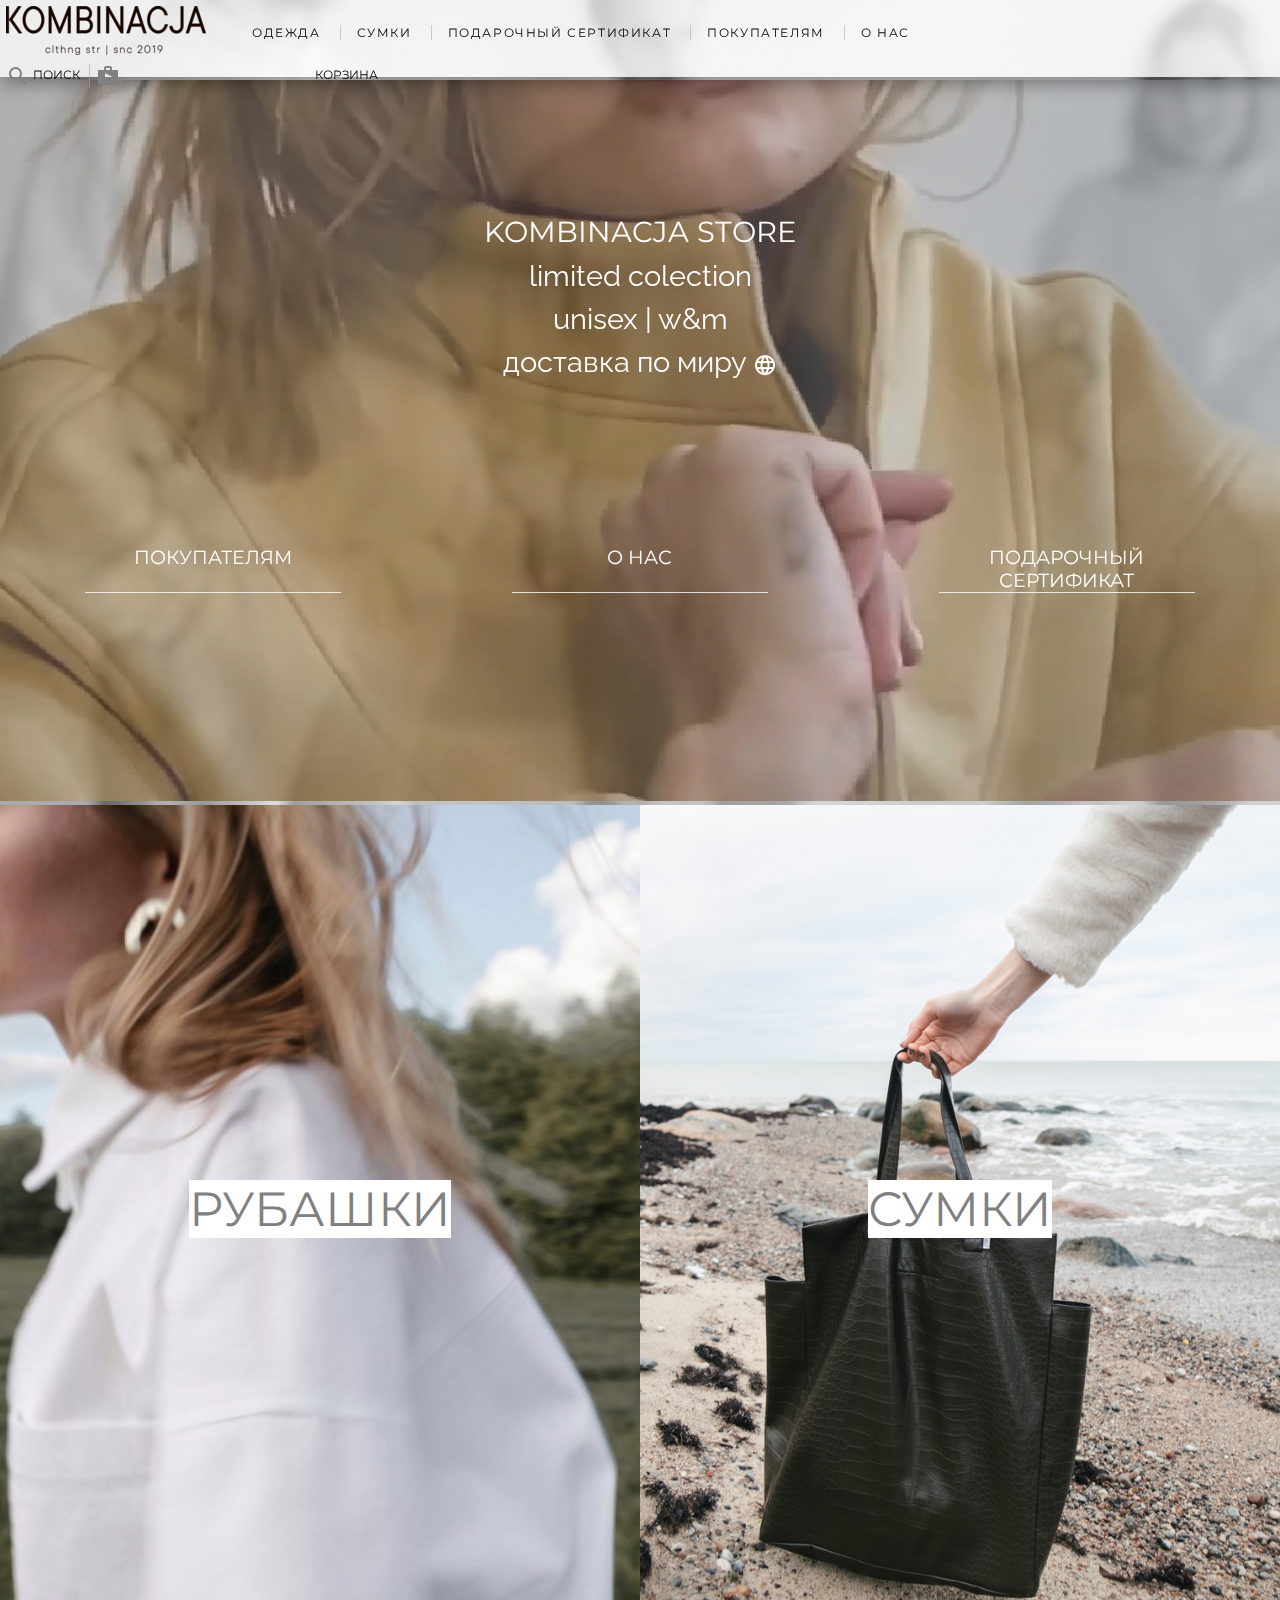
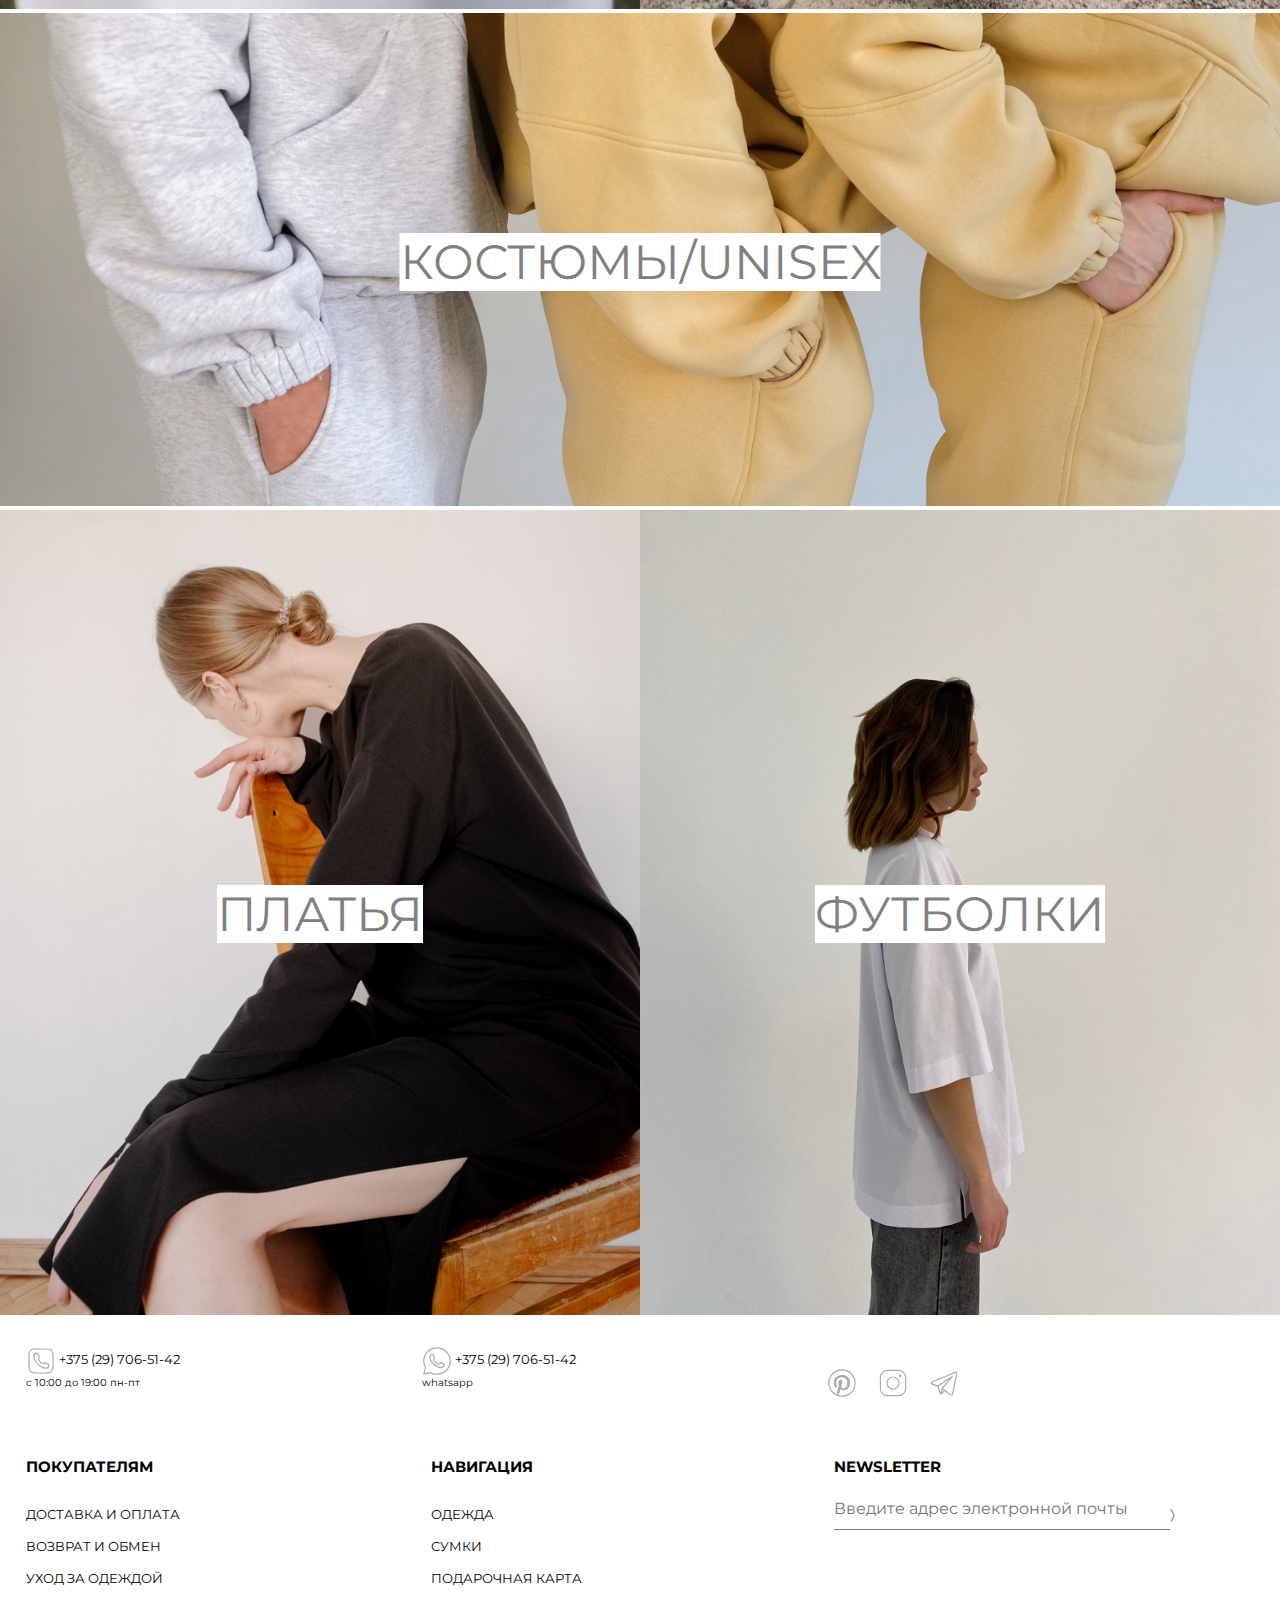
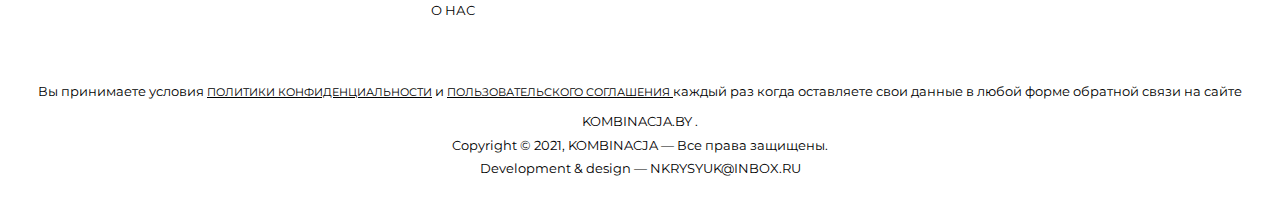
==== commit ef2c8fcb: "link changes" ====
--- a/index.html
+++ b/index.html
@@ -218,8 +218,8 @@
                 d="M 14 3.9902344 C 8.4886661 3.9902344 4 8.4789008 4 13.990234 L 4 35.990234 C 4 41.501568 8.4886661 45.990234 14 45.990234 L 36 45.990234 C 41.511334 45.990234 46 41.501568 46 35.990234 L 46 13.990234 C 46 8.4789008 41.511334 3.9902344 36 3.9902344 L 14 3.9902344 z M 14 5.9902344 L 36 5.9902344 C 40.430666 5.9902344 44 9.5595687 44 13.990234 L 44 35.990234 C 44 40.4209 40.430666 43.990234 36 43.990234 L 14 43.990234 C 9.5693339 43.990234 6 40.4209 6 35.990234 L 6 13.990234 C 6 9.5595687 9.5693339 5.9902344 14 5.9902344 z M 18.048828 11.035156 C 16.003504 10.946776 14.45113 11.723922 13.474609 12.658203 C 12.986349 13.125343 12.633832 13.625179 12.392578 14.091797 C 12.151324 14.558415 11.998047 14.943108 11.998047 15.443359 C 11.998047 15.398799 11.987059 15.632684 11.980469 15.904297 C 11.973869 16.17591 11.97507 16.542045 12 16.984375 C 12.04996 17.869036 12.199897 19.065677 12.597656 20.484375 C 13.393174 23.321771 15.184446 27.043821 19.070312 30.929688 C 22.95618 34.815554 26.678014 36.606575 29.515625 37.402344 C 30.93443 37.800228 32.130881 37.949937 33.015625 38 C 33.457997 38.02503 33.822105 38.026091 34.09375 38.019531 C 34.365395 38.012931 34.601049 38.001953 34.556641 38.001953 C 35.056892 38.001953 35.441585 37.848676 35.908203 37.607422 C 36.374821 37.366168 36.874657 37.013651 37.341797 36.525391 C 38.276078 35.54887 39.053222 33.996496 38.964844 31.951172 C 38.922907 30.975693 38.381316 30.111858 37.582031 29.599609 C 36.96435 29.203814 36.005458 28.589415 34.753906 27.789062 C 33.301811 26.861299 31.44451 26.795029 29.929688 27.625 L 30.015625 27.582031 L 28.837891 28.087891 L 28.751953 28.148438 C 28.465693 28.349428 28.111154 28.386664 27.789062 28.251953 C 26.886813 27.874649 25.480985 27.133329 24.173828 25.826172 C 22.866671 24.519015 22.125351 23.113186 21.748047 22.210938 C 21.613336 21.888845 21.650568 21.534307 21.851562 21.248047 L 21.912109 21.162109 L 22.417969 19.984375 L 22.375 20.070312 C 23.204764 18.555868 23.140248 16.698619 22.210938 15.246094 C 21.410584 13.994542 20.796186 13.03565 20.400391 12.417969 C 19.888142 11.618684 19.02431 11.077096 18.048828 11.035156 z M 17.962891 13.033203 C 18.243409 13.045263 18.533045 13.209378 18.716797 13.496094 C 19.113001 14.114413 19.727696 15.07377 20.527344 16.324219 C 21.058033 17.153694 21.09533 18.243821 20.621094 19.109375 L 20.597656 19.152344 L 20.115234 20.279297 L 20.214844 20.097656 C 19.623835 20.939396 19.505055 22.032514 19.902344 22.982422 C 20.35304 24.060173 21.214923 25.695392 22.759766 27.240234 C 24.304608 28.785077 25.939827 29.64696 27.017578 30.097656 C 27.967486 30.494945 29.060604 30.376165 29.902344 29.785156 L 29.720703 29.884766 L 30.847656 29.402344 L 30.890625 29.378906 C 31.755801 28.904877 32.845877 28.944375 33.675781 29.474609 L 33.675781 29.472656 C 34.92623 30.272304 35.885587 30.886999 36.503906 31.283203 C 36.790622 31.466955 36.954736 31.756591 36.966797 32.037109 C 37.032417 33.555785 36.504954 34.506599 35.896484 35.142578 C 35.59225 35.460568 35.262335 35.691348 34.990234 35.832031 C 34.718133 35.972715 34.457889 36.001953 34.556641 36.001953 C 34.373232 36.001953 34.276633 36.013981 34.046875 36.019531 C 33.817117 36.025131 33.509144 36.025436 33.128906 36.003906 C 32.368431 35.960876 31.318757 35.831053 30.054688 35.476562 C 27.526547 34.767581 24.137509 33.168759 20.484375 29.515625 C 16.831241 25.862491 15.232169 22.473167 14.523438 19.945312 C 14.169071 18.681386 14.039037 17.631464 13.996094 16.871094 C 13.974624 16.490908 13.974899 16.18286 13.980469 15.953125 C 13.986069 15.72339 13.998047 15.626918 13.998047 15.443359 C 13.998047 15.542109 14.027287 15.281867 14.167969 15.009766 C 14.308652 14.737665 14.539432 14.40775 14.857422 14.103516 C 15.493401 13.495046 16.444215 12.967581 17.962891 13.033203 z">
               </path>
             </svg>
-            <a href="tel:8 800 350-93-85">
-              +375 (29) 342-01-11
+            <a href="tel:8 800 350-93-85" title="Связаться с нами по мобильному телефону">
+              +375 (29) 706-51-42
             </a>
             <span class="contacts-info">c 10:00 до 19:00 пн-пт</span>
           </li>
@@ -230,14 +230,14 @@
                 d="M 25 2 C 12.309534 2 2 12.309534 2 25 C 2 29.079097 3.1186875 32.88588 4.984375 36.208984 L 2.0371094 46.730469 A 1.0001 1.0001 0 0 0 3.2402344 47.970703 L 14.210938 45.251953 C 17.434629 46.972929 21.092591 48 25 48 C 37.690466 48 48 37.690466 48 25 C 48 12.309534 37.690466 2 25 2 z M 25 4 C 36.609534 4 46 13.390466 46 25 C 46 36.609534 36.609534 46 25 46 C 21.278025 46 17.792121 45.029635 14.761719 43.333984 A 1.0001 1.0001 0 0 0 14.033203 43.236328 L 4.4257812 45.617188 L 7.0019531 36.425781 A 1.0001 1.0001 0 0 0 6.9023438 35.646484 C 5.0606869 32.523592 4 28.890107 4 25 C 4 13.390466 13.390466 4 25 4 z M 16.642578 13 C 16.001539 13 15.086045 13.23849 14.333984 14.048828 C 13.882268 14.535548 12 16.369511 12 19.59375 C 12 22.955271 14.331391 25.855848 14.613281 26.228516 L 14.615234 26.228516 L 14.615234 26.230469 C 14.588494 26.195329 14.973031 26.752191 15.486328 27.419922 C 15.999626 28.087653 16.717405 28.96464 17.619141 29.914062 C 19.422612 31.812909 21.958282 34.007419 25.105469 35.349609 C 26.554789 35.966779 27.698179 36.339417 28.564453 36.611328 C 30.169845 37.115426 31.632073 37.038799 32.730469 36.876953 C 33.55263 36.755876 34.456878 36.361114 35.351562 35.794922 C 36.246248 35.22873 37.12309 34.524722 37.509766 33.455078 C 37.786772 32.688244 37.927591 31.979598 37.978516 31.396484 C 38.003976 31.104927 38.007211 30.847602 37.988281 30.609375 C 37.969311 30.371148 37.989581 30.188664 37.767578 29.824219 C 37.302009 29.059804 36.774753 29.039853 36.224609 28.767578 C 35.918939 28.616297 35.048661 28.191329 34.175781 27.775391 C 33.303883 27.35992 32.54892 26.991953 32.083984 26.826172 C 31.790239 26.720488 31.431556 26.568352 30.914062 26.626953 C 30.396569 26.685553 29.88546 27.058933 29.587891 27.5 C 29.305837 27.918069 28.170387 29.258349 27.824219 29.652344 C 27.819619 29.649544 27.849659 29.663383 27.712891 29.595703 C 27.284761 29.383815 26.761157 29.203652 25.986328 28.794922 C 25.2115 28.386192 24.242255 27.782635 23.181641 26.847656 L 23.181641 26.845703 C 21.603029 25.455949 20.497272 23.711106 20.148438 23.125 C 20.171937 23.09704 20.145643 23.130901 20.195312 23.082031 L 20.197266 23.080078 C 20.553781 22.728924 20.869739 22.309521 21.136719 22.001953 C 21.515257 21.565866 21.68231 21.181437 21.863281 20.822266 C 22.223954 20.10644 22.02313 19.318742 21.814453 18.904297 L 21.814453 18.902344 C 21.828863 18.931014 21.701572 18.650157 21.564453 18.326172 C 21.426943 18.001263 21.251663 17.580039 21.064453 17.130859 C 20.690033 16.232501 20.272027 15.224912 20.023438 14.634766 L 20.023438 14.632812 C 19.730591 13.937684 19.334395 13.436908 18.816406 13.195312 C 18.298417 12.953717 17.840778 13.022402 17.822266 13.021484 L 17.820312 13.021484 C 17.450668 13.004432 17.045038 13 16.642578 13 z M 16.642578 15 C 17.028118 15 17.408214 15.004701 17.726562 15.019531 C 18.054056 15.035851 18.033687 15.037192 17.970703 15.007812 C 17.906713 14.977972 17.993533 14.968282 18.179688 15.410156 C 18.423098 15.98801 18.84317 16.999249 19.21875 17.900391 C 19.40654 18.350961 19.582292 18.773816 19.722656 19.105469 C 19.863021 19.437122 19.939077 19.622295 20.027344 19.798828 L 20.027344 19.800781 L 20.029297 19.802734 C 20.115837 19.973483 20.108185 19.864164 20.078125 19.923828 C 19.867096 20.342656 19.838461 20.445493 19.625 20.691406 C 19.29998 21.065838 18.968453 21.483404 18.792969 21.65625 C 18.639439 21.80707 18.36242 22.042032 18.189453 22.501953 C 18.016221 22.962578 18.097073 23.59457 18.375 24.066406 C 18.745032 24.6946 19.964406 26.679307 21.859375 28.347656 C 23.05276 29.399678 24.164563 30.095933 25.052734 30.564453 C 25.940906 31.032973 26.664301 31.306607 26.826172 31.386719 C 27.210549 31.576953 27.630655 31.72467 28.119141 31.666016 C 28.607627 31.607366 29.02878 31.310979 29.296875 31.007812 L 29.298828 31.005859 C 29.655629 30.601347 30.715848 29.390728 31.224609 28.644531 C 31.246169 28.652131 31.239109 28.646231 31.408203 28.707031 L 31.408203 28.708984 L 31.410156 28.708984 C 31.487356 28.736474 32.454286 29.169267 33.316406 29.580078 C 34.178526 29.990889 35.053561 30.417875 35.337891 30.558594 C 35.748225 30.761674 35.942113 30.893881 35.992188 30.894531 C 35.995572 30.982516 35.998992 31.07786 35.986328 31.222656 C 35.951258 31.624292 35.8439 32.180225 35.628906 32.775391 C 35.523582 33.066746 34.975018 33.667661 34.283203 34.105469 C 33.591388 34.543277 32.749338 34.852514 32.4375 34.898438 C 31.499896 35.036591 30.386672 35.087027 29.164062 34.703125 C 28.316336 34.437036 27.259305 34.092596 25.890625 33.509766 C 23.114812 32.325956 20.755591 30.311513 19.070312 28.537109 C 18.227674 27.649908 17.552562 26.824019 17.072266 26.199219 C 16.592866 25.575584 16.383528 25.251054 16.208984 25.021484 L 16.207031 25.019531 C 15.897202 24.609805 14 21.970851 14 19.59375 C 14 17.077989 15.168497 16.091436 15.800781 15.410156 C 16.132721 15.052495 16.495617 15 16.642578 15 z">
               </path>
             </svg>
-            <a href="https://api.whatsapp.com/send?phone=79858819304">
-              +375 (33) 880-87-61
+            <a href="https://api.whatsapp.com/send?phone=79858819304" title="Связаться с нами в whatsapp">
+              +375 (29) 706-51-42
             </a>
             <span class="contacts-info">whatsapp</span>
           </li>
           <li>
             <ul>
-              <li class="social-icons"><a href="https://www.instagram.com/kombinacja.by/">
+              <li class="social-icons"><a href="https://www.instagram.com/kombinacja.by/" title="Мы в Pinterest">
                   <svg xmlns="http://www.w3.org/2000/svg" x="0px" y="0px" width="30" height="30" viewBox="0 0 50 50"
                     style=" fill:rgb(170,170,168) ;">
                     <path
@@ -245,7 +245,7 @@
                     </path>
                   </svg>
                 </a></li>
-              <li class="social-icons"><a href="https://www.instagram.com/kombinacja.by/">
+              <li class="social-icons"><a href="https://www.instagram.com/kombinacja.by/" title="Мы в Instagram">
                   <svg xmlns="http://www.w3.org/2000/svg" x="0px" y="0px" width="30" height="30" viewBox="0 0 50 50"
                     style=" fill:rgb(170,170,168);">
                     <path
@@ -253,7 +253,7 @@
                     </path>
                   </svg>
                 </a></li>
-              <li class="social-icons "><a href="https://www.instagram.com/kombinacja.by/">
+              <li class="social-icons "><a href="https://www.instagram.com/kombinacja.by/" title="Мы в Telegram">
                   <svg xmlns="http://www.w3.org/2000/svg" x="0px" y="0px" width="30" height="30" viewBox="0 0 50 50"
                     style=" fill:rgb(170,170,168);">
                     <path
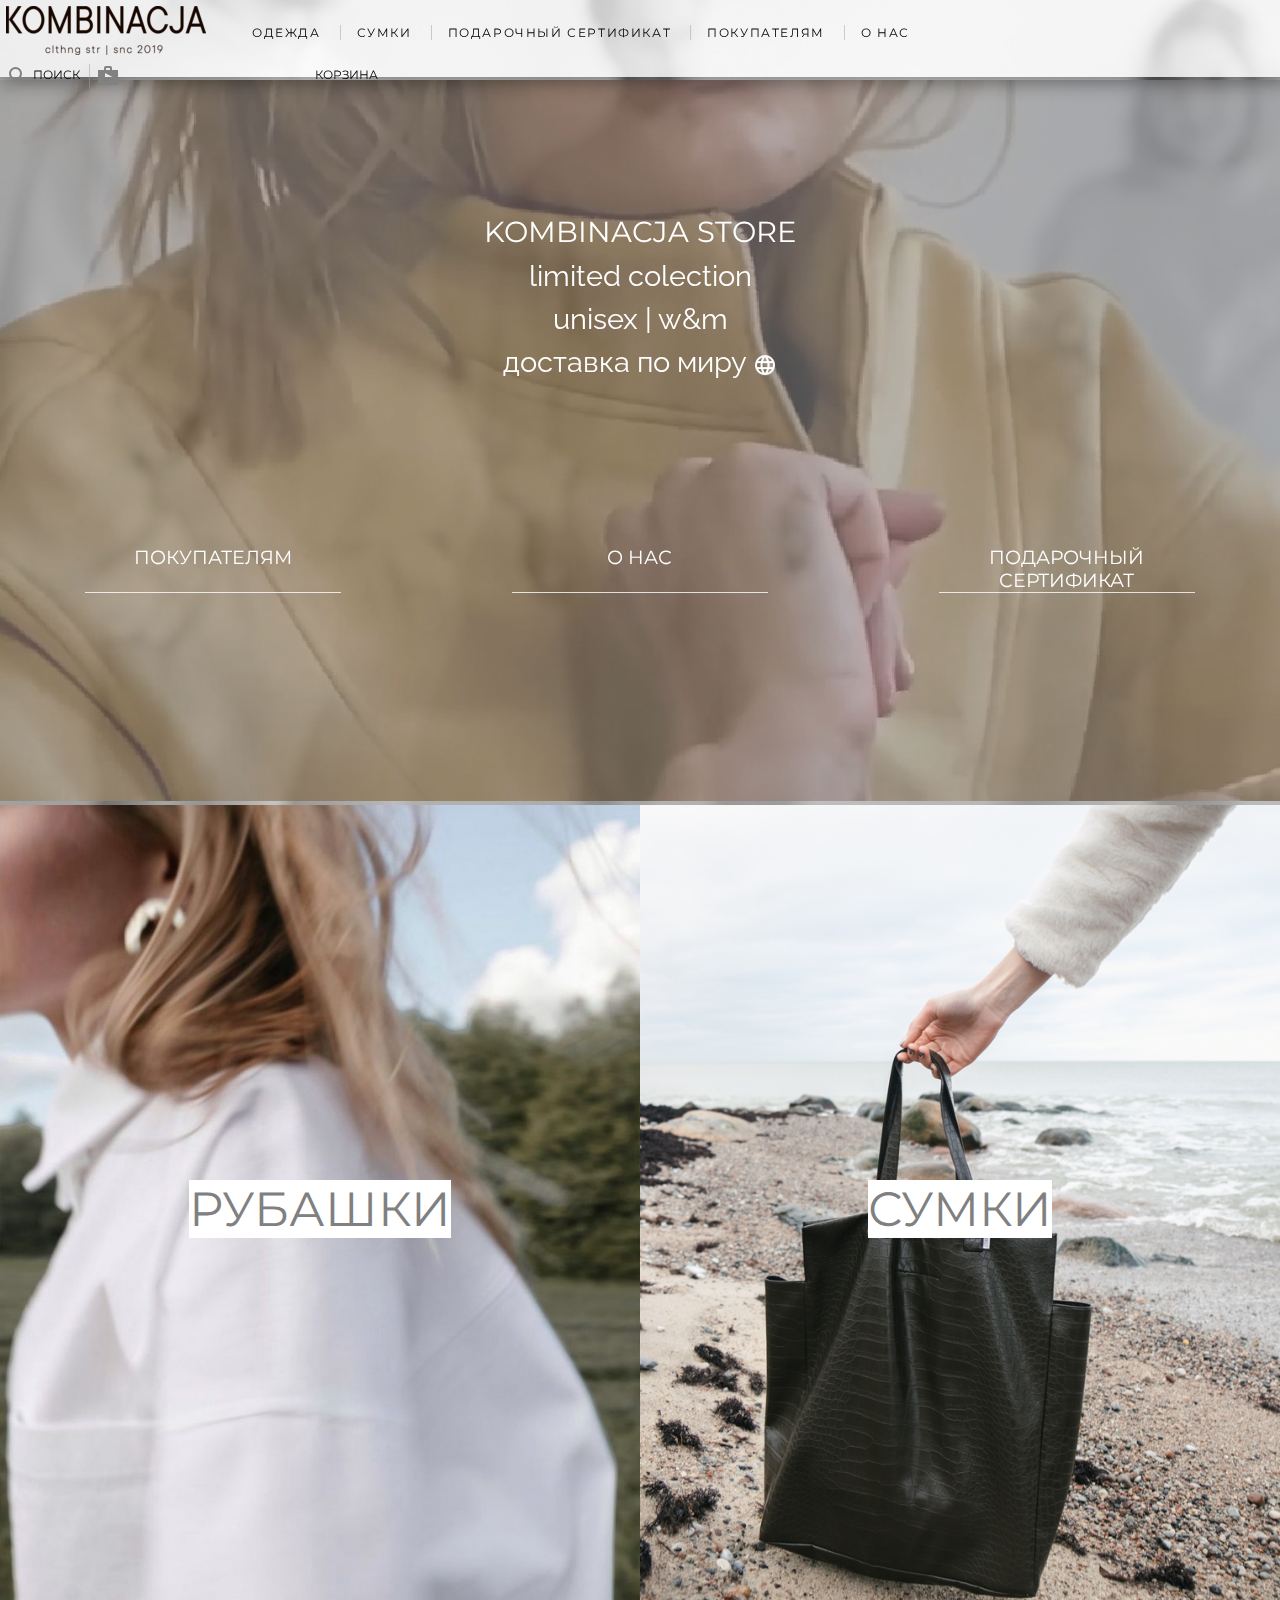
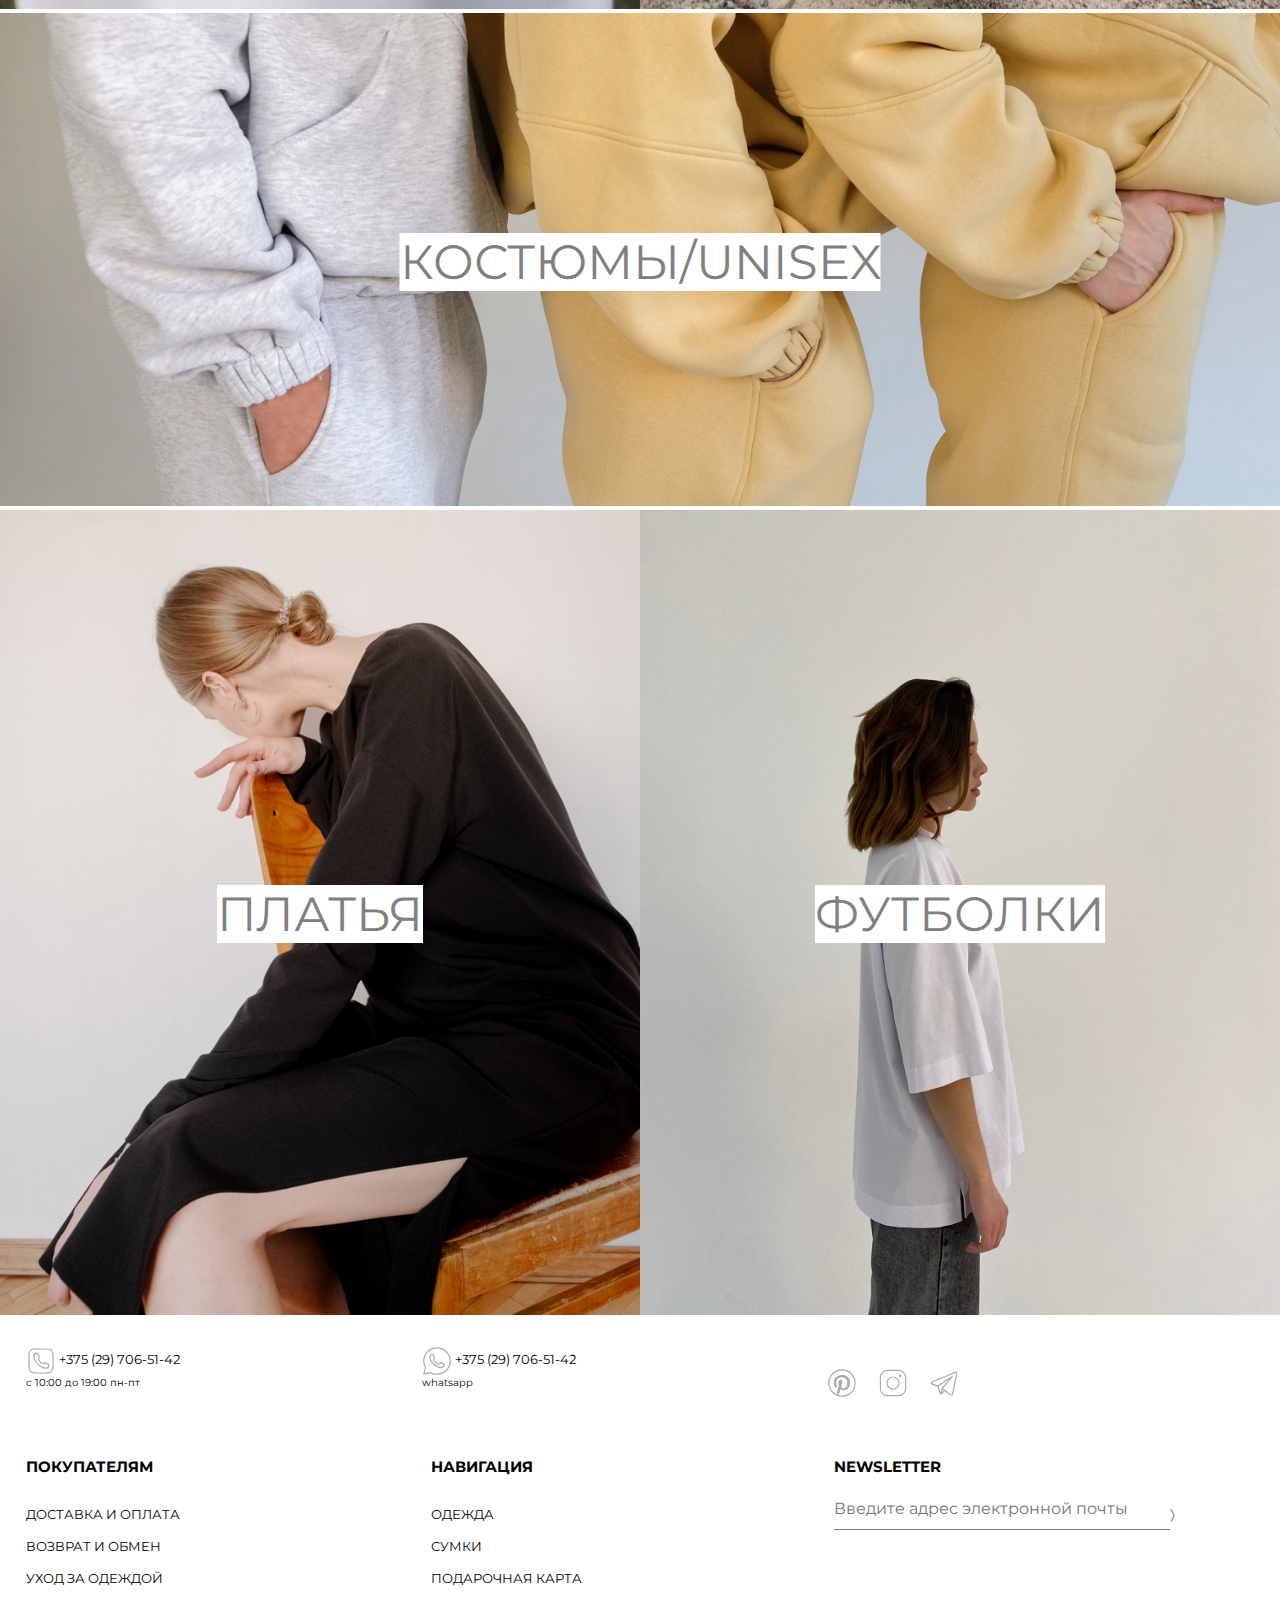
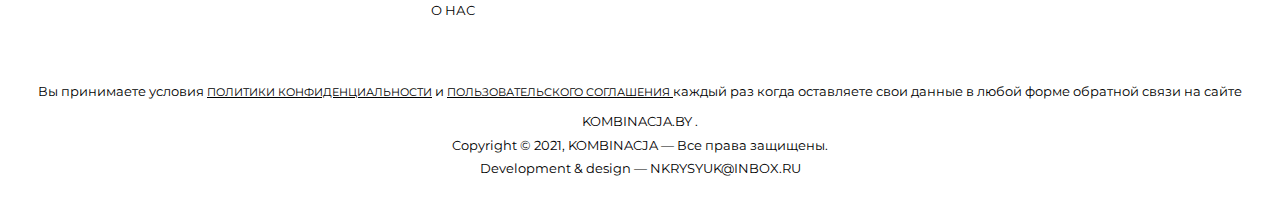
==== commit b9275108: "update hyper reference" ====
--- a/index.html
+++ b/index.html
@@ -34,10 +34,10 @@
     <div class="search-resalt">
       <h3 class="header">Часто ищут:</h3>
       <ul class="search-resalt__list">
-        <li><a href="clothes.html?type=t-shirt">Футболки/Лонгсливы</a></li>
-        <li><a href="clothes.html?type=shirts">Рубашки</a></li>
-        <li><a href="clothes.html?type=dress">Платья</a></li>
-        <li><a href="clothes.html?type=costumes">Костюмы</a></li>
+        <li><a href="./clothes.html?type=t-shirt">Футболки/Лонгсливы</a></li>
+        <li><a href="./clothes.html?type=shirts">Рубашки</a></li>
+        <li><a href="./clothes.html?type=dress">Платья</a></li>
+        <li><a href="./clothes.html?type=costumes">Костюмы</a></li>
       </ul>
     </div>
   </section>
@@ -75,7 +75,7 @@
       <span role="button" class="material-icons" onclick="openMobileMenu()">
         menu
       </span>
-      <a href="index.html">
+      <a href="./index.html">
         <img src="./images/3_kombinacja_лого_черн.OULWl.png" alt="KOMBINACJA" title="KOMBINACJA">
       </a>
     </section>
@@ -85,33 +85,33 @@
         <ul class="mobile-menu-list" role="tree">
           <li><a href="javascript:void(0)" class="accordion" role="treeitem">Одежда <span>+</span></a>
             <ul class="mobile-submenu">
-              <li><a href="clothes.html?type=t-shirt">Футболки/Лонгсливы</a></li>
-              <li><a href="clothes.html?type=shirts">Рубашки</a></li>
-              <li><a href="clothes.html?type=dress">Платья</a></li>
-              <li><a href="clothes.html?type=costumes">Костюмы</a></li>
+              <li><a href="./clothes.html?type=t-shirt">Футболки/Лонгсливы</a></li>
+              <li><a href="./clothes.html?type=shirts">Рубашки</a></li>
+              <li><a href="./clothes.html?type=dress">Платья</a></li>
+              <li><a href="./clothes.html?type=costumes">Костюмы</a></li>
             </ul>
           </li>
           <li><a href="javascript:void(0)" class="accordion" role="treeitem">Сумки<span>+</span></a>
             <ul class="mobile-submenu">
-              <li><a href="bags.html?type=shoppers">Шопперы</a></li>
-              <li><a href="bags.html?type=waist_bags">Поясные</a></li>
-            </ul>
-          </li>
-          <li><a href="gift_card.html" target="_blank">Подарочная карта</a></li>
-          <li><a href="buyers.html" target="_blank">Покупателям</a></li>
-          <li><a href="about.html" target="_blank">О нас</a></li>
+              <li><a href="./bags.html?type=shoppers">Шопперы</a></li>
+              <li><a href="./bags.html?type=waist_bags">Поясные</a></li>
+            </ul>
+          </li>
+          <li><a href="./gift_card.html" target="_blank">Подарочная карта</a></li>
+          <li><a href="./buyers.html" target="_blank">Покупателям</a></li>
+          <li><a href="./about.html" target="_blank">О нас</a></li>
         </ul>
       </nav>
     </section>
     <section role="navigation" class="main-header__menu">
       <ul class="menu-list" role="tree">
-        <li class="clothes menu-list__item"><a href="clothes.html?type=t-shirt" role="treeitem">Одежда</a>
+        <li class="clothes menu-list__item"><a href="./clothes.html?type=t-shirt" role="treeitem">Одежда</a>
           <div class="hidden-block">
             <ul class="hidden-block__submenu">
-              <li><a href="clothes.html?type=t-shirt">Футболки/Лонгсливы</a></li>
-              <li><a href="clothes.html?type=shirts">Рубашки</a></li>
-              <li><a href="clothes.html?type=dress">Платья</a></li>
-              <li><a href="clothes.html?type=costumes">Костюмы</a></li>
+              <li><a href="./clothes.html?type=t-shirt">Футболки/Лонгсливы</a></li>
+              <li><a href="./clothes.html?type=shirts">Рубашки</a></li>
+              <li><a href="./clothes.html?type=dress">Платья</a></li>
+              <li><a href="./clothes.html?type=costumes">Костюмы</a></li>
             </ul>
             <div class="hidden-block__img-wrapper">
               <img src="./images/clothes.jpg" alt="Футболка">
@@ -123,8 +123,8 @@
         <li class="bags menu-list__item"><a href="bags.html?type=shoppers" role="treeitem">Сумки</a>
           <div class="hidden-block">
             <ul class="hidden-block__submenu">
-              <li><a href="bags.html?type=shoppers">Шопперы</a></li>
-              <li><a href="bags.html?type=waist_bags">Поясные</a></li>
+              <li><a href="./bags.html?type=shoppers">Шопперы</a></li>
+              <li><a href="./bags.html?type=waist_bags">Поясные</a></li>
             </ul>
             <div class="hidden-block__img-wrapper">
               <img src="./images/bag.jpg" alt="Сумка">
@@ -133,9 +133,9 @@
             </div>
           </div>
         </li>
-        <li class="gift-card"><a href="gift_card.html" target="_blank">Подарочный сертификат</a></li>
-        <li class="buyers"><a href="buyers.html" target="_blank">Покупателям</a></li>
-        <li class="about"><a href="about.html" target="_blank">О нас</a></li>
+        <li class="gift-card"><a href="./gift_card.html" target="_blank">Подарочный сертификат</a></li>
+        <li class="buyers"><a href="./buyers.html" target="_blank">Покупателям</a></li>
+        <li class="about"><a href="./about.html" target="_blank">О нас</a></li>
       </ul>
     </section>
 
@@ -177,31 +177,31 @@
     <section class="img-wrapper">
       <article class="shirts">
         <p class="section-title">Рубашки</p>
-        <a href="clothes.html?type=shirts" target="_blank">
+        <a href="./clothes.html?type=shirts" target="_blank">
           <img src="./images/img_index/bluza.jpg" alt="Рубашки">
         </a>
       </article>
       <article class="bags">
         <p class="section-title">Сумки</p>
-        <a href="bags.html?type=shoppers" target="_blank">
+        <a href="./bags.html?type=shoppers" target="_blank">
           <img src="./images/img_index/bag.jpg" alt="Сумки">
         </a>
       </article>
       <article class="costums">
         <p class="section-title">Костюмы/UNISEX</p>
-        <a href="clothes.html?type=costumes" target="_blank">
+        <a href="./clothes.html?type=costumes" target="_blank">
           <img src="./images/img_index/sport_kostyum.JPG" alt="Костюмы/UNISEX">
         </a>
       </article>
       <article class="dress">
         <p class="section-title">Платья</p>
-        <a href="clothes.html?type=dress" target="_blank">
+        <a href="./clothes.html?type=dress" target="_blank">
           <img src="./images/img_index/dress.jpg" alt="Платья">
         </a>
       </article>
       <article class="t-shirts">
         <p class="section-title">Футболки</p>
-        <a href="clothes.html?type=t-shirt" target="_blank">
+        <a href="./clothes.html?type=t-shirt" target="_blank">
           <img src="./images/img_index/futbolka.JPG" alt="Футболки">
         </a>
       </article>
@@ -268,18 +268,18 @@
       <div class="footer__consumer">
         <h3 class="header">Покупателям</h3>
         <ul class="footer__consumer-list">
-          <li><a href="buyers.html">Доставка и оплата</a></li>
-          <li><a href="buyers.html">Возврат и обмен</a></li>
-          <li><a href="buyers.html">Уход за одеждой</a></li>
+          <li><a href="./buyers.html">Доставка и оплата</a></li>
+          <li><a href="./buyers.html">Возврат и обмен</a></li>
+          <li><a href="./buyers.html">Уход за одеждой</a></li>
         </ul>
       </div>
       <div class="footer__navigation">
         <h3 class="header">Навигация</h3>
         <ul class="footer__navigation-list">
-          <li><a href="clothes.html?type=t-shirt">Одежда</a></li>
-          <li><a href="bags.html?type=shoppers">Сумки</a></li>
-          <li><a href="gift_card.html">Подарочная карта</a></li>
-          <li><a href="about.html">О нас</a></li>
+          <li><a href="./clothes.html?type=t-shirt">Одежда</a></li>
+          <li><a href="./bags.html?type=shoppers">Сумки</a></li>
+          <li><a href="./gift_card.html">Подарочная карта</a></li>
+          <li><a href="./about.html">О нас</a></li>
         </ul>
       </div>
       <div class="footer__newsletter">
@@ -291,7 +291,7 @@
         <p>Вы принимаете условия <a href="" class="politica">политики конфиденциальности</a>
           и <a href="" class="politica"> пользовательского соглашения </a>
           каждый раз когда оставляете свои данные
-          в любой форме обратной связи на сайте <a href="index.html">kombinacja.by</a> .
+          в любой форме обратной связи на сайте <a href="./index.html">kombinacja.by</a> .
         </p>
         <p role="contentinfo">
           Copyright © 2021, KOMBINACJA — Все права защищены.<br>
--- a/css/style_index.css
+++ b/css/style_index.css
@@ -20,6 +20,16 @@
   position: relative;
 }
 
+.video-wrapper::after {
+  content: '';
+  position: absolute;
+  top: 0;
+  left: 0;
+  width: 100%;
+  height: 100%;
+  background-color: var(--transparent-light-gray);
+}
+
 .text-over-video {
   position: absolute;
   top: 30%;
@@ -33,6 +43,7 @@
   -webkit-transform: translate(-50%, -50%);
   -ms-transform: translate(-50%, -50%);
   transform: translate(-50%, -50%);
+  z-index: 20;
 }
 
 .text-over-video .nav_block {
@@ -68,11 +79,11 @@
 }
 
 .nav_block > *:hover::after {
-  z-index: -10;
   animation: fill 0.7s forwards;
   -webkit-animation: fill 0.7s forwards;
   -moz-animation: fill 0.7s forwards;
   opacity: 1;
+  z-index: -10;
 }
 
 @keyframes fill {
